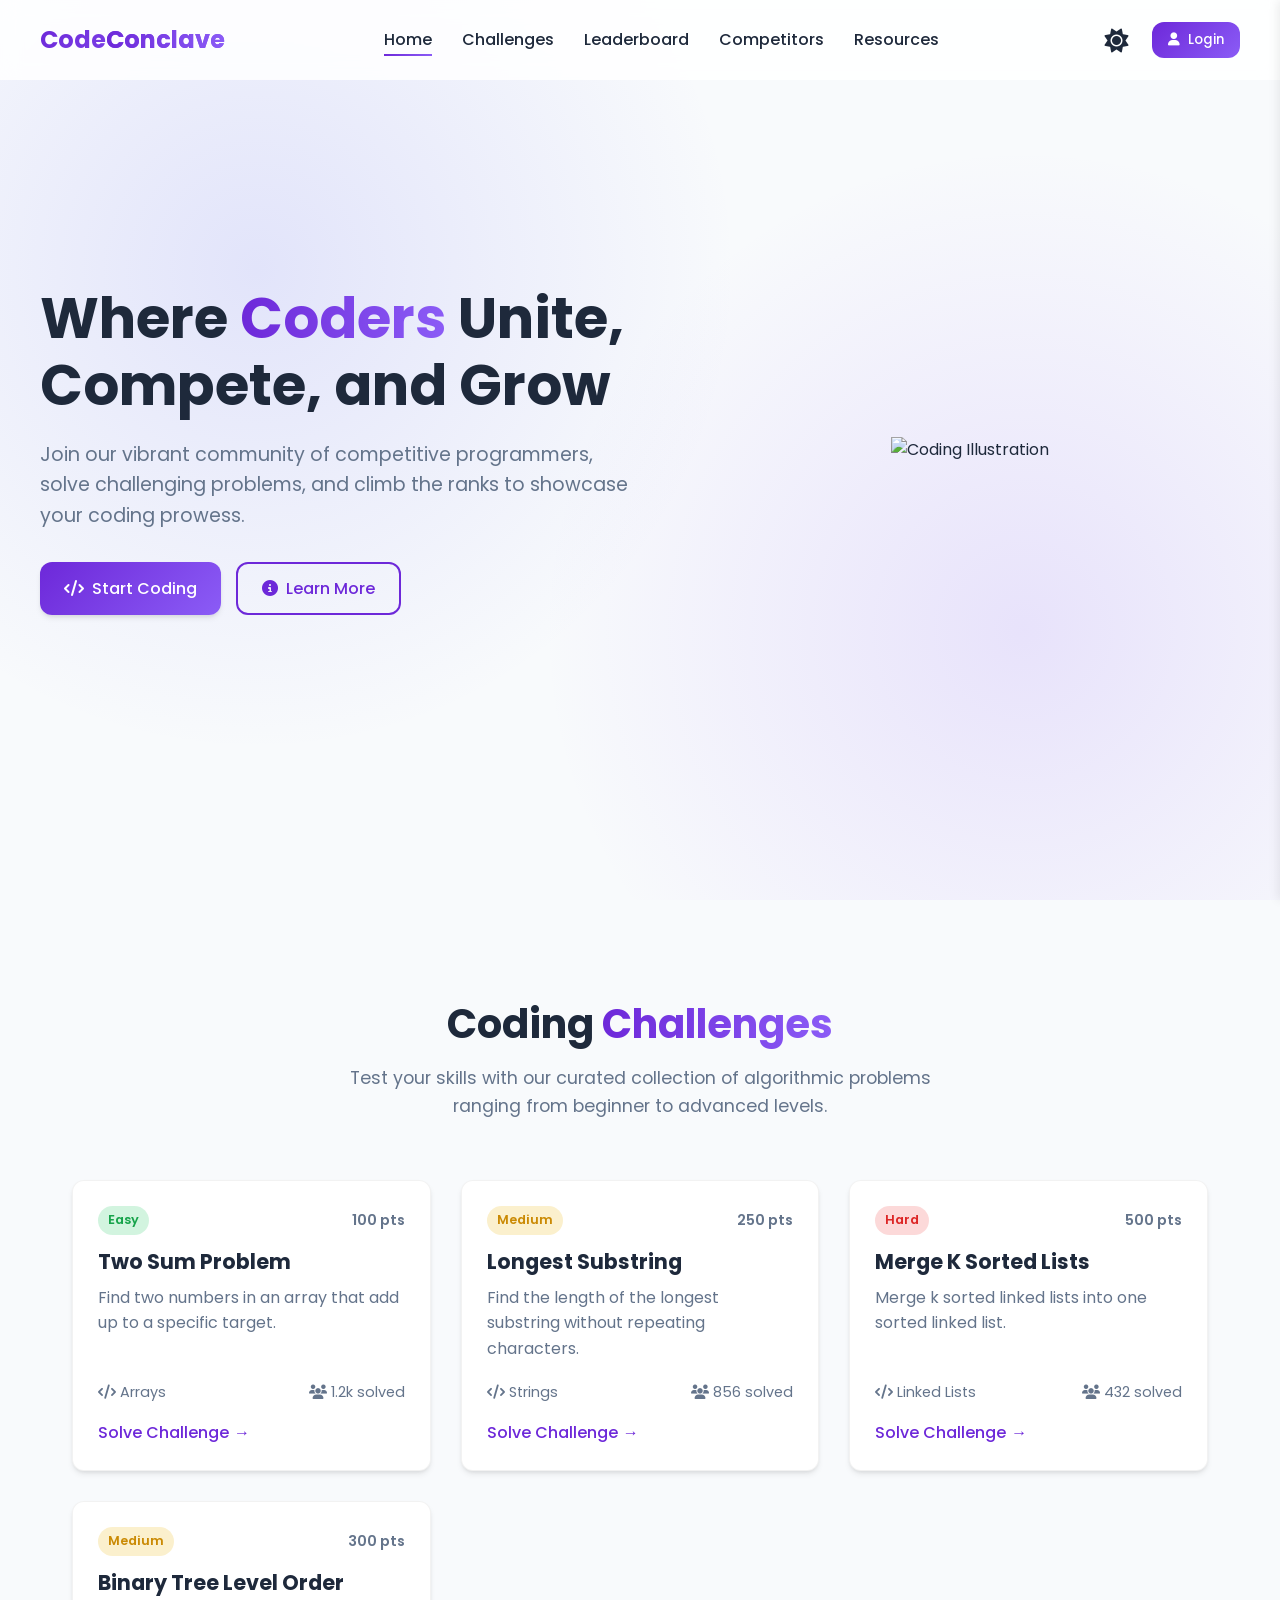
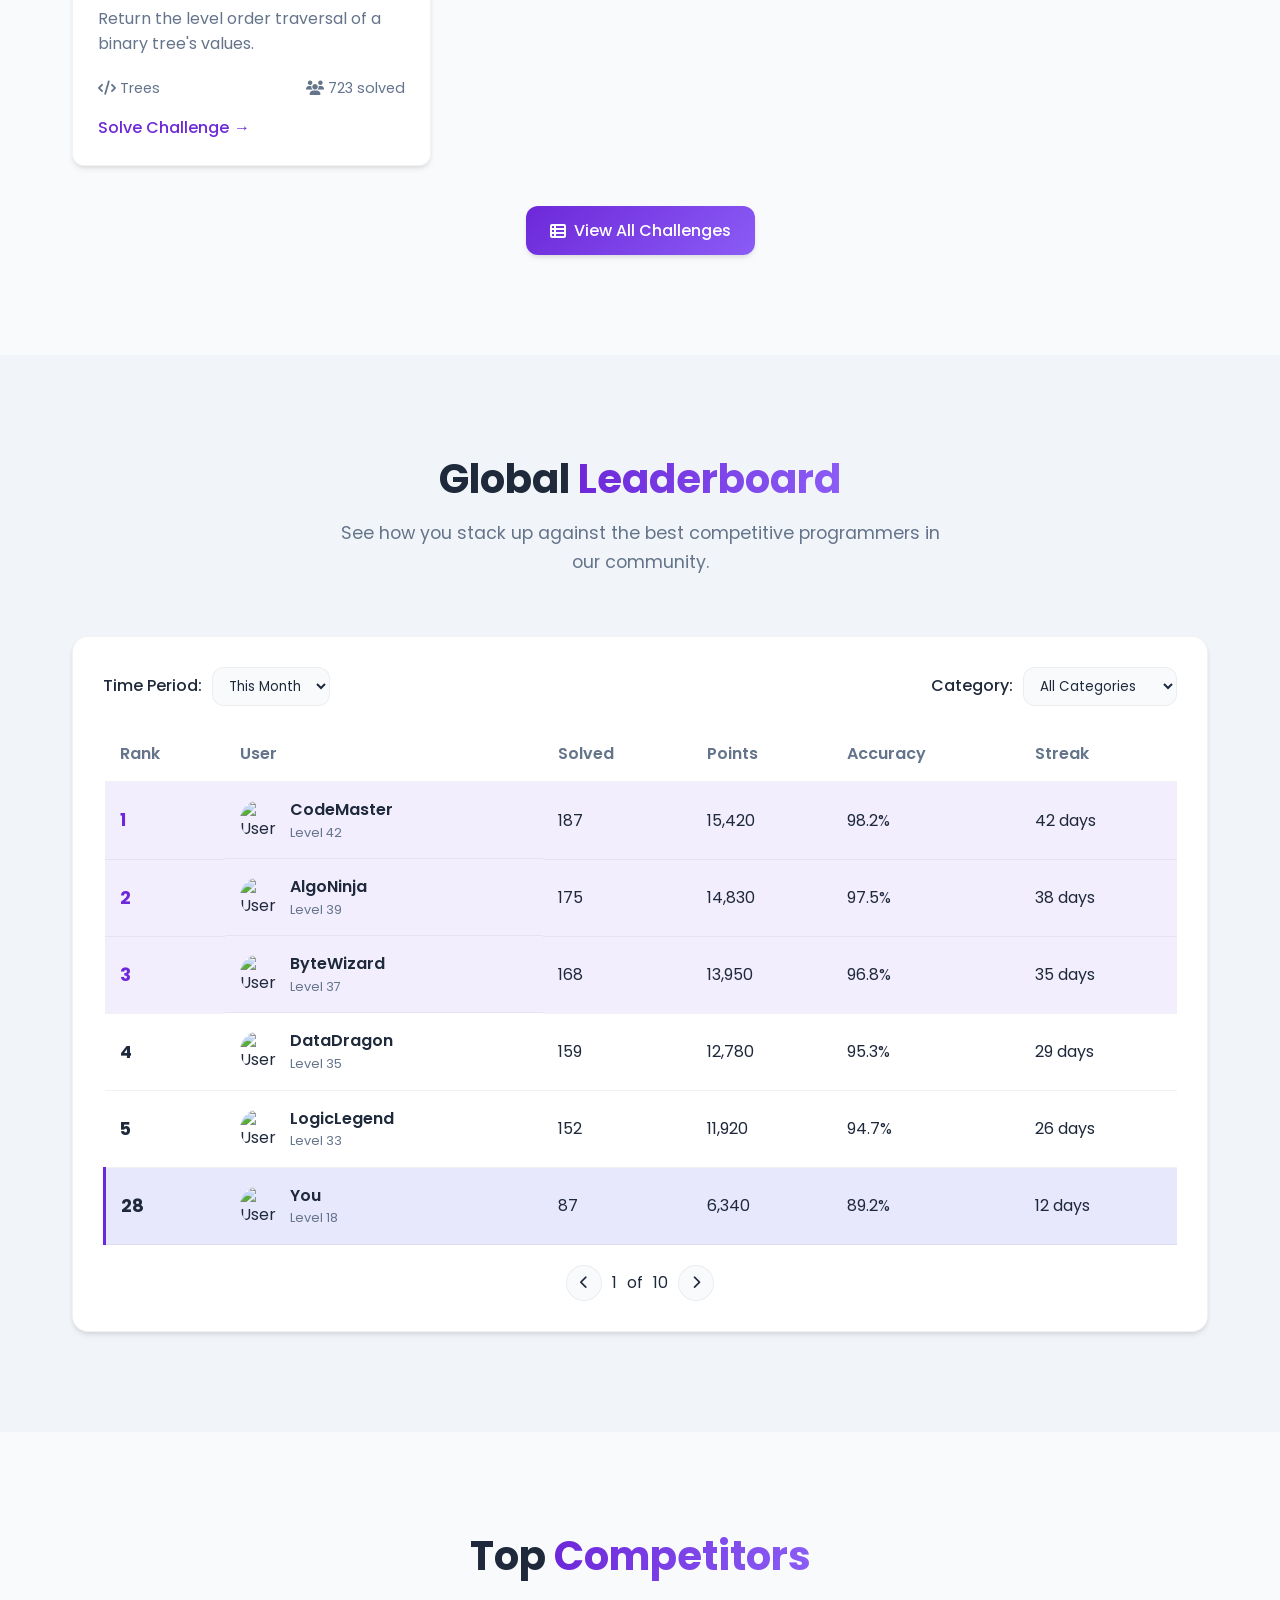
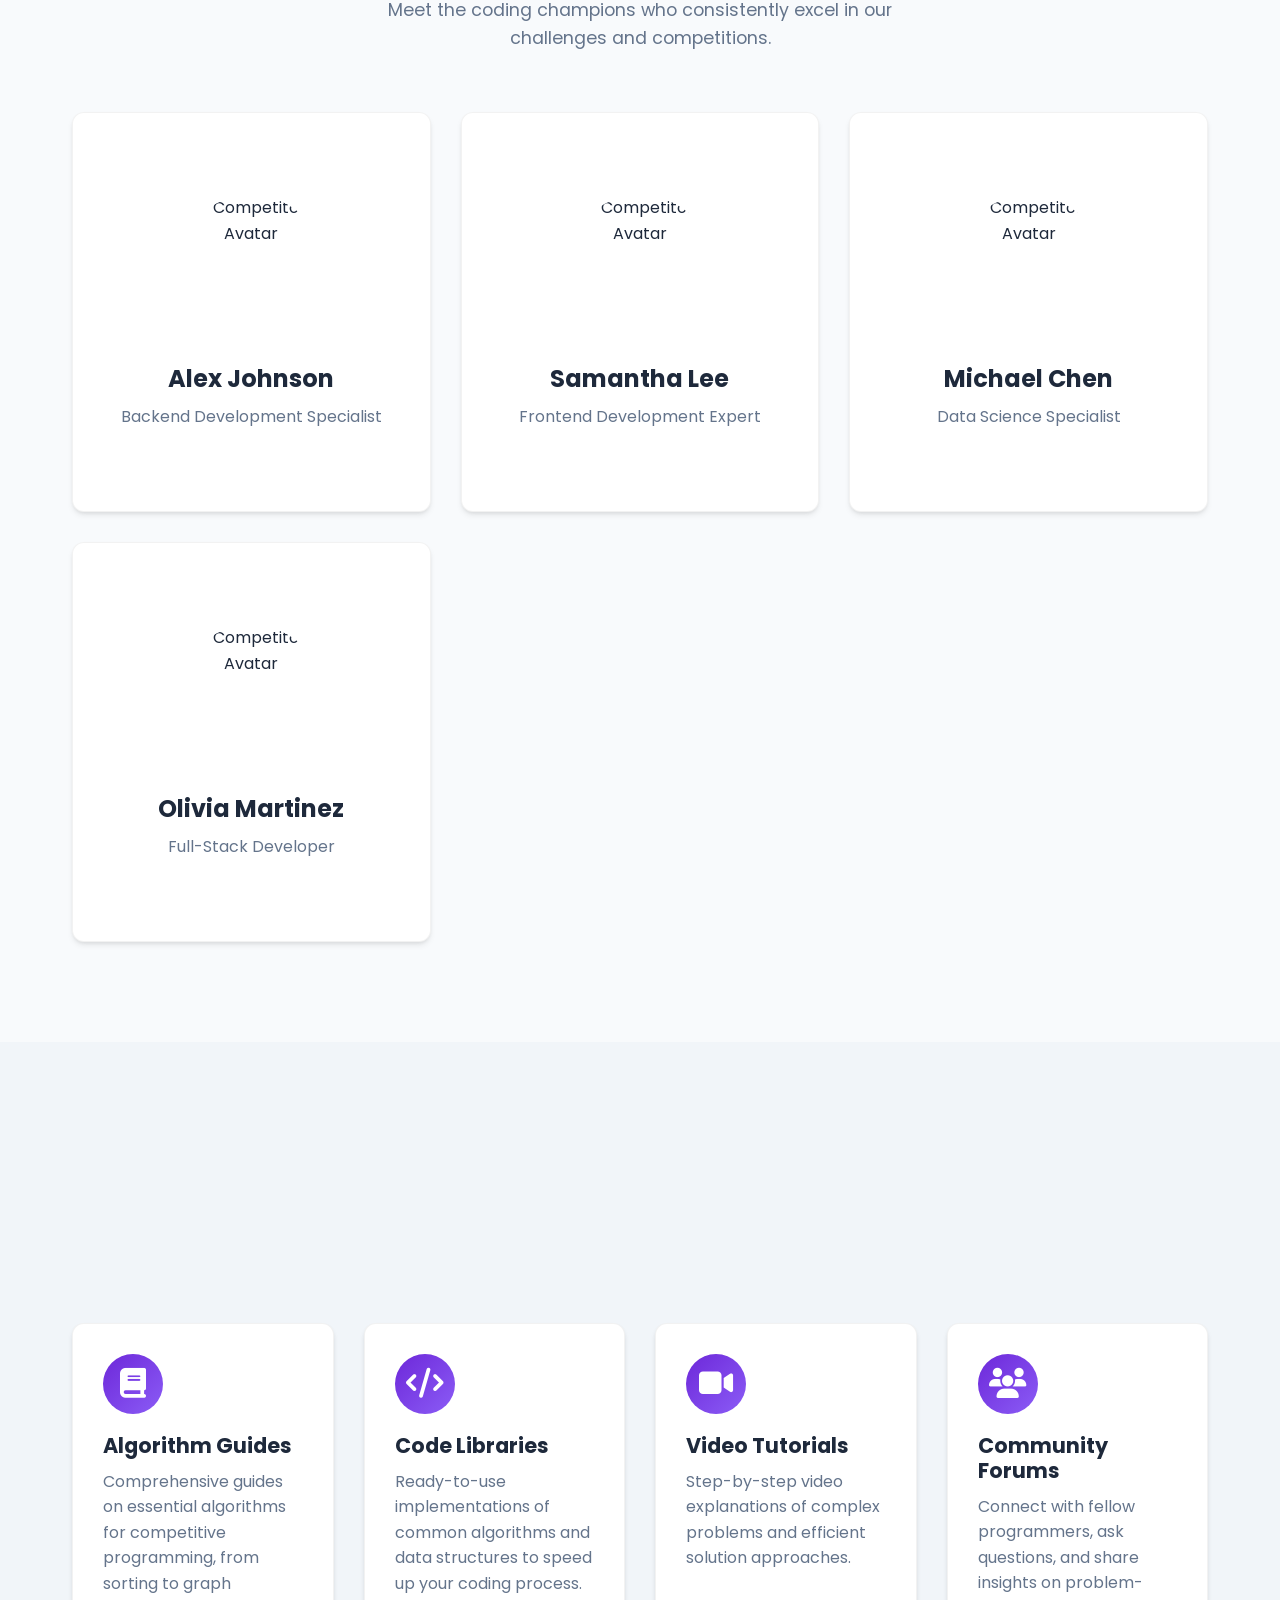
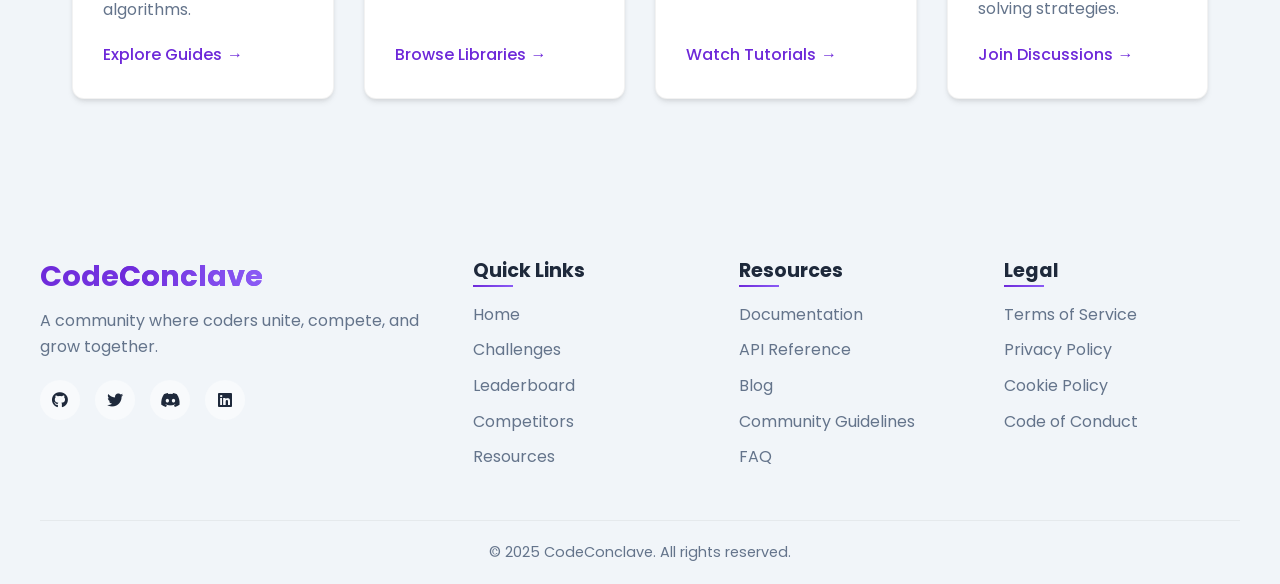
==== index.html @ e158a2d6 "Add files via upload" ====
<!DOCTYPE html>
<html lang="en">
<head>
    <meta charset="UTF-8">
    <meta name="viewport" content="width=device-width, initial-scale=1.0">
    <title>CodeConclave - Competitive Programming Community</title>
    <link rel="stylesheet" href="styles.css">
    <link rel="stylesheet" href="https://cdnjs.cloudflare.com/ajax/libs/font-awesome/6.4.0/css/all.min.css">
    <link href="https://fonts.googleapis.com/css2?family=Poppins:wght@300;400;500;600;700&display=swap" rel="stylesheet">
</head>
<body>
    <!-- Parallax Container -->
    <div class="parallax-container">
        <div class="parallax-bg" id="parallax-bg"></div>
        
        <!-- Header -->
        <header id="header">
            <div class="logo">
                <h1>Code<span class="gradient-text">Conclave</span></h1>
            </div>
            <nav>
                <ul>
                    <li><a href="#home" class="active">Home</a></li>
                    <li><a href="#challenges">Challenges</a></li>
                    <li><a href="#leaderboard">Leaderboard</a></li>
                    <li><a href="#competitors">Competitors</a></li>
                    <li><a href="#resources">Resources</a></li>
                </ul>
            </nav>
            <div class="header-actions">
                <button id="theme-toggle" class="theme-toggle">
                    <i class="fas fa-sun sun-icon"></i>
                    <i class="fas fa-moon moon-icon"></i>
                </button>
                <button id="login-btn" class="login-btn">
                    <i class="fas fa-user"></i>
                    Login
                </button>
            </div>
            <button id="mobile-menu-btn" class="mobile-menu-btn">
                <i class="fas fa-bars"></i>
            </button>
        </header>
        
        <!-- Mobile Menu -->
        <div class="mobile-menu" id="mobile-menu">
            <button id="mobile-menu-close" class="mobile-menu-close">
                <i class="fas fa-times"></i>
            </button>
            <ul>
                <li><a href="#home">Home</a></li>
                <li><a href="#challenges">Challenges</a></li>
                <li><a href="#leaderboard">Leaderboard</a></li>
                <li><a href="#competitors">Competitors</a></li>
                <li><a href="#resources">Resources</a></li>
            </ul>
            <div class="mobile-actions">
                <button id="mobile-login-btn" class="login-btn">
                    <i class="fas fa-user"></i>
                    Login
                </button>
            </div>
        </div>
        
        <!-- Hero Section -->
        <section id="home" class="hero">
            <div class="hero-content" data-aos="fade-right">
                <h1>Where <span class="gradient-text">Coders</span> Unite, Compete, and Grow</h1>
                <p>Join our vibrant community of competitive programmers, solve challenging problems, and climb the ranks to showcase your coding prowess.</p>
                <div class="hero-buttons">
                    <button class="primary-btn">
                        <i class="fas fa-code"></i>
                        Start Coding
                    </button>
                    <button class="secondary-btn">
                        <i class="fas fa-info-circle"></i>
                        Learn More
                    </button>
                </div>
            </div>
            <div class="hero-image" data-aos="fade-left">
                <img src="https://via.placeholder.com/500x400" alt="Coding Illustration">
            </div>
        </section>
    </div>
    
    <!-- Challenges Section -->
    <section id="challenges" class="challenges">
        <div class="container">
            <div class="section-header" data-aos="fade-up">
                <h2>Coding <span class="gradient-text">Challenges</span></h2>
                <p>Test your skills with our curated collection of algorithmic problems ranging from beginner to advanced levels.</p>
            </div>
            
            <div class="challenges-grid">
                <div class="challenge-card" data-aos="fade-up" data-aos-delay="100">
                    <div class="challenge-header">
                        <span class="challenge-difficulty easy">Easy</span>
                        <span class="challenge-points">100 pts</span>
                    </div>
                    <h3>Two Sum Problem</h3>
                    <p>Find two numbers in an array that add up to a specific target.</p>
                    <div class="challenge-meta">
                        <span><i class="fas fa-code"></i> Arrays</span>
                        <span><i class="fas fa-users"></i> 1.2k solved</span>
                    </div>
                    <a href="#" class="challenge-link">Solve Challenge <span>&rarr;</span></a>
                </div>
                
                <div class="challenge-card" data-aos="fade-up" data-aos-delay="200">
                    <div class="challenge-header">
                        <span class="challenge-difficulty medium">Medium</span>
                        <span class="challenge-points">250 pts</span>
                    </div>
                    <h3>Longest Substring</h3>
                    <p>Find the length of the longest substring without repeating characters.</p>
                    <div class="challenge-meta">
                        <span><i class="fas fa-code"></i> Strings</span>
                        <span><i class="fas fa-users"></i> 856 solved</span>
                    </div>
                    <a href="#" class="challenge-link">Solve Challenge <span>&rarr;</span></a>
                </div>
                
                <div class="challenge-card" data-aos="fade-up" data-aos-delay="300">
                    <div class="challenge-header">
                        <span class="challenge-difficulty hard">Hard</span>
                        <span class="challenge-points">500 pts</span>
                    </div>
                    <h3>Merge K Sorted Lists</h3>
                    <p>Merge k sorted linked lists into one sorted linked list.</p>
                    <div class="challenge-meta">
                        <span><i class="fas fa-code"></i> Linked Lists</span>
                        <span><i class="fas fa-users"></i> 432 solved</span>
                    </div>
                    <a href="#" class="challenge-link">Solve Challenge <span>&rarr;</span></a>
                </div>
                
                <div class="challenge-card" data-aos="fade-up" data-aos-delay="400">
                    <div class="challenge-header">
                        <span class="challenge-difficulty medium">Medium</span>
                        <span class="challenge-points">300 pts</span>
                    </div>
                    <h3>Binary Tree Level Order</h3>
                    <p>Return the level order traversal of a binary tree's values.</p>
                    <div class="challenge-meta">
                        <span><i class="fas fa-code"></i> Trees</span>
                        <span><i class="fas fa-users"></i> 723 solved</span>
                    </div>
                    <a href="#" class="challenge-link">Solve Challenge <span>&rarr;</span></a>
                </div>
            </div>
            
            <div class="challenges-footer" data-aos="fade-up">
                <button class="primary-btn">
                    <i class="fas fa-th-list"></i>
                    View All Challenges
                </button>
            </div>
        </div>
    </section>
    
    <!-- Leaderboard Section -->
    <section id="leaderboard" class="leaderboard">
        <div class="container">
            <div class="section-header" data-aos="fade-up">
                <h2>Global <span class="gradient-text">Leaderboard</span></h2>
                <p>See how you stack up against the best competitive programmers in our community.</p>
            </div>
            
            <div class="leaderboard-container" data-aos="fade-up">
                <div class="leaderboard-filters">
                    <div class="filter-group">
                        <label>Time Period:</label>
                        <select id="time-filter">
                            <option value="weekly">This Week</option>
                            <option value="monthly" selected>This Month</option>
                            <option value="alltime">All Time</option>
                        </select>
                    </div>
                    <div class="filter-group">
                        <label>Category:</label>
                        <select id="category-filter">
                            <option value="all" selected>All Categories</option>
                            <option value="algorithms">Algorithms</option>
                            <option value="datastructures">Data Structures</option>
                            <option value="math">Mathematics</option>
                        </select>
                    </div>
                </div>
                
                <div class="leaderboard-table-container">
                    <table class="leaderboard-table">
                        <thead>
                            <tr>
                                <th>Rank</th>
                                <th>User</th>
                                <th>Solved</th>
                                <th>Points</th>
                                <th>Accuracy</th>
                                <th>Streak</th>
                            </tr>
                        </thead>
                        <tbody>
                            <tr class="top-rank">
                                <td class="rank">1</td>
                                <td class="user">
                                    <img src="https://via.placeholder.com/40" alt="User Avatar">
                                    <div>
                                        <span class="username">CodeMaster</span>
                                        <span class="level">Level 42</span>
                                    </div>
                                </td>
                                <td>187</td>
                                <td>15,420</td>
                                <td>98.2%</td>
                                <td>42 days</td>
                            </tr>
                            <tr class="top-rank">
                                <td class="rank">2</td>
                                <td class="user">
                                    <img src="https://via.placeholder.com/40" alt="User Avatar">
                                    <div>
                                        <span class="username">AlgoNinja</span>
                                        <span class="level">Level 39</span>
                                    </div>
                                </td>
                                <td>175</td>
                                <td>14,830</td>
                                <td>97.5%</td>
                                <td>38 days</td>
                            </tr>
                            <tr class="top-rank">
                                <td class="rank">3</td>
                                <td class="user">
                                    <img src="https://via.placeholder.com/40" alt="User Avatar">
                                    <div>
                                        <span class="username">ByteWizard</span>
                                        <span class="level">Level 37</span>
                                    </div>
                                </td>
                                <td>168</td>
                                <td>13,950</td>
                                <td>96.8%</td>
                                <td>35 days</td>
                            </tr>
                            <tr>
                                <td class="rank">4</td>
                                <td class="user">
                                    <img src="https://via.placeholder.com/40" alt="User Avatar">
                                    <div>
                                        <span class="username">DataDragon</span>
                                        <span class="level">Level 35</span>
                                    </div>
                                </td>
                                <td>159</td>
                                <td>12,780</td>
                                <td>95.3%</td>
                                <td>29 days</td>
                            </tr>
                            <tr>
                                <td class="rank">5</td>
                                <td class="user">
                                    <img src="https://via.placeholder.com/40" alt="User Avatar">
                                    <div>
                                        <span class="username">LogicLegend</span>
                                        <span class="level">Level 33</span>
                                    </div>
                                </td>
                                <td>152</td>
                                <td>11,920</td>
                                <td>94.7%</td>
                                <td>26 days</td>
                            </tr>
                            <tr class="current-user">
                                <td class="rank">28</td>
                                <td class="user">
                                    <img src="https://via.placeholder.com/40" alt="User Avatar">
                                    <div>
                                        <span class="username">You</span>
                                        <span class="level">Level 18</span>
                                    </div>
                                </td>
                                <td>87</td>
                                <td>6,340</td>
                                <td>89.2%</td>
                                <td>12 days</td>
                            </tr>
                        </tbody>
                    </table>
                </div>
                
                <div class="leaderboard-pagination">
                    <button class="pagination-btn"><i class="fas fa-chevron-left"></i></button>
                    <span class="pagination-current">1</span>
                    <span>of</span>
                    <span class="pagination-total">10</span>
                    <button class="pagination-btn"><i class="fas fa-chevron-right"></i></button>
                </div>
            </div>
        </div>
    </section>
    
    <!-- Competitors Section -->
    <section id="competitors" class="competitors">
        <div class="container">
            <div class="section-header" data-aos="fade-up">
                <h2>Top <span class="gradient-text">Competitors</span></h2>
                <p>Meet the coding champions who consistently excel in our challenges and competitions.</p>
            </div>
            
            <div class="competitors-grid">
                <div class="flip-card" data-aos="flip-left">
                    <div class="flip-card-inner">
                        <div class="flip-card-front">
                            <img src="https://via.placeholder.com/150" alt="Competitor Avatar">
                            <h3>Alex Johnson</h3>
                            <p>Backend Development Specialist</p>
                        </div>
                        <div class="flip-card-back">
                            <h3>Alex Johnson</h3>
                            <div class="stats">
                                <div class="stat">
                                    <span>Problem Solving</span>
                                    <div class="progress-bar">
                                        <div class="progress" style="width: 95%"></div>
                                    </div>
                                </div>
                                <div class="stat">
                                    <span>Algorithm Efficiency</span>
                                    <div class="progress-bar">
                                        <div class="progress" style="width: 92%"></div>
                                    </div>
                                </div>
                                <div class="stat">
                                    <span>Data Structures</span>
                                    <div class="progress-bar">
                                        <div class="progress" style="width: 88%"></div>
                                    </div>
                                </div>
                            </div>
                            <p>Won 15 coding competitions<br>187 challenges completed<br>42-day streak</p>
                        </div>
                    </div>
                </div>
                
                <div class="flip-card" data-aos="flip-left" data-aos-delay="100">
                    <div class="flip-card-inner">
                        <div class="flip-card-front">
                            <img src="https://via.placeholder.com/150" alt="Competitor Avatar">
                            <h3>Samantha Lee</h3>
                            <p>Frontend Development Expert</p>
                        </div>
                        <div class="flip-card-back">
                            <h3>Samantha Lee</h3>
                            <div class="stats">
                                <div class="stat">
                                    <span>Problem Solving</span>
                                    <div class="progress-bar">
                                        <div class="progress" style="width: 90%"></div>
                                    </div>
                                </div>
                                <div class="stat">
                                    <span>Algorithm Efficiency</span>
                                    <div class="progress-bar">
                                        <div class="progress" style="width: 85%"></div>
                                    </div>
                                </div>
                                <div class="stat">
                                    <span>Data Structures</span>
                                    <div class="progress-bar">
                                        <div class="progress" style="width: 93%"></div>
                                    </div>
                                </div>
                            </div>
                            <p>Created 30+ web applications<br>175 challenges completed<br>38-day streak</p>
                        </div>
                    </div>
                </div>
                
                <div class="flip-card" data-aos="flip-left" data-aos-delay="200">
                    <div class="flip-card-inner">
                        <div class="flip-card-front">
                            <img src="https://via.placeholder.com/150" alt="Competitor Avatar">
                            <h3>Michael Chen</h3>
                            <p>Data Science Specialist</p>
                        </div>
                        <div class="flip-card-back">
                            <h3>Michael Chen</h3>
                            <div class="stats">
                                <div class="stat">
                                    <span>Problem Solving</span>
                                    <div class="progress-bar">
                                        <div class="progress" style="width: 88%"></div>
                                    </div>
                                </div>
                                <div class="stat">
                                    <span>Algorithm Efficiency</span>
                                    <div class="progress-bar">
                                        <div class="progress" style="width: 94%"></div>
                                    </div>
                                </div>
                                <div class="stat">
                                    <span>Data Structures</span>
                                    <div class="progress-bar">
                                        <div class="progress" style="width: 91%"></div>
                                    </div>
                                </div>
                            </div>
                            <p>Published 5 research papers<br>168 challenges completed<br>35-day streak</p>
                        </div>
                    </div>
                </div>
                
                <div class="flip-card" data-aos="flip-left" data-aos-delay="300">
                    <div class="flip-card-inner">
                        <div class="flip-card-front">
                            <img src="https://via.placeholder.com/150" alt="Competitor Avatar">
                            <h3>Olivia Martinez</h3>
                            <p>Full-Stack Developer</p>
                        </div>
                        <div class="flip-card-back">
                            <h3>Olivia Martinez</h3>
                            <div class="stats">
                                <div class="stat">
                                    <span>Problem Solving</span>
                                    <div class="progress-bar">
                                        <div class="progress" style="width: 89%"></div>
                                    </div>
                                </div>
                                <div class="stat">
                                    <span>Algorithm Efficiency</span>
                                    <div class="progress-bar">
                                        <div class="progress" style="width: 87%"></div>
                                    </div>
                                </div>
                                <div class="stat">
                                    <span>Data Structures</span>
                                    <div class="progress-bar">
                                        <div class="progress" style="width: 90%"></div>
                                    </div>
                                </div>
                            </div>
                            <p>Contributed to 15+ open source projects<br>159 challenges completed<br>29-day streak</p>
                        </div>
                    </div>
                </div>
            </div>
        </div>
    </section>
    
    <!-- Resources Section -->
    <section id="resources" class="resources">
        <div class="container">
            <div class="section-header" data-aos="fade-up">
                <h2>Coding <span class="gradient-text">Resources</span></h2>
                <p>Explore our curated collection of learning materials, libraries, and tools to enhance your competitive programming skills.</p>
            </div>
            
            <div class="resources-grid">
                <div class="resource-card" data-aos="fade-up" data-aos-delay="100">
                    <div class="resource-icon">
                        <span><i class="fas fa-book"></i></span>
                    </div>
                    <h3>Algorithm Guides</h3>
                    <p>Comprehensive guides on essential algorithms for competitive programming, from sorting to graph algorithms.</p>
                    <a href="#" class="resource-link">Explore Guides <span>&rarr;</span></a>
                </div>
                
                <div class="resource-card" data-aos="fade-up" data-aos-delay="200">
                    <div class="resource-icon">
                        <span><i class="fas fa-code"></i></span>
                    </div>
                    <h3>Code Libraries</h3>
                    <p>Ready-to-use implementations of common algorithms and data structures to speed up your coding process.</p>
                    <a href="#" class="resource-link">Browse Libraries <span>&rarr;</span></a>
                </div>
                
                <div class="resource-card" data-aos="fade-up" data-aos-delay="300">
                    <div class="resource-icon">
                        <span><i class="fas fa-video"></i></span>
                    </div>
                    <h3>Video Tutorials</h3>
                    <p>Step-by-step video explanations of complex problems and efficient solution approaches.</p>
                    <a href="#" class="resource-link">Watch Tutorials <span>&rarr;</span></a>
                </div>
                
                <div class="resource-card" data-aos="fade-up" data-aos-delay="400">
                    <div class="resource-icon">
                        <span><i class="fas fa-users"></i></span>
                    </div>
                    <h3>Community Forums</h3>
                    <p>Connect with fellow programmers, ask questions, and share insights on problem-solving strategies.</p>
                    <a href="#" class="resource-link">Join Discussions <span>&rarr;</span></a>
                </div>
            </div>
        </div>
    </section>
    
    <!-- Footer -->
    <footer>
        <div class="footer-content">
            <div class="footer-logo">
                <h2>Code<span class="gradient-text">Conclave</span></h2>
                <p>A community where coders unite, compete, and grow together.</p>
                <div class="social-links">
                    <a href="#"><i class="fab fa-github"></i></a>
                    <a href="#"><i class="fab fa-twitter"></i></a>
                    <a href="#"><i class="fab fa-discord"></i></a>
                    <a href="#"><i class="fab fa-linkedin"></i></a>
                </div>
            </div>
            <div class="footer-links">
                <div class="footer-section">
                    <h3>Quick Links</h3>
                    <ul>
                        <li><a href="#home">Home</a></li>
                        <li><a href="#challenges">Challenges</a></li>
                        <li><a href="#leaderboard">Leaderboard</a></li>
                        <li><a href="#competitors">Competitors</a></li>
                        <li><a href="#resources">Resources</a></li>
                    </ul>
                </div>
                <div class="footer-section">
                    <h3>Resources</h3>
                    <ul>
                        <li><a href="#">Documentation</a></li>
                        <li><a href="#">API Reference</a></li>
                        <li><a href="#">Blog</a></li>
                        <li><a href="#">Community Guidelines</a></li>
                        <li><a href="#">FAQ</a></li>
                    </ul>
                </div>
                <div class="footer-section">
                    <h3>Legal</h3>
                    <ul>
                        <li><a href="#">Terms of Service</a></li>
                        <li><a href="#">Privacy Policy</a></li>
                        <li><a href="#">Cookie Policy</a></li>
                        <li><a href="#">Code of Conduct</a></li>
                    </ul>
                </div>
            </div>
        </div>
        <div class="footer-bottom">
            <p>&copy; 2025 CodeConclave. All rights reserved.</p>
        </div>
    </footer>
    
    <!-- Auth Modal -->
    <div class="modal" id="authModal">
        <div class="modal-content">
            <button id="modal-close" class="modal-close">
                <i class="fas fa-times"></i>
            </button>
            <div class="auth-tabs">
                <button class="auth-tab active" data-tab="login">Login</button>
                <button class="auth-tab" data-tab="register">Register</button>
            </div>
            <form id="loginForm" class="auth-form active">
                <div class="form-group">
                    <label for="login-email">Email</label>
                    <input type="email" id="login-email" required>
                </div>
                <div class="form-group">
                    <label for="login-password">Password</label>
                    <input type="password" id="login-password" required>
                </div>
                <div class="remember-me">
                    <input type="checkbox" id="remember">
                    <label for="remember">Remember me</label>
                </div>
                <button type="submit" class="primary-btn">Login</button>
                <div class="form-footer">
                    <a href="#">Forgot password?</a>
                </div>
            </form>
            <form id="registerForm" class="auth-form">
                <div class="form-group">
                    <label for="register-name">Full Name</label>
                    <input type="text" id="register-name" required>
                </div>
                <div class="form-group">
                    <label for="register-email">Email</label>
                    <input type="email" id="register-email" required>
                </div>
                <div class="form-group">
                    <label for="register-password">Password</label>
                    <input type="password" id="register-password" required>
                </div>
                <div class="form-group">
                    <label for="register-confirm">Confirm Password</label>
                    <input type="password" id="register-confirm" required>
                </div>
                <div class="terms">
                    <input type="checkbox" id="terms" required>
                    <label for="terms">I agree to the <a href="#">Terms of Service</a> and <a href="#">Privacy Policy</a></label>
                </div>
                <button type="submit" class="primary-btn">Register</button>
            </form>
        </div>
    </div>
    
    <script src="script.js"></script>
</body>
</html>
---- styles.css ----
/* Enhanced Base Styles and Variables */
:root {
    /* Light Theme Colors */
    --primary-color: #6d28d9;
    --secondary-color: #8b5cf6;
    --accent-color: #a78bfa;
    --text-color: #1e293b;
    --text-color-light: #64748b;
    --bg-color: #f8fafc;
    --bg-color-alt: #f1f5f9;
    --card-bg: #ffffff;
    --card-border: rgba(0, 0, 0, 0.05);
    --shadow-color: rgba(0, 0, 0, 0.08);
    --glass-bg: rgba(255, 255, 255, 0.85);
    
    /* Dark Theme Colors */
    --dark-primary: #8b5cf6;
    --dark-secondary: #a78bfa;
    --dark-accent: #c4b5fd;
    --dark-text: #f8fafc;
    --dark-text-light: #cbd5e1;
    --dark-bg: #0f172a;
    --dark-bg-alt: #1e293b;
    --dark-card-bg: #1e293b;
    --dark-card-border: rgba(255, 255, 255, 0.08);
    --dark-shadow-color: rgba(0, 0, 0, 0.3);
    --dark-glass-bg: rgba(30, 41, 59, 0.85);
    
    /* Common Variables */
    --border-radius: 12px;
    --border-radius-lg: 16px;
    --transition: all 0.4s cubic-bezier(0.16, 1, 0.3, 1);
    --gradient-primary: linear-gradient(135deg, #6d28d9, #8b5cf6);
    --gradient-secondary: linear-gradient(135deg, #7c3aed, #6d28d9);
    --gradient-accent: linear-gradient(135deg, #8b5cf6, #a78bfa);
    --text-gradient: linear-gradient(90deg, #6d28d9, #8b5cf6);
    --shadow-sm: 0 1px 2px 0 var(--shadow-color);
    --shadow-md: 0 4px 6px -1px var(--shadow-color), 0 2px 4px -1px var(--shadow-color);
    --shadow-lg: 0 10px 15px -3px var(--shadow-color), 0 4px 6px -2px var(--shadow-color);
    --shadow-xl: 0 20px 25px -5px var(--shadow-color), 0 10px 10px -5px var(--shadow-color);
}

[data-theme="dark"] {
    --primary-color: var(--dark-primary);
    --secondary-color: var(--dark-secondary);
    --accent-color: var(--dark-accent);
    --text-color: var(--dark-text);
    --text-color-light: var(--dark-text-light);
    --bg-color: var(--dark-bg);
    --bg-color-alt: var(--dark-bg-alt);
    --card-bg: var(--dark-card-bg);
    --card-border: var(--dark-card-border);
    --shadow-color: var(--dark-shadow-color);
    --glass-bg: var(--dark-glass-bg);
}

/* Global Styles */
* {
    margin: 0;
    padding: 0;
    box-sizing: border-box;
}

html {
    scroll-behavior: smooth;
    scroll-padding-top: 80px;
}

body {
    font-family: 'Poppins', sans-serif;
    color: var(--text-color);
    background-color: var(--bg-color);
    line-height: 1.6;
    transition: var(--transition);
    overflow-x: hidden;
}

h1, h2, h3, h4, h5, h6 {
    font-weight: 700;
    line-height: 1.2;
    margin-bottom: 1rem;
}

a {
    text-decoration: none;
    color: var(--primary-color);
    transition: var(--transition);
}

a:hover {
    color: var(--secondary-color);
}

button {
    cursor: pointer;
    font-family: 'Poppins', sans-serif;
    border: none;
    background: none;
}

img {
    max-width: 100%;
    height: auto;
    display: block;
}

section {
    padding: 100px 0;
}

.container {
    max-width: 1280px;
    margin: 0 auto;
    padding: 0 32px;
}

/* Utility Classes */
.gradient-text {
    background: var(--text-gradient);
    -webkit-background-clip: text;
    background-clip: text;
    color: transparent;
}

.section-header {
    text-align: center;
    margin-bottom: 60px;
}

.section-header h2 {
    font-size: 2.5rem;
    margin-bottom: 1rem;
}

.section-header p {
    font-size: 1.1rem;
    color: var(--text-color-light);
    max-width: 600px;
    margin: 0 auto;
}

/* Buttons */
.primary-btn, .secondary-btn {
    display: inline-flex;
    align-items: center;
    justify-content: center;
    padding: 12px 24px;
    border-radius: var(--border-radius);
    font-weight: 500;
    font-size: 1rem;
    transition: var(--transition);
    border: none;
    gap: 8px;
}

.primary-btn {
    background: var(--gradient-primary);
    color: white;
    box-shadow: var(--shadow-md);
}

.primary-btn:hover {
    transform: translateY(-2px);
    box-shadow: var(--shadow-lg);
}

.secondary-btn {
    background: transparent;
    color: var(--primary-color);
    border: 2px solid var(--primary-color);
}

.secondary-btn:hover {
    background: rgba(99, 102, 241, 0.1);
    transform: translateY(-2px);
}

/* Enhanced Parallax Container and Background */
.parallax-container {
    position: relative;
    height: 100vh;
    overflow: hidden;
}

.parallax-bg {
    position: absolute;
    top: 0;
    left: 0;
    width: 100%;
    height: 100%;
    background: var(--bg-color);
    background-image: 
        radial-gradient(circle at 20% 30%, rgba(99, 102, 241, 0.15) 0%, transparent 40%),
        radial-gradient(circle at 80% 70%, rgba(139, 92, 246, 0.15) 0%, transparent 40%);
    z-index: -1;
    transition: var(--transition);
    transform: translate3d(0, 0, 0);
    will-change: transform;
}

/* Header */
header {
    display: flex;
    justify-content: space-between;
    align-items: center;
    padding: 20px 40px;
    position: fixed;
    top: 0;
    left: 0;
    width: 100%;
    z-index: 1000;
    transition: var(--transition);
    background: var(--glass-bg);
    backdrop-filter: blur(10px);
    -webkit-backdrop-filter: blur(10px);
}

header.scrolled {
    background: var(--glass-bg);
    box-shadow: var(--shadow-sm);
}

.logo h1 {
    font-size: 1.5rem;
    margin: 0;
    background: var(--gradient-primary);
    -webkit-background-clip: text;
    background-clip: text;
    color: transparent;
}

nav ul {
    display: flex;
    list-style: none;
    gap: 30px;
}

nav ul li a {
    color: var(--text-color);
    font-weight: 500;
    position: relative;
}

nav ul li a::after {
    content: '';
    position: absolute;
    bottom: -5px;
    left: 0;
    width: 0;
    height: 2px;
    background: var(--gradient-primary);
    transition: var(--transition);
}

nav ul li a:hover::after,
nav ul li a.active::after {
    width: 100%;
}

.header-actions {
    display: flex;
    align-items: center;
    gap: 15px;
}

.theme-toggle {
    background: transparent;
    border: none;
    color: var(--text-color);
    display: flex;
    align-items: center;
    justify-content: center;
    font-size: 1.5rem;
    cursor: pointer;
    position: relative;
    width: 40px;
    height: 40px;
    border-radius: 50%;
    transition: var(--transition);
}

.theme-toggle:hover {
    background: rgba(0, 0, 0, 0.1);
}

.sun-icon, .moon-icon {
    position: absolute;
    transition: var(--transition);
}

[data-theme="light"] .sun-icon {
    opacity: 1;
    transform: rotate(0);
}

[data-theme="light"] .moon-icon {
    opacity: 0;
    transform: rotate(90deg);
}

[data-theme="dark"] .sun-icon {
    opacity: 0;
    transform: rotate(-90deg);
}

[data-theme="dark"] .moon-icon {
    opacity: 1;
    transform: rotate(0);
}

.login-btn {
    display: flex;
    align-items: center;
    gap: 8px;
    padding: 8px 16px;
    background: var(--gradient-primary);
    color: white;
    border: none;
    border-radius: var(--border-radius);
    font-weight: 500;
    transition: var(--transition);
}

.login-btn:hover {
    transform: translateY(-2px);
    box-shadow: var(--shadow-md);
}

.mobile-menu-btn {
    display: none;
    background: transparent;
    border: none;
    color: var(--text-color);
    font-size: 1.5rem;
    cursor: pointer;
}

/* Mobile Menu */
.mobile-menu {
    position: fixed;
    top: 0;
    right: -300px;
    width: 300px;
    height: 100vh;
    background: var(--bg-color);
    z-index: 1001;
    padding: 60px 20px 20px;
    transition: var(--transition);
    box-shadow: -2px 0 10px var(--shadow-color);
}

.mobile-menu.active {
    right: 0;
}

.mobile-menu-close {
    position: absolute;
    top: 20px;
    right: 20px;
    background: transparent;
    border: none;
    color: var(--text-color);
    font-size: 1.5rem;
    cursor: pointer;
}

.mobile-menu ul {
    list-style: none;
    margin-top: 20px;
}

.mobile-menu ul li {
    margin-bottom: 15px;
}

.mobile-menu ul li a {
    color: var(--text-color);
    font-size: 1.1rem;
    font-weight: 500;
    display: block;
    padding: 10px 0;
    border-bottom: 1px solid var(--card-border);
}

.mobile-actions {
    margin-top: 30px;
}

/* Hero Section */
.hero {
    height: 100vh;
    display: flex;
    align-items: center;
    justify-content: space-between;
    padding: 0 40px;
}

.hero-content {
    max-width: 600px;
}

.hero-content h1 {
    font-size: 3.5rem;
    margin-bottom: 20px;
    line-height: 1.2;
}

.hero-content p {
    font-size: 1.2rem;
    color: var(--text-color-light);
    margin-bottom: 30px;
}

.hero-buttons {
    display: flex;
    gap: 15px;
}

.hero-image {
    flex: 0 0 45%;
    display: flex;
    justify-content: center;
    align-items: center;
}

.hero-image img {
    max-width: 100%;
    animation: float 6s ease-in-out infinite;
}

@keyframes float {
    0%, 100% {
        transform: translateY(0);
    }
    50% {
        transform: translateY(-20px);
    }
}

/* Challenges Section */
.challenges {
    padding: 100px 40px;
}

.challenges-grid {
    display: grid;
    grid-template-columns: repeat(auto-fit, minmax(280px, 1fr));
    gap: 30px;
    max-width: 1200px;
    margin: 0 auto;
}

.challenge-card {
    background: var(--card-bg);
    border-radius: var(--border-radius);
    padding: 25px;
    box-shadow: var(--shadow-md);
    transition: var(--transition);
    border: 1px solid var(--card-border);
    display: flex;
    flex-direction: column;
}

.challenge-card:hover {
    transform: translateY(-5px);
    box-shadow: var(--shadow-lg);
}

.challenge-header {
    display: flex;
    justify-content: space-between;
    align-items: center;
    margin-bottom: 15px;
}

.challenge-difficulty {
    padding: 4px 10px;
    border-radius: 20px;
    font-size: 0.8rem;
    font-weight: 600;
}

.challenge-difficulty.easy {
    background-color: rgba(34, 197, 94, 0.2);
    color: #16a34a;
}

.challenge-difficulty.medium {
    background-color: rgba(234, 179, 8, 0.2);
    color: #ca8a04;
}

.challenge-difficulty.hard {
    background-color: rgba(239, 68, 68, 0.2);
    color: #dc2626;
}

.challenge-points {
    font-size: 0.9rem;
    font-weight: 600;
    color: var(--text-color-light);
}

.challenge-card h3 {
    font-size: 1.3rem;
    margin-bottom: 10px;
}

.challenge-card p {
    color: var(--text-color-light);
    margin-bottom: 20px;
    flex-grow: 1;
}

.challenge-meta {
    display: flex;
    justify-content: space-between;
    margin-bottom: 15px;
    font-size: 0.9rem;
    color: var(--text-color-light);
}

.challenge-link {
    display: flex;
    align-items: center;
    gap: 5px;
    font-weight: 500;
    margin-top: auto;
}

.challenge-link span {
    transition: var(--transition);
}

.challenge-link:hover span {
    transform: translateX(5px);
}

.challenges-footer {
    display: flex;
    justify-content: center;
    margin-top: 40px;
}

/* Leaderboard Section */
.leaderboard {
    background-color: var(--bg-color-alt);
    padding: 100px 40px;
}

.leaderboard-container {
    background: var(--card-bg);
    border-radius: var(--border-radius-lg);
    padding: 30px;
    box-shadow: var(--shadow-md);
    max-width: 1200px;
    margin: 0 auto;
    border: 1px solid var(--card-border);
}

.leaderboard-filters {
    display: flex;
    justify-content: space-between;
    margin-bottom: 20px;
    flex-wrap: wrap;
    gap: 15px;
}

.filter-group {
    display: flex;
    align-items: center;
    gap: 10px;
}

.filter-group label {
    font-weight: 500;
}

.filter-group select {
    padding: 8px 12px;
    border-radius: var(--border-radius);
    border: 1px solid var(--card-border);
    background-color: var(--bg-color);
    color: var(--text-color);
    font-family: 'Poppins', sans-serif;
}

.leaderboard-table-container {
    overflow-x: auto;
    margin-bottom: 20px;
}

.leaderboard-table {
    width: 100%;
    border-collapse: collapse;
    text-align: left;
}

.leaderboard-table th {
    padding: 15px;
    font-weight: 600;
    color: var(--text-color-light);
    border-bottom: 1px solid var(--card-border);
}

.leaderboard-table td {
    padding: 15px;
    border-bottom: 1px solid var(--card-border);
}

.leaderboard-table .user {
    display: flex;
    align-items: center;
    gap: 10px;
}

.leaderboard-table .user img {
    width: 40px;
    height: 40px;
    border-radius: 50%;
    object-fit: cover;
}

.leaderboard-table .user div {
    display: flex;
    flex-direction: column;
}

.leaderboard-table .username {
    font-weight: 600;
}

.leaderboard-table .level {
    font-size: 0.8rem;
    color: var(--text-color-light);
}

.leaderboard-table .rank {
    font-weight: 700;
    font-size: 1.1rem;
}

.leaderboard-table .top-rank {
    background-color: rgba(139, 92, 246, 0.1);
}

.leaderboard-table .top-rank .rank {
    color: var(--primary-color);
}

.leaderboard-table .current-user {
    background-color: rgba(99, 102, 241, 0.15);
    border-left: 3px solid var(--primary-color);
}

.leaderboard-pagination {
    display: flex;
    justify-content: center;
    align-items: center;
    gap: 10px;
}

.pagination-btn {
    width: 36px;
    height: 36px;
    border-radius: 50%;
    display: flex;
    align-items: center;
    justify-content: center;
    background-color: var(--bg-color);
    color: var(--text-color);
    border: 1px solid var(--card-border);
    transition: var(--transition);
}

.pagination-btn:hover {
    background-color: var(--primary-color);
    color: white;
}

/* Competitors Section */
.competitors {
    padding: 100px 40px;
}

.competitors-grid {
    display: grid;
    grid-template-columns: repeat(auto-fit, minmax(280px, 1fr));
    gap: 30px;
    max-width: 1200px;
    margin: 0 auto;
}

.flip-card {
    background-color: transparent;
    width: 100%;
    height: 400px;
    perspective: 1000px;
}

.flip-card-inner {
    position: relative;
    width: 100%;
    height: 100%;
    text-align: center;
    transition: transform 0.8s;
    transform-style: preserve-3d;
}

.flip-card:hover .flip-card-inner {
    transform: rotateY(180deg);
}

.flip-card-front, .flip-card-back {
    position: absolute;
    width: 100%;
    height: 100%;
    -webkit-backface-visibility: hidden;
    backface-visibility: hidden;
    border-radius: var(--border-radius);
    box-shadow: var(--shadow-md);
    padding: 30px;
    display: flex;
    flex-direction: column;
    justify-content: center;
    align-items: center;
}

.flip-card-front {
    background: var(--card-bg);
    border: 1px solid var(--card-border);
}

.flip-card-front img {
    width: 150px;
    height: 150px;
    object-fit: cover;
    border-radius: 50%;
    margin-bottom: 20px;
}

.flip-card-front h3 {
    font-size: 1.5rem;
    margin-bottom: 10px;
}

.flip-card-front p {
    color: var(--text-color-light);
}

.flip-card-back {
    background: var(--gradient-primary);
    color: white;
    transform: rotateY(180deg);
}

.flip-card-back h3 {
    font-size: 1.5rem;
    margin-bottom: 20px;
}

.stats {
    width: 100%;
    margin-bottom: 20px;
}

.stat {
    margin-bottom: 15px;
    text-align: left;
}

.stat span {
    display: block;
    margin-bottom: 5px;
    font-weight: 500;
}

.progress-bar {
    width: 100%;
    height: 8px;
    background-color: rgba(255, 255, 255, 0.3);
    border-radius: 4px;
    overflow: hidden;
}

.progress {
    height: 100%;
    background-color: white;
    border-radius: 4px;
}

.flip-card-back p {
    margin-top: 20px;
    line-height: 1.6;
}

/* Resources Section */
.resources {
    background-color: var(--bg-color-alt);
    padding: 100px 40px;
}

.resources-grid {
    display: grid;
    grid-template-columns: repeat(auto-fit, minmax(250px, 1fr));
    gap: 30px;
    max-width: 1200px;
    margin: 0 auto;
}

.resource-card {
    background: var(--card-bg);
    border-radius: var(--border-radius);
    padding: 30px;
    box-shadow: var(--shadow-md);
    transition: var(--transition);
    border: 1px solid var(--card-border);
    display: flex;
    flex-direction: column;
    align-items: flex-start;
    height: 100%;
}

.resource-card:hover {
    transform: translateY(-5px);
    box-shadow: var(--shadow-lg);
}

.resource-icon {
    width: 60px;
    height: 60px;
    border-radius: 50%;
    background: var(--gradient-primary);
    display: flex;
    align-items: center;
    justify-content: center;
    margin-bottom: 20px;
}

.resource-icon span {
    color: white;
    font-size: 30px;
}

.resource-card h3 {
    font-size: 1.3rem;
    margin-bottom: 10px;
}

.resource-card p {
    color: var(--text-color-light);
    margin-bottom: 20px;
    flex-grow: 1;
}

.resource-link {
    margin-top: auto;
    display: flex;
    align-items: center;
    gap: 5px;
    font-weight: 500;
}

.resource-link span {
    transition: var(--transition);
}

.resource-link:hover span {
    transform: translateX(5px);
}

/* Footer */
footer {
    background-color: var(--bg-color-alt);
    padding: 60px 40px 20px;
}

.footer-content {
    display: grid;
    grid-template-columns: 1fr 2fr;
    gap: 50px;
    max-width: 1200px;
    margin: 0 auto;
    margin-bottom: 40px;
}

.footer-logo h2 {
    font-size: 1.8rem;
    margin-bottom: 15px;
    background: var(--gradient-primary);
    -webkit-background-clip: text;
    background-clip: text;
    color: transparent;
}

.footer-logo p {
    color: var(--text-color-light);
    margin-bottom: 20px;
}

.social-links {
    display: flex;
    gap: 15px;
}

.social-links a {
    width: 40px;
    height: 40px;
    border-radius: 50%;
    background: var(--bg-color);
    display: flex;
    align-items: center;
    justify-content: center;
    color: var(--text-color);
    transition: var(--transition);
}

.social-links a:hover {
    background: var(--primary-color);
    color: white;
    transform: translateY(-3px);
}

.footer-links {
    display: grid;
    grid-template-columns: repeat(3, 1fr);
    gap: 30px;
}

.footer-section h3 {
    font-size: 1.2rem;
    margin-bottom: 20px;
    position: relative;
    display: inline-block;
}

.footer-section h3::after {
    content: '';
    position: absolute;
    bottom: -5px;
    left: 0;
    width: 40px;
    height: 2px;
    background: var(--gradient-primary);
}

.footer-section ul {
    list-style: none;
}

.footer-section ul li {
    margin-bottom: 10px;
}

.footer-section ul li a {
    color: var(--text-color-light);
    transition: var(--transition);
}

.footer-section ul li a:hover {
    color: var(--primary-color);
    padding-left: 5px;
}

.footer-bottom {
    text-align: center;
    padding-top: 20px;
    border-top: 1px solid var(--card-border);
    color: var(--text-color-light);
    font-size: 0.9rem;
    max-width: 1200px;
    margin: 0 auto;
}

/* Modal */
.modal {
    position: fixed;
    top: 0;
    left: 0;
    width: 100%;
    height: 100%;
    background: rgba(0, 0, 0, 0.5);
    display: flex;
    align-items: center;
    justify-content: center;
    z-index: 2000;
    opacity: 0;
    visibility: hidden;
    transition: var(--transition);
}

.modal.active {
    opacity: 1;
    visibility: visible;
}

.modal-content {
    background: var(--card-bg);
    border-radius: var(--border-radius);
    width: 90%;
    max-width: 500px;
    padding: 30px;
    position: relative;
    transform: translateY(20px);
    transition: var(--transition);
}

.modal.active .modal-content {
    transform: translateY(0);
}

.modal-close {
    position: absolute;
    top: 15px;
    right: 15px;
    background: transparent;
    border: none;
    color: var(--text-color);
    font-size: 24px;
    cursor: pointer;
}

.auth-tabs {
    display: flex;
    margin-bottom: 20px;
    border-bottom: 1px solid var(--card-border);
}

.auth-tab {
    flex: 1;
    padding: 10px;
    text-align: center;
    background: transparent;
    border: none;
    color: var(--text-color-light);
    font-weight: 500;
    cursor: pointer;
    transition: var(--transition);
}

.auth-tab.active {
    color: var(--primary-color);
    border-bottom: 2px solid var(--primary-color);
}

.auth-form {
    display: none;
}

.auth-form.active {
    display: block;
}

.form-group {
    margin-bottom: 20px;
}

.form-group label {
    display: block;
    margin-bottom: 8px;
    font-weight: 500;
}

.form-group input {
    width: 100%;
    padding: 12px;
    border: 1px solid var(--card-border);
    border-radius: var(--border-radius);
    background: var(--bg-color);
    color: var(--text-color);
    font-family: 'Poppins', sans-serif;
    transition: var(--transition);
}

.form-group input:focus {
    outline: none;
    border-color: var(--primary-color);
    box-shadow: 0 0 0 2px rgba(99, 102, 241, 0.2);
}

.remember-me, .terms {
    display: flex;
    align-items: center;
    gap: 8px;
    margin-bottom: 20px;
}

.form-footer {
    margin-top: 15px;
    text-align: center;
}

/* Animation Classes */
[data-aos] {
    opacity: 0;
    transition: opacity 0.8s ease, transform 0.8s ease;
}

[data-aos="fade-up"] {
    transform: translateY(50px);
}

[data-aos="fade-down"] {
    transform: translateY(-50px);
}

[data-aos="fade-left"] {
    transform: translateX(50px);
}

[data-aos="fade-right"] {
    transform: translateX(-50px);
}

[data-aos="flip-left"] {
    transform: perspective(2500px) rotateY(15deg);
}

[data-aos="flip-right"] {
    transform: perspective(2500px) rotateY(-15deg);
}

[data-aos].aos-animate {
    opacity: 1;
    transform: translate(0) rotate(0);
}

/* Media Queries for Responsive Design */
@media (max-width: 992px) {
    nav ul {
        gap: 20px;
    }
    
    .hero {
        flex-direction: column;
        text-align: center;
        padding-top: 100px;
    }
    
    .hero-content {
        margin-bottom: 40px;
    }
    
    .hero-buttons {
        justify-content: center;
    }
    
    .footer-content {
        grid-template-columns: 1fr;
    }
    
    .footer-links {
        grid-template-columns: repeat(2, 1fr);
    }
}

@media (max-width: 768px) {
    header {
        padding: 15px 20px;
    }
    
    nav {
        display: none;
    }
    
    .mobile-menu-btn {
        display: block;
    }
    
    .header-actions .login-btn {
        display: none;
    }
    
    .hero-content h1 {
        font-size: 2.5rem;
    }
    
    section {
        padding: 60px 20px;
    }
    
    .section-header h2 {
        font-size: 2rem;
    }
    
    .footer-links {
        grid-template-columns: 1fr;
        gap: 20px;
    }
}

@media (max-width: 480px) {
    .hero-content h1 {
        font-size: 2rem;
    }
    
    .hero-buttons {
        flex-direction: column;
        width: 100%;
    }
    
    .hero-buttons button {
        width: 100%;
    }
    
    .section-header h2 {
        font-size: 1.8rem;
    }
    
    .resource-card, .challenge-card, .flip-card {
        min-width: 100%;
    }
}
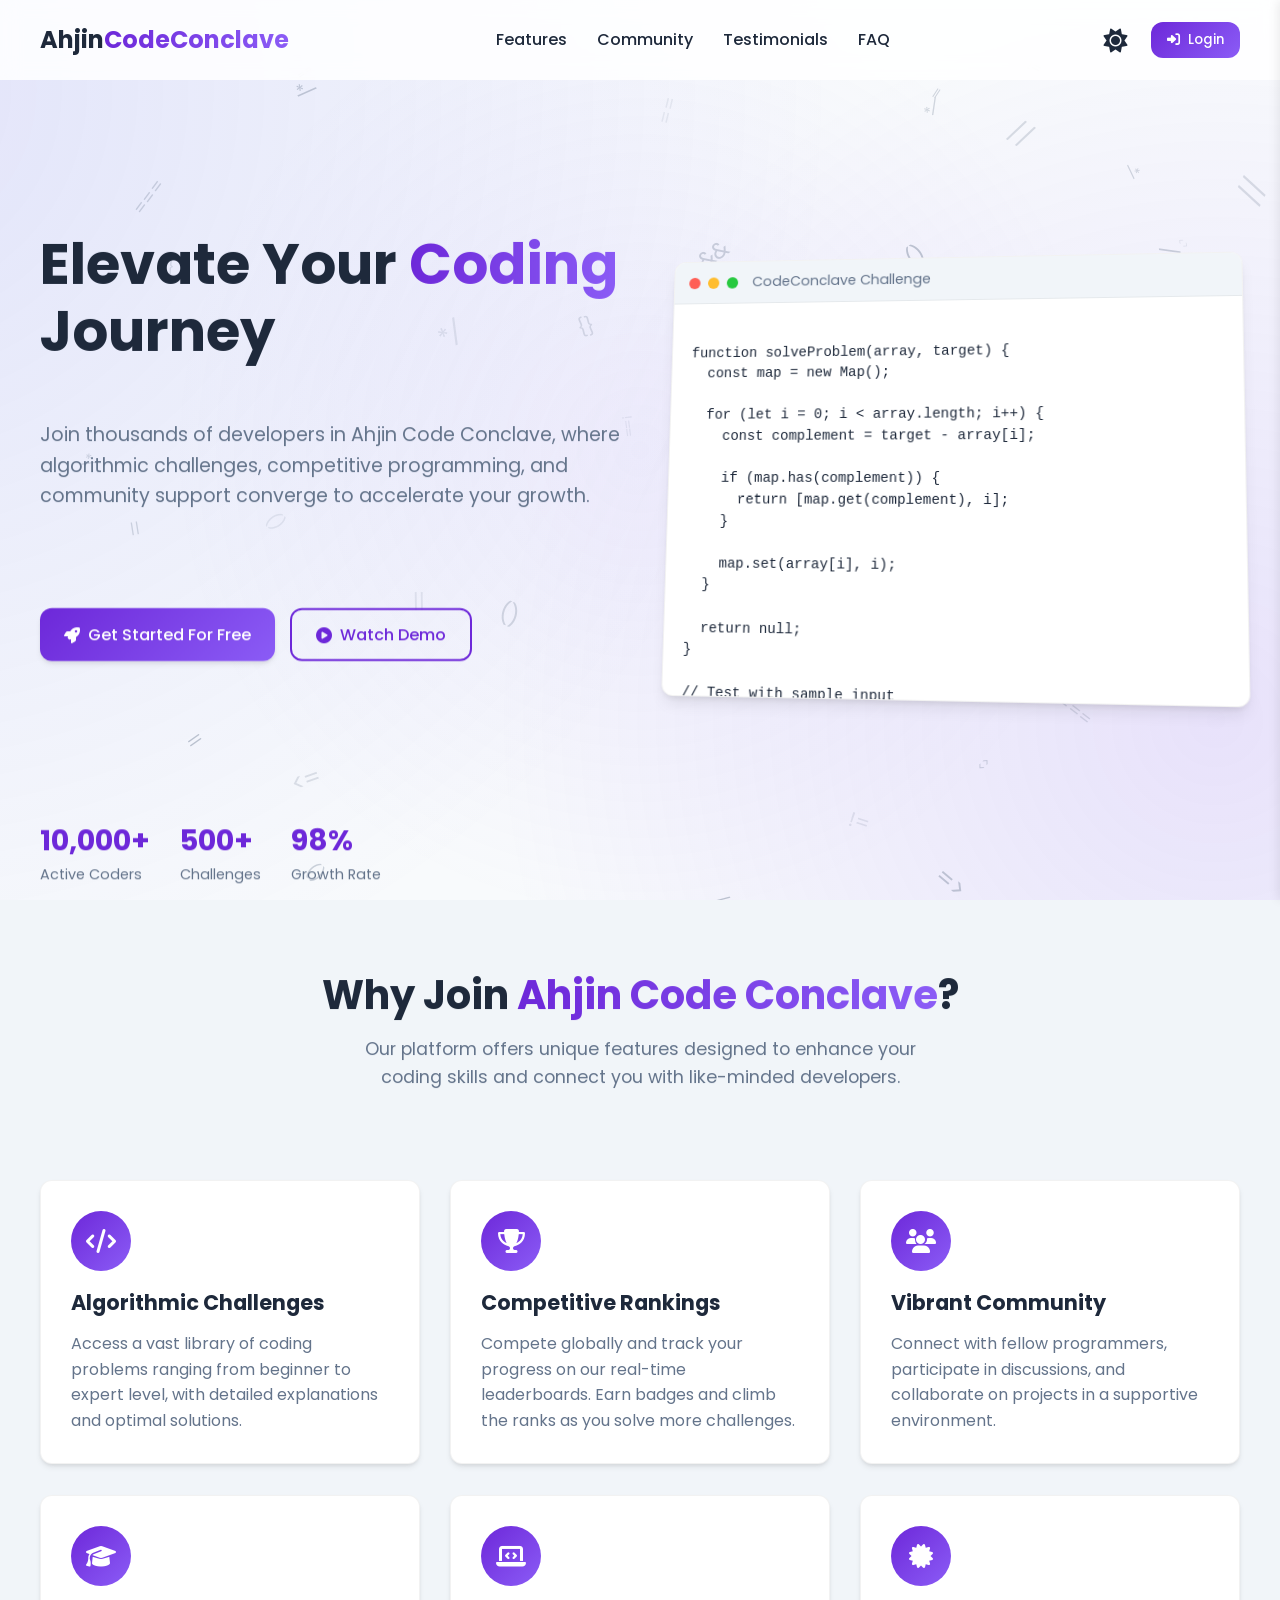
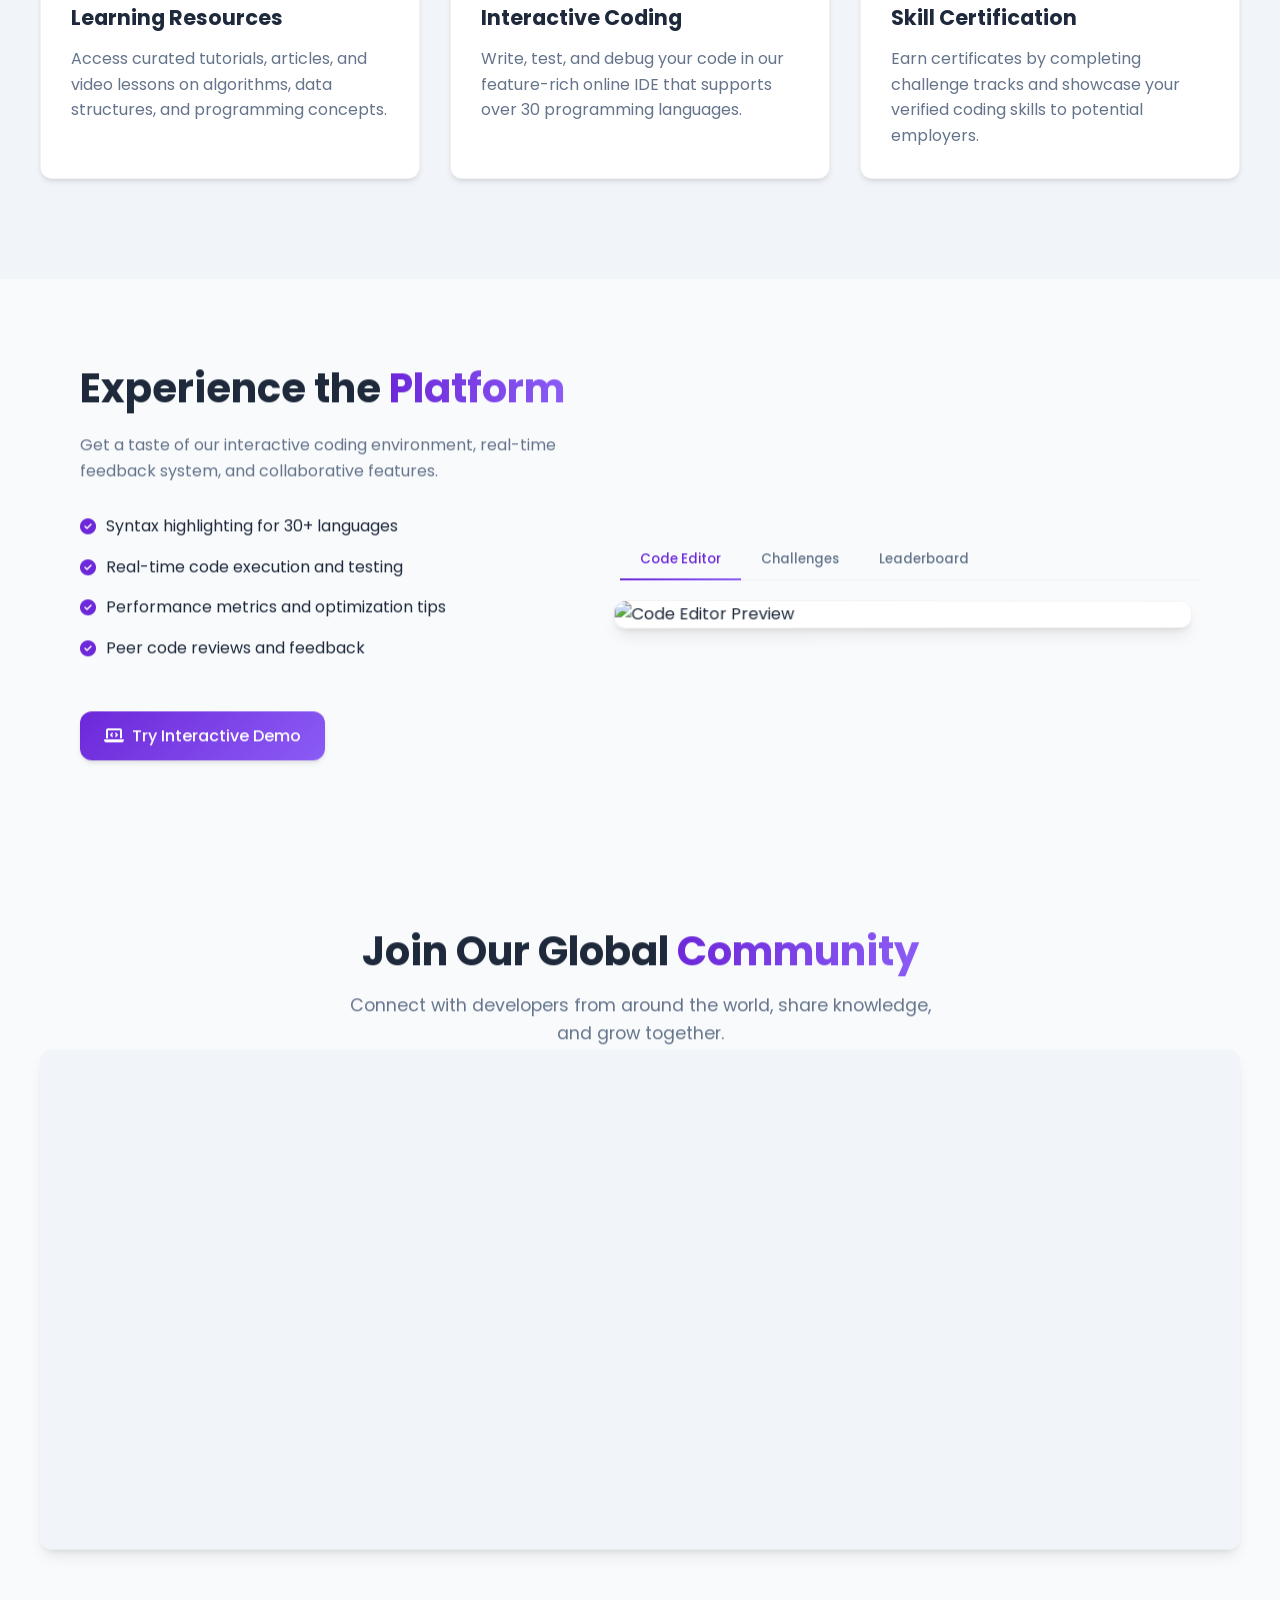
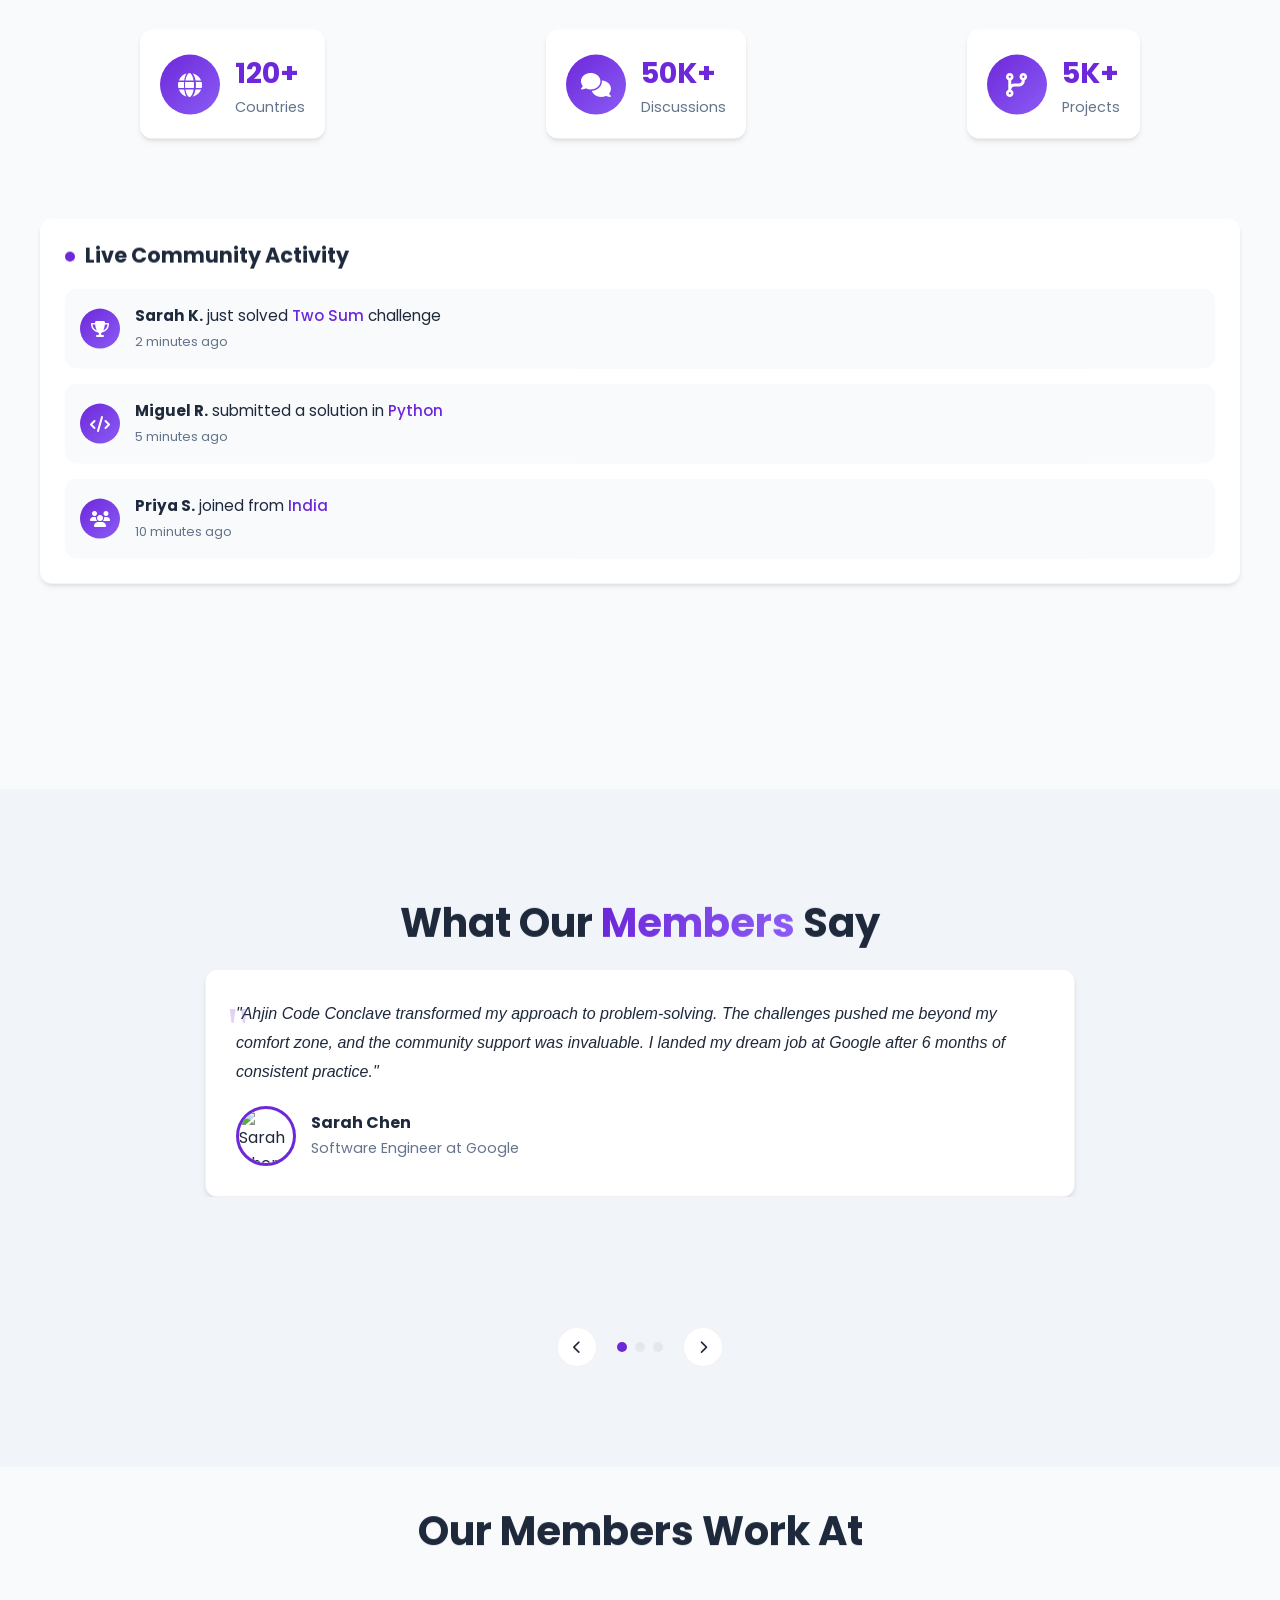
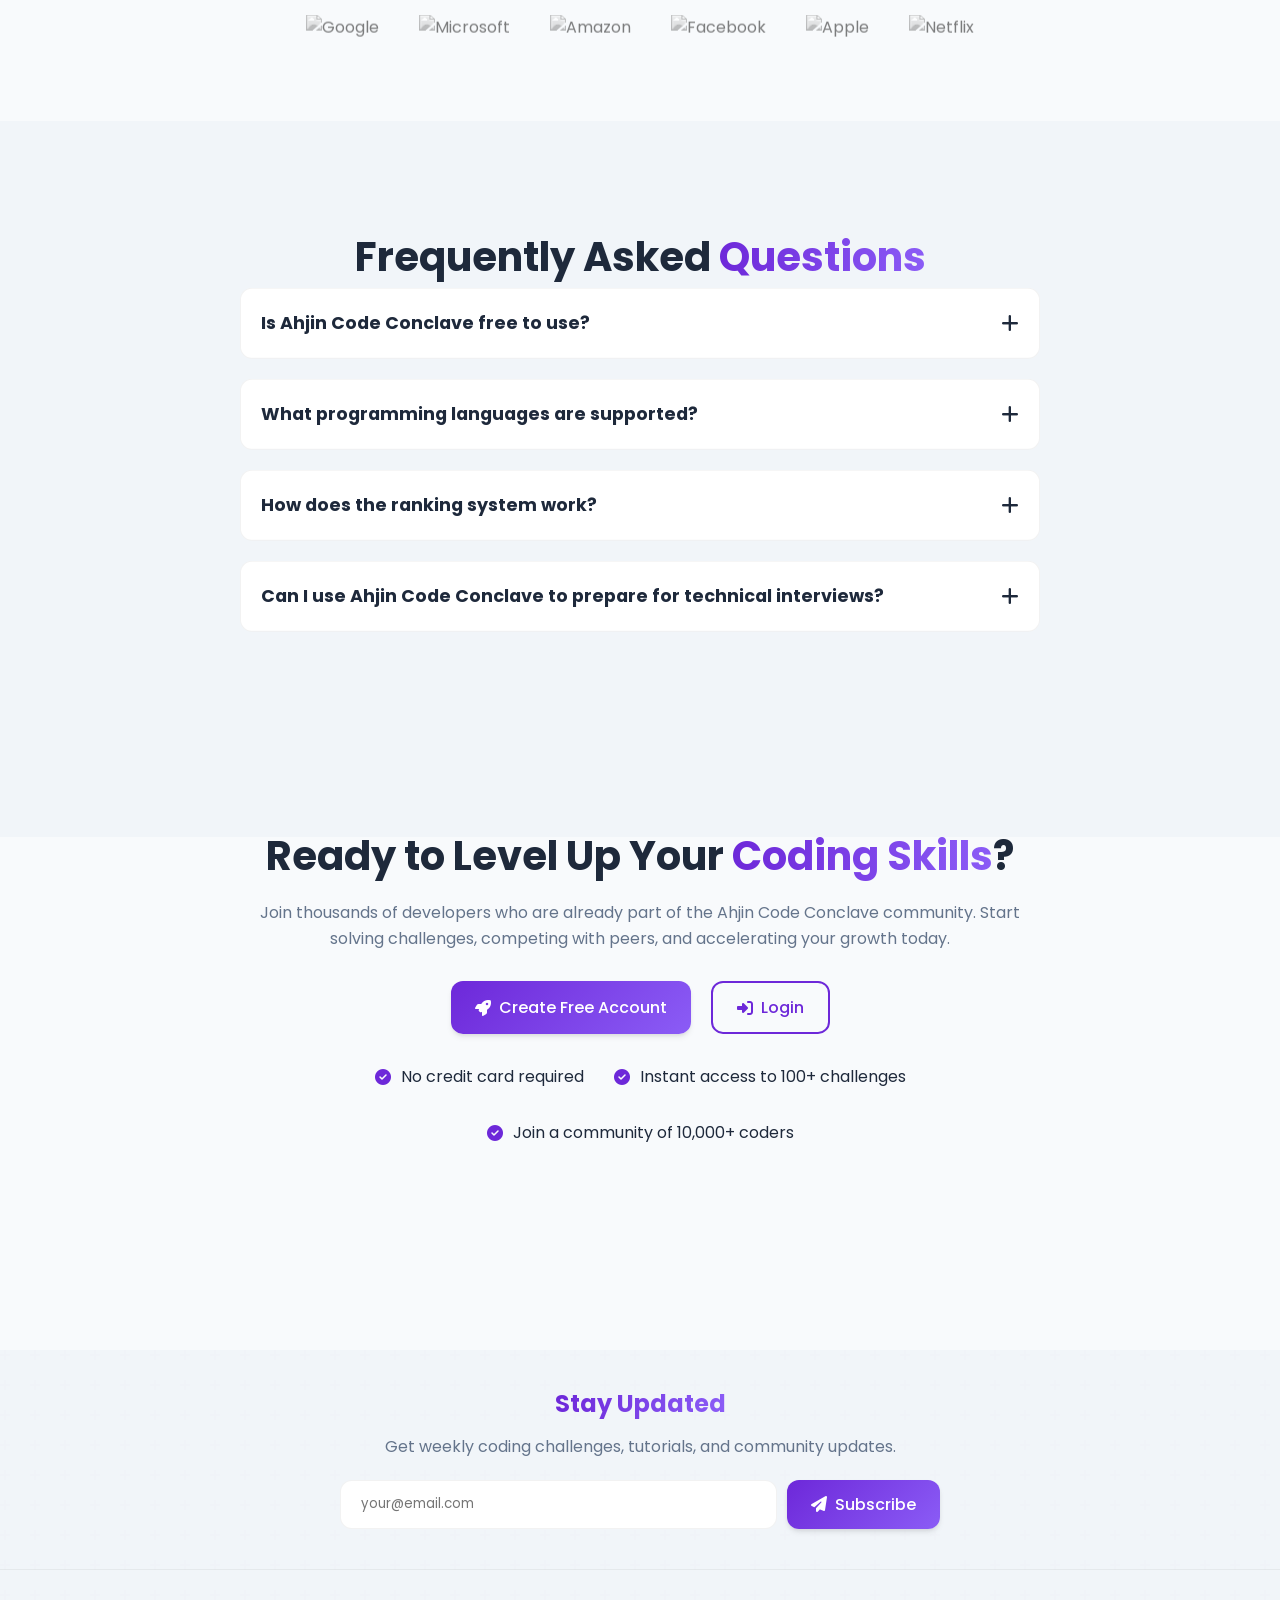
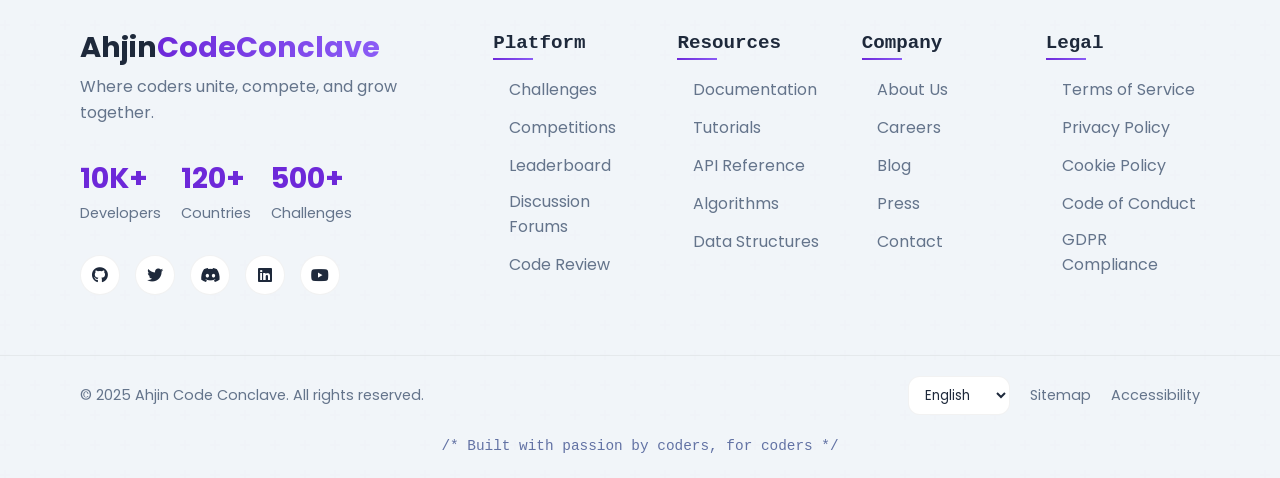
==== commit 2010eb2b: "Rename index2.html to index.html" ====
--- a/index.html
+++ b/index.html
@@ -1,605 +1,643 @@
 <!DOCTYPE html>
 <html lang="en">
+
 <head>
-    <meta charset="UTF-8">
-    <meta name="viewport" content="width=device-width, initial-scale=1.0">
-    <title>CodeConclave - Competitive Programming Community</title>
-    <link rel="stylesheet" href="styles.css">
-    <link rel="stylesheet" href="https://cdnjs.cloudflare.com/ajax/libs/font-awesome/6.4.0/css/all.min.css">
-    <link href="https://fonts.googleapis.com/css2?family=Poppins:wght@300;400;500;600;700&display=swap" rel="stylesheet">
+  <meta charset="UTF-8">
+  <meta name="viewport" content="width=device-width, initial-scale=1.0">
+  <title>Ahjin Code Conclave - Where Coders Unite</title>
+  <link rel="stylesheet" href="landing.css">
+  <link rel="stylesheet" href="https://cdnjs.cloudflare.com/ajax/libs/font-awesome/6.4.0/css/all.min.css">
+  <link href="https://fonts.googleapis.com/css2?family=Poppins:wght@300;400;500;600;700&display=swap" rel="stylesheet">
+  <link href="https://fonts.googleapis.com/css2?family=Fira+Code:wght@400;500;600&display=swap" rel="stylesheet">
+  <link href="https://fonts.googleapis.com/css2?family=JetBrains+Mono:wght@400;500;700&display=swap" rel="stylesheet">
 </head>
+
 <body>
-    <!-- Parallax Container -->
-    <div class="parallax-container">
-        <div class="parallax-bg" id="parallax-bg"></div>
-        
-        <!-- Header -->
-        <header id="header">
-            <div class="logo">
-                <h1>Code<span class="gradient-text">Conclave</span></h1>
-            </div>
-            <nav>
-                <ul>
-                    <li><a href="#home" class="active">Home</a></li>
-                    <li><a href="#challenges">Challenges</a></li>
-                    <li><a href="#leaderboard">Leaderboard</a></li>
-                    <li><a href="#competitors">Competitors</a></li>
-                    <li><a href="#resources">Resources</a></li>
+  <div class="landing-wrapper">
+    <!-- Stars Background -->
+    <div class="stars-container"></div>
+
+    <!-- Animated Background with Parallax -->
+    <div class="animated-bg">
+      <div class="parallax-layer layer-1"></div>
+      <div class="parallax-layer layer-2"></div>
+      <div class="parallax-layer layer-3"></div>
+      <div class="code-particles"></div>
+    </div>
+
+    <!-- Header -->
+    <header>
+      <div class="logo">
+        <h1>Ahjin<span class="gradient-text">CodeConclave</span></h1>
+      </div>
+      <nav>
+        <ul>
+          <li><a href="#features">Features</a></li>
+          <li><a href="#community">Community</a></li>
+          <li><a href="#testimonials">Testimonials</a></li>
+          <li><a href="#faq">FAQ</a></li>
+        </ul>
+      </nav>
+      <div class="header-actions">
+        <button id="theme-toggle" class="theme-toggle">
+          <i class="fas fa-sun sun-icon"></i>
+          <i class="fas fa-moon moon-icon"></i>
+        </button>
+        <button id="login-btn" class="login-btn">
+          <i class="fas fa-sign-in-alt"></i>
+          Login
+        </button>
+      </div>
+      <button id="mobile-menu-btn" class="mobile-menu-btn">
+        <i class="fas fa-bars"></i>
+      </button>
+    </header>
+
+    <!-- Mobile Menu -->
+    <div class="mobile-menu" id="mobile-menu">
+      <button id="mobile-menu-close" class="mobile-menu-close">
+        <i class="fas fa-times"></i>
+      </button>
+      <ul>
+        <li><a href="#features">Features</a></li>
+        <li><a href="#community">Community</a></li>
+        <li><a href="#testimonials">Testimonials</a></li>
+        <li><a href="#faq">FAQ</a></li>
+      </ul>
+      <div class="mobile-actions">
+        <button id="mobile-login-btn" class="login-btn">
+          <i class="fas fa-sign-in-alt"></i>
+          Login
+        </button>
+      </div>
+    </div>
+
+    <!-- Hero Section with Parallax -->
+    <section class="hero parallax-section">
+      <div class="hero-content">
+        <h1 class="parallax-element" data-speed="0.2">Elevate Your <span class="gradient-text">Coding</span> Journey</h1>
+        <p class="parallax-element" data-speed="0.3">Join thousands of developers in Ahjin Code Conclave, where algorithmic challenges, competitive programming, and community support converge to accelerate your growth.</p>
+        <div class="hero-cta parallax-element" data-speed="0.4">
+          <button id="register-btn" class="primary-btn">
+            <i class="fas fa-rocket"></i>
+            Get Started For Free
+          </button>
+          <button id="demo-btn" class="secondary-btn">
+            <i class="fas fa-play-circle"></i>
+            Watch Demo
+          </button>
+        </div>
+        <div class="hero-stats parallax-element" data-speed="0.5">
+          <div class="stat">
+            <span class="stat-number">10,000+</span>
+            <span class="stat-label">Active Coders</span>
+          </div>
+          <div class="stat">
+            <span class="stat-number">500+</span>
+            <span class="stat-label">Challenges</span>
+          </div>
+          <div class="stat">
+            <span class="stat-number">98%</span>
+            <span class="stat-label">Growth Rate</span>
+          </div>
+        </div>
+      </div>
+      <div class="hero-preview parallax-element" data-speed="-0.2">
+        <div class="preview-window">
+          <div class="window-header">
+            <div class="window-controls">
+              <span></span>
+              <span></span>
+              <span></span>
+            </div>
+            <div class="window-title">CodeConclave Challenge</div>
+          </div>
+          <div class="window-content">
+            <pre><code class="language-javascript">
+function solveProblem(array, target) {
+  const map = new Map();
+  
+  for (let i = 0; i < array.length; i++) {
+    const complement = target - array[i];
+    
+    if (map.has(complement)) {
+      return [map.get(complement), i];
+    }
+    
+    map.set(array[i], i);
+  }
+  
+  return null;
+}
+
+// Test with sample input
+const result = solveProblem([2, 7, 11, 15], 9);
+console.log(`Solution: [${result}]`);
+                        </code></pre>
+          </div>
+        </div>
+      </div>
+    </section>
+
+    <!-- Features Section with 6 Cards -->
+    <section id="features" class="features parallax-section">
+      <div class="section-header parallax-element" data-speed="0.1">
+        <h2>Why Join <span class="gradient-text">Ahjin Code Conclave</span>?</h2>
+        <p>Our platform offers unique features designed to enhance your coding skills and connect you with like-minded developers.</p>
+      </div>
+
+      <div class="features-grid">
+        <div class="feature-card parallax-element" data-speed="0.15">
+          <div class="feature-icon">
+            <i class="fas fa-code"></i>
+          </div>
+          <h3>Algorithmic Challenges</h3>
+          <p>Access a vast library of coding problems ranging from beginner to expert level, with detailed explanations and optimal solutions.</p>
+        </div>
+
+        <div class="feature-card parallax-element" data-speed="0.2">
+          <div class="feature-icon">
+            <i class="fas fa-trophy"></i>
+          </div>
+          <h3>Competitive Rankings</h3>
+          <p>Compete globally and track your progress on our real-time leaderboards. Earn badges and climb the ranks as you solve more challenges.</p>
+        </div>
+
+        <div class="feature-card parallax-element" data-speed="0.25">
+          <div class="feature-icon">
+            <i class="fas fa-users"></i>
+          </div>
+          <h3>Vibrant Community</h3>
+          <p>Connect with fellow programmers, participate in discussions, and collaborate on projects in a supportive environment.</p>
+        </div>
+
+        <div class="feature-card parallax-element" data-speed="0.15">
+          <div class="feature-icon">
+            <i class="fas fa-graduation-cap"></i>
+          </div>
+          <h3>Learning Resources</h3>
+          <p>Access curated tutorials, articles, and video lessons on algorithms, data structures, and programming concepts.</p>
+        </div>
+
+        <div class="feature-card parallax-element" data-speed="0.2">
+          <div class="feature-icon">
+            <i class="fas fa-laptop-code"></i>
+          </div>
+          <h3>Interactive Coding</h3>
+          <p>Write, test, and debug your code in our feature-rich online IDE that supports over 30 programming languages.</p>
+        </div>
+
+        <div class="feature-card parallax-element" data-speed="0.25">
+          <div class="feature-icon">
+            <i class="fas fa-certificate"></i>
+          </div>
+          <h3>Skill Certification</h3>
+          <p>Earn certificates by completing challenge tracks and showcase your verified coding skills to potential employers.</p>
+        </div>
+      </div>
+    </section>
+
+    <!-- Interactive Preview Section -->
+    <section class="preview-section parallax-section">
+      <div class="preview-content parallax-element" data-speed="0.2">
+        <h2>Experience the <span class="gradient-text">Platform</span></h2>
+        <p>Get a taste of our interactive coding environment, real-time feedback system, and collaborative features.</p>
+        <div class="preview-features">
+          <div class="preview-feature">
+            <i class="fas fa-check-circle"></i>
+            <span>Syntax highlighting for 30+ languages</span>
+          </div>
+          <div class="preview-feature">
+            <i class="fas fa-check-circle"></i>
+            <span>Real-time code execution and testing</span>
+          </div>
+          <div class="preview-feature">
+            <i class="fas fa-check-circle"></i>
+            <span>Performance metrics and optimization tips</span>
+          </div>
+          <div class="preview-feature">
+            <i class="fas fa-check-circle"></i>
+            <span>Peer code reviews and feedback</span>
+          </div>
+        </div>
+        <button class="primary-btn try-btn">
+          <i class="fas fa-laptop-code"></i>
+          Try Interactive Demo
+        </button>
+      </div>
+      <div class="preview-tabs parallax-element" data-speed="-0.1">
+        <div class="tabs-header">
+          <button class="tab-btn active" data-tab="editor">Code Editor</button>
+          <button class="tab-btn" data-tab="challenges">Challenges</button>
+          <button class="tab-btn" data-tab="leaderboard">Leaderboard</button>
+        </div>
+        <div class="tabs-content">
+          <div class="tab-pane active" id="editor-tab">
+            <img src="https://via.placeholder.com/500x300" alt="Code Editor Preview">
+          </div>
+          <div class="tab-pane" id="challenges-tab">
+            <img src="https://via.placeholder.com/500x300" alt="Challenges Preview">
+          </div>
+          <div class="tab-pane" id="leaderboard-tab">
+            <img src="https://via.placeholder.com/500x300" alt="Leaderboard Preview">
+          </div>
+        </div>
+      </div>
+    </section>
+
+    <!-- Enhanced Global Community Section -->
+    <section id="community" class="community parallax-section">
+      <div class="section-header parallax-element" data-speed="0.1">
+        <h2>Join Our Global <span class="gradient-text">Community</span></h2>
+        <p>Connect with developers from around the world, share knowledge, and grow together.</p>
+      </div>
+
+      <div class="global-impact-container parallax-element" data-speed="0.15">
+        <div class="globe-container">
+          <div id="globe-canvas"></div>
+          <div class="globe-overlay"></div>
+
+          <!-- Code Blocks that travel across the globe -->
+          <div class="code-block-container">
+            <div class="code-block code-block-1">
+              <pre><code>function solve() { }</code></pre>
+            </div>
+            <div class="code-block code-block-2">
+              <pre><code>if (map.has(key)) { }</code></pre>
+            </div>
+            <div class="code-block code-block-3">
+              <pre><code>return array.sort();</code></pre>
+            </div>
+          </div>
+
+          <!-- Connection lines between regions -->
+          <div class="connections-container"></div>
+        </div>
+
+        <div class="community-stats">
+          <div class="community-stat">
+            <div class="stat-icon"><i class="fas fa-globe"></i></div>
+            <div class="stat-info">
+              <span class="stat-number">120+</span>
+              <span class="stat-label">Countries</span>
+            </div>
+          </div>
+          <div class="community-stat">
+            <div class="stat-icon"><i class="fas fa-comments"></i></div>
+            <div class="stat-info">
+              <span class="stat-number">50K+</span>
+              <span class="stat-label">Discussions</span>
+            </div>
+          </div>
+          <div class="community-stat">
+            <div class="stat-icon"><i class="fas fa-code-branch"></i></div>
+            <div class="stat-info">
+              <span class="stat-number">5K+</span>
+              <span class="stat-label">Projects</span>
+            </div>
+          </div>
+        </div>
+
+        <div class="activity-feed">
+          <h3>Live Community Activity</h3>
+          <div class="activity-list">
+            <div class="activity-item">
+              <div class="activity-icon"><i class="fas fa-trophy"></i></div>
+              <div class="activity-content">
+                <p><strong>Sarah K.</strong> just solved <span class="highlight">Two Sum</span> challenge</p>
+                <span class="activity-time">2 minutes ago</span>
+              </div>
+            </div>
+            <div class="activity-item">
+              <div class="activity-icon"><i class="fas fa-code"></i></div>
+              <div class="activity-content">
+                <p><strong>Miguel R.</strong> submitted a solution in <span class="highlight">Python</span></p>
+                <span class="activity-time">5 minutes ago</span>
+              </div>
+            </div>
+            <div class="activity-item">
+              <div class="activity-icon"><i class="fas fa-users"></i></div>
+              <div class="activity-content">
+                <p><strong>Priya S.</strong> joined from <span class="highlight">India</span></p>
+                <span class="activity-time">10 minutes ago</span>
+              </div>
+            </div>
+          </div>
+        </div>
+      </div>
+    </section>
+
+    <!-- Testimonials Section -->
+    <section id="testimonials" class="testimonials parallax-section">
+      <div class="section-header parallax-element" data-speed="0.1">
+        <h2>What Our <span class="gradient-text">Members</span> Say</h2>
+        <p>Hear from developers who have accelerated their coding skills with Ahjin Code Conclave.</p>
+      </div>
+
+      <div class="testimonials-slider parallax-element" data-speed="0.2">
+        <div class="testimonial-card">
+          <div class="testimonial-content">
+            <p>"Ahjin Code Conclave transformed my approach to problem-solving. The challenges pushed me beyond my comfort zone, and the community support was invaluable. I landed my dream job at Google after 6 months of consistent practice."</p>
+          </div>
+          <div class="testimonial-author">
+            <img src="https://via.placeholder.com/60" alt="Sarah Chen">
+            <div class="author-info">
+              <h4>Sarah Chen</h4>
+              <p>Software Engineer at Google</p>
+            </div>
+          </div>
+        </div>
+
+        <div class="testimonial-card">
+          <div class="testimonial-content">
+            <p>"The structured learning path and competitive environment kept me motivated. I went from struggling with basic algorithms to confidently tackling complex problems. The platform's feedback system helped me identify and fix my weak areas."</p>
+          </div>
+          <div class="testimonial-author">
+            <img src="https://via.placeholder.com/60" alt="Michael Rodriguez">
+            <div class="author-info">
+              <h4>Michael Rodriguez</h4>
+              <p>Full Stack Developer at Microsoft</p>
+            </div>
+          </div>
+        </div>
+
+        <div class="testimonial-card">
+          <div class="testimonial-content">
+            <p>"As a self-taught programmer, I struggled to find structured resources. Ahjin Code Conclave provided exactly what I needed - a roadmap, challenges that progressively increased in difficulty, and a supportive community that answered my questions."</p>
+          </div>
+          <div class="testimonial-author">
+            <img src="https://via.placeholder.com/60" alt="Priya Sharma">
+            <div class="author-info">
+              <h4>Priya Sharma</h4>
+              <p>Backend Developer at Amazon</p>
+            </div>
+          </div>
+        </div>
+      </div>
+
+      <div class="testimonial-controls">
+        <button class="control-btn prev-btn"><i class="fas fa-chevron-left"></i></button>
+        <div class="testimonial-dots">
+          <span class="dot active"></span>
+          <span class="dot"></span>
+          <span class="dot"></span>
+        </div>
+        <button class="control-btn next-btn"><i class="fas fa-chevron-right"></i></button>
+      </div>
+    </section>
+
+    <!-- Companies Section -->
+    <section class="companies parallax-section">
+      <div class="section-header parallax-element" data-speed="0.1">
+        <h2>Our Members Work At</h2>
+      </div>
+      <div class="companies-logos parallax-element" data-speed="0.2">
+        <div class="company-logo">
+          <img src="https://via.placeholder.com/150x50" alt="Google">
+        </div>
+        <div class="company-logo">
+          <img src="https://via.placeholder.com/150x50" alt="Microsoft">
+        </div>
+        <div class="company-logo">
+          <img src="https://via.placeholder.com/150x50" alt="Amazon">
+        </div>
+        <div class="company-logo">
+          <img src="https://via.placeholder.com/150x50" alt="Facebook">
+        </div>
+        <div class="company-logo">
+          <img src="https://via.placeholder.com/150x50" alt="Apple">
+        </div>
+        <div class="company-logo">
+          <img src="https://via.placeholder.com/150x50" alt="Netflix">
+        </div>
+      </div>
+    </section>
+
+    <!-- FAQ Section -->
+    <section id="faq" class="faq parallax-section">
+      <div class="section-header parallax-element" data-speed="0.1">
+        <h2>Frequently Asked <span class="gradient-text">Questions</span></h2>
+        <p>Get answers to common questions about Ahjin Code Conclave.</p>
+      </div>
+
+      <div class="faq-container parallax-element" data-speed="0.2">
+        <div class="faq-item">
+          <div class="faq-question">
+            <h3>Is Ahjin Code Conclave free to use?</h3>
+            <button class="faq-toggle"><i class="fas fa-plus"></i></button>
+          </div>
+          <div class="faq-answer">
+            <p>Yes, Ahjin Code Conclave offers a free tier with access to 100+ challenges, community forums, and basic learning resources. We also offer premium plans with additional features for those who want to accelerate their learning.</p>
+          </div>
+        </div>
+
+        <div class="faq-item">
+          <div class="faq-question">
+            <h3>What programming languages are supported?</h3>
+            <button class="faq-toggle"><i class="fas fa-plus"></i></button>
+          </div>
+          <div class="faq-answer">
+            <p>We support over 30 programming languages including Python, JavaScript, Java, C++, Go, Ruby, and more. Our platform provides syntax highlighting, code execution, and language-specific optimizations for all supported languages.</p>
+          </div>
+        </div>
+
+        <div class="faq-item">
+          <div class="faq-question">
+            <h3>How does the ranking system work?</h3>
+            <button class="faq-toggle"><i class="fas fa-plus"></i></button>
+          </div>
+          <div class="faq-answer">
+            <p>Our ranking system is based on a combination of factors including the number of challenges solved, solution efficiency, code quality, and participation in competitions. Points are awarded for each successful submission, with bonus points for optimal solutions.</p>
+          </div>
+        </div>
+
+        <div class="faq-item">
+          <div class="faq-question">
+            <h3>Can I use Ahjin Code Conclave to prepare for technical interviews?</h3>
+            <button class="faq-toggle"><i class="fas fa-plus"></i></button>
+          </div>
+          <div class="faq-answer">
+            <p>Absolutely! Many of our members use the platform to prepare for technical interviews. We offer challenges that are commonly asked in interviews at top tech companies, along with detailed explanations and optimal solutions.</p>
+          </div>
+        </div>
+      </div>
+    </section>
+
+    <!-- CTA Section -->
+    <section class="cta parallax-section">
+      <div class="cta-content parallax-element" data-speed="0.2">
+        <h2>Ready to Level Up Your <span class="gradient-text">Coding Skills</span>?</h2>
+        <p>Join thousands of developers who are already part of the Ahjin Code Conclave community. Start solving challenges, competing with peers, and accelerating your growth today.</p>
+        <div class="cta-buttons">
+          <button id="cta-register-btn" class="primary-btn">
+            <i class="fas fa-rocket"></i>
+            Create Free Account
+          </button>
+          <button id="cta-login-btn" class="secondary-btn">
+            <i class="fas fa-sign-in-alt"></i>
+            Login
+          </button>
+        </div>
+        <div class="cta-features">
+          <div class="cta-feature">
+            <i class="fas fa-check-circle"></i>
+            <span>No credit card required</span>
+          </div>
+          <div class="cta-feature">
+            <i class="fas fa-check-circle"></i>
+            <span>Instant access to 100+ challenges</span>
+          </div>
+          <div class="cta-feature">
+            <i class="fas fa-check-circle"></i>
+            <span>Join a community of 10,000+ coders</span>
+          </div>
+        </div>
+      </div>
+    </section>
+
+    <!-- Enhanced Footer -->
+    <footer class="enhanced-footer">
+      <div class="footer-pattern-overlay"></div>
+
+      <div class="footer-top">
+        <div class="footer-container">
+          <div class="footer-newsletter">
+            <h3><span class="gradient-text">Stay Updated</span></h3>
+            <p>Get weekly coding challenges, tutorials, and community updates.</p>
+            <form class="newsletter-form">
+              <div class="form-group">
+                <input type="email" placeholder="your@email.com" required>
+                <button type="submit" class="primary-btn">
+                  <i class="fas fa-paper-plane"></i>
+                  Subscribe
+                </button>
+              </div>
+            </form>
+          </div>
+        </div>
+      </div>
+
+      <div class="footer-main">
+        <div class="footer-container">
+          <div class="footer-content">
+            <div class="footer-brand">
+              <div class="footer-logo">
+                <h2>Ahjin<span class="gradient-text">CodeConclave</span></h2>
+                <p class="tagline">Where coders unite, compete, and grow together.</p>
+              </div>
+              <div class="footer-stats">
+                <div class="footer-stat">
+                  <span class="stat-number">10K+</span>
+                  <span class="stat-label">Developers</span>
+                </div>
+                <div class="footer-stat">
+                  <span class="stat-number">120+</span>
+                  <span class="stat-label">Countries</span>
+                </div>
+                <div class="footer-stat">
+                  <span class="stat-number">500+</span>
+                  <span class="stat-label">Challenges</span>
+                </div>
+              </div>
+              <div class="social-links">
+                <a href="#" class="social-link"><i class="fab fa-github"></i></a>
+                <a href="#" class="social-link"><i class="fab fa-twitter"></i></a>
+                <a href="#" class="social-link"><i class="fab fa-discord"></i></a>
+                <a href="#" class="social-link"><i class="fab fa-linkedin"></i></a>
+                <a href="#" class="social-link"><i class="fab fa-youtube"></i></a>
+              </div>
+            </div>
+
+            <div class="footer-links-container">
+              <div class="footer-links-column">
+                <h3>Platform</h3>
+                <ul class="footer-links">
+                  <li><a href="#">Challenges</a></li>
+                  <li><a href="#">Competitions</a></li>
+                  <li><a href="#">Leaderboard</a></li>
+                  <li><a href="#">Discussion Forums</a></li>
+                  <li><a href="#">Code Review</a></li>
                 </ul>
-            </nav>
-            <div class="header-actions">
-                <button id="theme-toggle" class="theme-toggle">
-                    <i class="fas fa-sun sun-icon"></i>
-                    <i class="fas fa-moon moon-icon"></i>
-                </button>
-                <button id="login-btn" class="login-btn">
-                    <i class="fas fa-user"></i>
-                    Login
-                </button>
-            </div>
-            <button id="mobile-menu-btn" class="mobile-menu-btn">
-                <i class="fas fa-bars"></i>
-            </button>
-        </header>
-        
-        <!-- Mobile Menu -->
-        <div class="mobile-menu" id="mobile-menu">
-            <button id="mobile-menu-close" class="mobile-menu-close">
-                <i class="fas fa-times"></i>
-            </button>
-            <ul>
-                <li><a href="#home">Home</a></li>
-                <li><a href="#challenges">Challenges</a></li>
-                <li><a href="#leaderboard">Leaderboard</a></li>
-                <li><a href="#competitors">Competitors</a></li>
-                <li><a href="#resources">Resources</a></li>
-            </ul>
-            <div class="mobile-actions">
-                <button id="mobile-login-btn" class="login-btn">
-                    <i class="fas fa-user"></i>
-                    Login
-                </button>
-            </div>
-        </div>
-        
-        <!-- Hero Section -->
-        <section id="home" class="hero">
-            <div class="hero-content" data-aos="fade-right">
-                <h1>Where <span class="gradient-text">Coders</span> Unite, Compete, and Grow</h1>
-                <p>Join our vibrant community of competitive programmers, solve challenging problems, and climb the ranks to showcase your coding prowess.</p>
-                <div class="hero-buttons">
-                    <button class="primary-btn">
-                        <i class="fas fa-code"></i>
-                        Start Coding
-                    </button>
-                    <button class="secondary-btn">
-                        <i class="fas fa-info-circle"></i>
-                        Learn More
-                    </button>
-                </div>
-            </div>
-            <div class="hero-image" data-aos="fade-left">
-                <img src="https://via.placeholder.com/500x400" alt="Coding Illustration">
-            </div>
-        </section>
+              </div>
+
+              <div class="footer-links-column">
+                <h3>Resources</h3>
+                <ul class="footer-links">
+                  <li><a href="#">Documentation</a></li>
+                  <li><a href="#">Tutorials</a></li>
+                  <li><a href="#">API Reference</a></li>
+                  <li><a href="#">Algorithms</a></li>
+                  <li><a href="#">Data Structures</a></li>
+                </ul>
+              </div>
+
+              <div class="footer-links-column">
+                <h3>Company</h3>
+                <ul class="footer-links">
+                  <li><a href="#">About Us</a></li>
+                  <li><a href="#">Careers</a></li>
+                  <li><a href="#">Blog</a></li>
+                  <li><a href="#">Press</a></li>
+                  <li><a href="#">Contact</a></li>
+                </ul>
+              </div>
+
+              <div class="footer-links-column">
+                <h3>Legal</h3>
+                <ul class="footer-links">
+                  <li><a href="#">Terms of Service</a></li>
+                  <li><a href="#">Privacy Policy</a></li>
+                  <li><a href="#">Cookie Policy</a></li>
+                  <li><a href="#">Code of Conduct</a></li>
+                  <li><a href="#">GDPR Compliance</a></li>
+                </ul>
+              </div>
+            </div>
+          </div>
+        </div>
+      </div>
+
+      <div class="footer-bottom">
+        <div class="footer-container">
+          <div class="footer-bottom-content">
+            <p class="copyright">&copy; 2025 Ahjin Code Conclave. All rights reserved.</p>
+            <div class="footer-bottom-links">
+              <div class="language-selector">
+                <select>
+                  <option value="en">English</option>
+                  <option value="es">Español</option>
+                  <option value="fr">Français</option>
+                  <option value="de">Deutsch</option>
+                  <option value="ja">日本語</option>
+                  <option value="zh">中文</option>
+                </select>
+              </div>
+              <a href="#" class="footer-bottom-link">Sitemap</a>
+              <a href="#" class="footer-bottom-link">Accessibility</a>
+            </div>
+          </div>
+          <div class="footer-code-comment">
+            <span class="code-comment">/* Built with passion by coders, for coders */</span>
+          </div>
+        </div>
+      </div>
+    </footer>
+
+    <!-- Video Modal -->
+    <div class="modal" id="videoModal">
+      <div class="modal-content">
+        <button id="modal-close" class="modal-close">
+          <i class="fas fa-times"></i>
+        </button>
+        <div class="video-container">
+          <iframe width="560" height="315" src="" title="Platform Demo" frameborder="0" allow="accelerometer; autoplay; clipboard-write; encrypted-media; gyroscope; picture-in-picture" allowfullscreen></iframe>
+        </div>
+      </div>
     </div>
-    
-    <!-- Challenges Section -->
-    <section id="challenges" class="challenges">
-        <div class="container">
-            <div class="section-header" data-aos="fade-up">
-                <h2>Coding <span class="gradient-text">Challenges</span></h2>
-                <p>Test your skills with our curated collection of algorithmic problems ranging from beginner to advanced levels.</p>
-            </div>
-            
-            <div class="challenges-grid">
-                <div class="challenge-card" data-aos="fade-up" data-aos-delay="100">
-                    <div class="challenge-header">
-                        <span class="challenge-difficulty easy">Easy</span>
-                        <span class="challenge-points">100 pts</span>
-                    </div>
-                    <h3>Two Sum Problem</h3>
-                    <p>Find two numbers in an array that add up to a specific target.</p>
-                    <div class="challenge-meta">
-                        <span><i class="fas fa-code"></i> Arrays</span>
-                        <span><i class="fas fa-users"></i> 1.2k solved</span>
-                    </div>
-                    <a href="#" class="challenge-link">Solve Challenge <span>&rarr;</span></a>
-                </div>
-                
-                <div class="challenge-card" data-aos="fade-up" data-aos-delay="200">
-                    <div class="challenge-header">
-                        <span class="challenge-difficulty medium">Medium</span>
-                        <span class="challenge-points">250 pts</span>
-                    </div>
-                    <h3>Longest Substring</h3>
-                    <p>Find the length of the longest substring without repeating characters.</p>
-                    <div class="challenge-meta">
-                        <span><i class="fas fa-code"></i> Strings</span>
-                        <span><i class="fas fa-users"></i> 856 solved</span>
-                    </div>
-                    <a href="#" class="challenge-link">Solve Challenge <span>&rarr;</span></a>
-                </div>
-                
-                <div class="challenge-card" data-aos="fade-up" data-aos-delay="300">
-                    <div class="challenge-header">
-                        <span class="challenge-difficulty hard">Hard</span>
-                        <span class="challenge-points">500 pts</span>
-                    </div>
-                    <h3>Merge K Sorted Lists</h3>
-                    <p>Merge k sorted linked lists into one sorted linked list.</p>
-                    <div class="challenge-meta">
-                        <span><i class="fas fa-code"></i> Linked Lists</span>
-                        <span><i class="fas fa-users"></i> 432 solved</span>
-                    </div>
-                    <a href="#" class="challenge-link">Solve Challenge <span>&rarr;</span></a>
-                </div>
-                
-                <div class="challenge-card" data-aos="fade-up" data-aos-delay="400">
-                    <div class="challenge-header">
-                        <span class="challenge-difficulty medium">Medium</span>
-                        <span class="challenge-points">300 pts</span>
-                    </div>
-                    <h3>Binary Tree Level Order</h3>
-                    <p>Return the level order traversal of a binary tree's values.</p>
-                    <div class="challenge-meta">
-                        <span><i class="fas fa-code"></i> Trees</span>
-                        <span><i class="fas fa-users"></i> 723 solved</span>
-                    </div>
-                    <a href="#" class="challenge-link">Solve Challenge <span>&rarr;</span></a>
-                </div>
-            </div>
-            
-            <div class="challenges-footer" data-aos="fade-up">
-                <button class="primary-btn">
-                    <i class="fas fa-th-list"></i>
-                    View All Challenges
-                </button>
-            </div>
-        </div>
-    </section>
-    
-    <!-- Leaderboard Section -->
-    <section id="leaderboard" class="leaderboard">
-        <div class="container">
-            <div class="section-header" data-aos="fade-up">
-                <h2>Global <span class="gradient-text">Leaderboard</span></h2>
-                <p>See how you stack up against the best competitive programmers in our community.</p>
-            </div>
-            
-            <div class="leaderboard-container" data-aos="fade-up">
-                <div class="leaderboard-filters">
-                    <div class="filter-group">
-                        <label>Time Period:</label>
-                        <select id="time-filter">
-                            <option value="weekly">This Week</option>
-                            <option value="monthly" selected>This Month</option>
-                            <option value="alltime">All Time</option>
-                        </select>
-                    </div>
-                    <div class="filter-group">
-                        <label>Category:</label>
-                        <select id="category-filter">
-                            <option value="all" selected>All Categories</option>
-                            <option value="algorithms">Algorithms</option>
-                            <option value="datastructures">Data Structures</option>
-                            <option value="math">Mathematics</option>
-                        </select>
-                    </div>
-                </div>
-                
-                <div class="leaderboard-table-container">
-                    <table class="leaderboard-table">
-                        <thead>
-                            <tr>
-                                <th>Rank</th>
-                                <th>User</th>
-                                <th>Solved</th>
-                                <th>Points</th>
-                                <th>Accuracy</th>
-                                <th>Streak</th>
-                            </tr>
-                        </thead>
-                        <tbody>
-                            <tr class="top-rank">
-                                <td class="rank">1</td>
-                                <td class="user">
-                                    <img src="https://via.placeholder.com/40" alt="User Avatar">
-                                    <div>
-                                        <span class="username">CodeMaster</span>
-                                        <span class="level">Level 42</span>
-                                    </div>
-                                </td>
-                                <td>187</td>
-                                <td>15,420</td>
-                                <td>98.2%</td>
-                                <td>42 days</td>
-                            </tr>
-                            <tr class="top-rank">
-                                <td class="rank">2</td>
-                                <td class="user">
-                                    <img src="https://via.placeholder.com/40" alt="User Avatar">
-                                    <div>
-                                        <span class="username">AlgoNinja</span>
-                                        <span class="level">Level 39</span>
-                                    </div>
-                                </td>
-                                <td>175</td>
-                                <td>14,830</td>
-                                <td>97.5%</td>
-                                <td>38 days</td>
-                            </tr>
-                            <tr class="top-rank">
-                                <td class="rank">3</td>
-                                <td class="user">
-                                    <img src="https://via.placeholder.com/40" alt="User Avatar">
-                                    <div>
-                                        <span class="username">ByteWizard</span>
-                                        <span class="level">Level 37</span>
-                                    </div>
-                                </td>
-                                <td>168</td>
-                                <td>13,950</td>
-                                <td>96.8%</td>
-                                <td>35 days</td>
-                            </tr>
-                            <tr>
-                                <td class="rank">4</td>
-                                <td class="user">
-                                    <img src="https://via.placeholder.com/40" alt="User Avatar">
-                                    <div>
-                                        <span class="username">DataDragon</span>
-                                        <span class="level">Level 35</span>
-                                    </div>
-                                </td>
-                                <td>159</td>
-                                <td>12,780</td>
-                                <td>95.3%</td>
-                                <td>29 days</td>
-                            </tr>
-                            <tr>
-                                <td class="rank">5</td>
-                                <td class="user">
-                                    <img src="https://via.placeholder.com/40" alt="User Avatar">
-                                    <div>
-                                        <span class="username">LogicLegend</span>
-                                        <span class="level">Level 33</span>
-                                    </div>
-                                </td>
-                                <td>152</td>
-                                <td>11,920</td>
-                                <td>94.7%</td>
-                                <td>26 days</td>
-                            </tr>
-                            <tr class="current-user">
-                                <td class="rank">28</td>
-                                <td class="user">
-                                    <img src="https://via.placeholder.com/40" alt="User Avatar">
-                                    <div>
-                                        <span class="username">You</span>
-                                        <span class="level">Level 18</span>
-                                    </div>
-                                </td>
-                                <td>87</td>
-                                <td>6,340</td>
-                                <td>89.2%</td>
-                                <td>12 days</td>
-                            </tr>
-                        </tbody>
-                    </table>
-                </div>
-                
-                <div class="leaderboard-pagination">
-                    <button class="pagination-btn"><i class="fas fa-chevron-left"></i></button>
-                    <span class="pagination-current">1</span>
-                    <span>of</span>
-                    <span class="pagination-total">10</span>
-                    <button class="pagination-btn"><i class="fas fa-chevron-right"></i></button>
-                </div>
-            </div>
-        </div>
-    </section>
-    
-    <!-- Competitors Section -->
-    <section id="competitors" class="competitors">
-        <div class="container">
-            <div class="section-header" data-aos="fade-up">
-                <h2>Top <span class="gradient-text">Competitors</span></h2>
-                <p>Meet the coding champions who consistently excel in our challenges and competitions.</p>
-            </div>
-            
-            <div class="competitors-grid">
-                <div class="flip-card" data-aos="flip-left">
-                    <div class="flip-card-inner">
-                        <div class="flip-card-front">
-                            <img src="https://via.placeholder.com/150" alt="Competitor Avatar">
-                            <h3>Alex Johnson</h3>
-                            <p>Backend Development Specialist</p>
-                        </div>
-                        <div class="flip-card-back">
-                            <h3>Alex Johnson</h3>
-                            <div class="stats">
-                                <div class="stat">
-                                    <span>Problem Solving</span>
-                                    <div class="progress-bar">
-                                        <div class="progress" style="width: 95%"></div>
-                                    </div>
-                                </div>
-                                <div class="stat">
-                                    <span>Algorithm Efficiency</span>
-                                    <div class="progress-bar">
-                                        <div class="progress" style="width: 92%"></div>
-                                    </div>
-                                </div>
-                                <div class="stat">
-                                    <span>Data Structures</span>
-                                    <div class="progress-bar">
-                                        <div class="progress" style="width: 88%"></div>
-                                    </div>
-                                </div>
-                            </div>
-                            <p>Won 15 coding competitions<br>187 challenges completed<br>42-day streak</p>
-                        </div>
-                    </div>
-                </div>
-                
-                <div class="flip-card" data-aos="flip-left" data-aos-delay="100">
-                    <div class="flip-card-inner">
-                        <div class="flip-card-front">
-                            <img src="https://via.placeholder.com/150" alt="Competitor Avatar">
-                            <h3>Samantha Lee</h3>
-                            <p>Frontend Development Expert</p>
-                        </div>
-                        <div class="flip-card-back">
-                            <h3>Samantha Lee</h3>
-                            <div class="stats">
-                                <div class="stat">
-                                    <span>Problem Solving</span>
-                                    <div class="progress-bar">
-                                        <div class="progress" style="width: 90%"></div>
-                                    </div>
-                                </div>
-                                <div class="stat">
-                                    <span>Algorithm Efficiency</span>
-                                    <div class="progress-bar">
-                                        <div class="progress" style="width: 85%"></div>
-                                    </div>
-                                </div>
-                                <div class="stat">
-                                    <span>Data Structures</span>
-                                    <div class="progress-bar">
-                                        <div class="progress" style="width: 93%"></div>
-                                    </div>
-                                </div>
-                            </div>
-                            <p>Created 30+ web applications<br>175 challenges completed<br>38-day streak</p>
-                        </div>
-                    </div>
-                </div>
-                
-                <div class="flip-card" data-aos="flip-left" data-aos-delay="200">
-                    <div class="flip-card-inner">
-                        <div class="flip-card-front">
-                            <img src="https://via.placeholder.com/150" alt="Competitor Avatar">
-                            <h3>Michael Chen</h3>
-                            <p>Data Science Specialist</p>
-                        </div>
-                        <div class="flip-card-back">
-                            <h3>Michael Chen</h3>
-                            <div class="stats">
-                                <div class="stat">
-                                    <span>Problem Solving</span>
-                                    <div class="progress-bar">
-                                        <div class="progress" style="width: 88%"></div>
-                                    </div>
-                                </div>
-                                <div class="stat">
-                                    <span>Algorithm Efficiency</span>
-                                    <div class="progress-bar">
-                                        <div class="progress" style="width: 94%"></div>
-                                    </div>
-                                </div>
-                                <div class="stat">
-                                    <span>Data Structures</span>
-                                    <div class="progress-bar">
-                                        <div class="progress" style="width: 91%"></div>
-                                    </div>
-                                </div>
-                            </div>
-                            <p>Published 5 research papers<br>168 challenges completed<br>35-day streak</p>
-                        </div>
-                    </div>
-                </div>
-                
-                <div class="flip-card" data-aos="flip-left" data-aos-delay="300">
-                    <div class="flip-card-inner">
-                        <div class="flip-card-front">
-                            <img src="https://via.placeholder.com/150" alt="Competitor Avatar">
-                            <h3>Olivia Martinez</h3>
-                            <p>Full-Stack Developer</p>
-                        </div>
-                        <div class="flip-card-back">
-                            <h3>Olivia Martinez</h3>
-                            <div class="stats">
-                                <div class="stat">
-                                    <span>Problem Solving</span>
-                                    <div class="progress-bar">
-                                        <div class="progress" style="width: 89%"></div>
-                                    </div>
-                                </div>
-                                <div class="stat">
-                                    <span>Algorithm Efficiency</span>
-                                    <div class="progress-bar">
-                                        <div class="progress" style="width: 87%"></div>
-                                    </div>
-                                </div>
-                                <div class="stat">
-                                    <span>Data Structures</span>
-                                    <div class="progress-bar">
-                                        <div class="progress" style="width: 90%"></div>
-                                    </div>
-                                </div>
-                            </div>
-                            <p>Contributed to 15+ open source projects<br>159 challenges completed<br>29-day streak</p>
-                        </div>
-                    </div>
-                </div>
-            </div>
-        </div>
-    </section>
-    
-    <!-- Resources Section -->
-    <section id="resources" class="resources">
-        <div class="container">
-            <div class="section-header" data-aos="fade-up">
-                <h2>Coding <span class="gradient-text">Resources</span></h2>
-                <p>Explore our curated collection of learning materials, libraries, and tools to enhance your competitive programming skills.</p>
-            </div>
-            
-            <div class="resources-grid">
-                <div class="resource-card" data-aos="fade-up" data-aos-delay="100">
-                    <div class="resource-icon">
-                        <span><i class="fas fa-book"></i></span>
-                    </div>
-                    <h3>Algorithm Guides</h3>
-                    <p>Comprehensive guides on essential algorithms for competitive programming, from sorting to graph algorithms.</p>
-                    <a href="#" class="resource-link">Explore Guides <span>&rarr;</span></a>
-                </div>
-                
-                <div class="resource-card" data-aos="fade-up" data-aos-delay="200">
-                    <div class="resource-icon">
-                        <span><i class="fas fa-code"></i></span>
-                    </div>
-                    <h3>Code Libraries</h3>
-                    <p>Ready-to-use implementations of common algorithms and data structures to speed up your coding process.</p>
-                    <a href="#" class="resource-link">Browse Libraries <span>&rarr;</span></a>
-                </div>
-                
-                <div class="resource-card" data-aos="fade-up" data-aos-delay="300">
-                    <div class="resource-icon">
-                        <span><i class="fas fa-video"></i></span>
-                    </div>
-                    <h3>Video Tutorials</h3>
-                    <p>Step-by-step video explanations of complex problems and efficient solution approaches.</p>
-                    <a href="#" class="resource-link">Watch Tutorials <span>&rarr;</span></a>
-                </div>
-                
-                <div class="resource-card" data-aos="fade-up" data-aos-delay="400">
-                    <div class="resource-icon">
-                        <span><i class="fas fa-users"></i></span>
-                    </div>
-                    <h3>Community Forums</h3>
-                    <p>Connect with fellow programmers, ask questions, and share insights on problem-solving strategies.</p>
-                    <a href="#" class="resource-link">Join Discussions <span>&rarr;</span></a>
-                </div>
-            </div>
-        </div>
-    </section>
-    
-    <!-- Footer -->
-    <footer>
-        <div class="footer-content">
-            <div class="footer-logo">
-                <h2>Code<span class="gradient-text">Conclave</span></h2>
-                <p>A community where coders unite, compete, and grow together.</p>
-                <div class="social-links">
-                    <a href="#"><i class="fab fa-github"></i></a>
-                    <a href="#"><i class="fab fa-twitter"></i></a>
-                    <a href="#"><i class="fab fa-discord"></i></a>
-                    <a href="#"><i class="fab fa-linkedin"></i></a>
-                </div>
-            </div>
-            <div class="footer-links">
-                <div class="footer-section">
-                    <h3>Quick Links</h3>
-                    <ul>
-                        <li><a href="#home">Home</a></li>
-                        <li><a href="#challenges">Challenges</a></li>
-                        <li><a href="#leaderboard">Leaderboard</a></li>
-                        <li><a href="#competitors">Competitors</a></li>
-                        <li><a href="#resources">Resources</a></li>
-                    </ul>
-                </div>
-                <div class="footer-section">
-                    <h3>Resources</h3>
-                    <ul>
-                        <li><a href="#">Documentation</a></li>
-                        <li><a href="#">API Reference</a></li>
-                        <li><a href="#">Blog</a></li>
-                        <li><a href="#">Community Guidelines</a></li>
-                        <li><a href="#">FAQ</a></li>
-                    </ul>
-                </div>
-                <div class="footer-section">
-                    <h3>Legal</h3>
-                    <ul>
-                        <li><a href="#">Terms of Service</a></li>
-                        <li><a href="#">Privacy Policy</a></li>
-                        <li><a href="#">Cookie Policy</a></li>
-                        <li><a href="#">Code of Conduct</a></li>
-                    </ul>
-                </div>
-            </div>
-        </div>
-        <div class="footer-bottom">
-            <p>&copy; 2025 CodeConclave. All rights reserved.</p>
-        </div>
-    </footer>
-    
-    <!-- Auth Modal -->
-    <div class="modal" id="authModal">
-        <div class="modal-content">
-            <button id="modal-close" class="modal-close">
-                <i class="fas fa-times"></i>
-            </button>
-            <div class="auth-tabs">
-                <button class="auth-tab active" data-tab="login">Login</button>
-                <button class="auth-tab" data-tab="register">Register</button>
-            </div>
-            <form id="loginForm" class="auth-form active">
-                <div class="form-group">
-                    <label for="login-email">Email</label>
-                    <input type="email" id="login-email" required>
-                </div>
-                <div class="form-group">
-                    <label for="login-password">Password</label>
-                    <input type="password" id="login-password" required>
-                </div>
-                <div class="remember-me">
-                    <input type="checkbox" id="remember">
-                    <label for="remember">Remember me</label>
-                </div>
-                <button type="submit" class="primary-btn">Login</button>
-                <div class="form-footer">
-                    <a href="#">Forgot password?</a>
-                </div>
-            </form>
-            <form id="registerForm" class="auth-form">
-                <div class="form-group">
-                    <label for="register-name">Full Name</label>
-                    <input type="text" id="register-name" required>
-                </div>
-                <div class="form-group">
-                    <label for="register-email">Email</label>
-                    <input type="email" id="register-email" required>
-                </div>
-                <div class="form-group">
-                    <label for="register-password">Password</label>
-                    <input type="password" id="register-password" required>
-                </div>
-                <div class="form-group">
-                    <label for="register-confirm">Confirm Password</label>
-                    <input type="password" id="register-confirm" required>
-                </div>
-                <div class="terms">
-                    <input type="checkbox" id="terms" required>
-                    <label for="terms">I agree to the <a href="#">Terms of Service</a> and <a href="#">Privacy Policy</a></label>
-                </div>
-                <button type="submit" class="primary-btn">Register</button>
-            </form>
-        </div>
-    </div>
-    
-    <script src="script.js"></script>
+  </div>
+
+  <script src="https://cdnjs.cloudflare.com/ajax/libs/three.js/r128/three.min.js"></script>
+  <script src="landing.js"></script>
 </body>
+
 </html>
--- a/landing.css
+++ b/landing.css
@@ -0,0 +1,1886 @@
+/* Landing Page Specific Styles */
+:root {
+  /* Light Theme Colors */
+  --primary-color: #6d28d9;
+  --secondary-color: #8b5cf6;
+  --accent-color: #a78bfa;
+  --text-color: #1e293b;
+  --text-color-light: #64748b;
+  --bg-color: #f8fafc;
+  --bg-color-alt: #f1f5f9;
+  --card-bg: #ffffff;
+  --card-border: rgba(0, 0, 0, 0.05);
+  --shadow-color: rgba(0, 0, 0, 0.08);
+  --glass-bg: rgba(255, 255, 255, 0.85);
+
+  /* Dark Theme Colors */
+  --dark-primary: #8b5cf6;
+  --dark-secondary: #a78bfa;
+  --dark-accent: #c4b5fd;
+  --dark-text: #f8fafc;
+  --dark-text-light: #cbd5e1;
+  --dark-bg: #0f172a;
+  --dark-bg-alt: #1e293b;
+  --dark-card-bg: #1e293b;
+  --dark-card-border: rgba(255, 255, 255, 0.08);
+  --dark-shadow-color: rgba(0, 0, 0, 0.3);
+  --dark-glass-bg: rgba(30, 41, 59, 0.85);
+
+  /* Common Variables */
+  --border-radius: 12px;
+  --border-radius-lg: 16px;
+  --transition: all 0.4s cubic-bezier(0.16, 1, 0.3, 1);
+  --gradient-primary: linear-gradient(135deg, #6d28d9, #8b5cf6);
+  --gradient-secondary: linear-gradient(135deg, #7c3aed, #6d28d9);
+  --gradient-accent: linear-gradient(135deg, #8b5cf6, #a78bfa);
+  --text-gradient: linear-gradient(90deg, #6d28d9, #8b5cf6);
+  --shadow-sm: 0 1px 2px 0 var(--shadow-color);
+  --shadow-md: 0 4px 6px -1px var(--shadow-color),
+    0 2px 4px -1px var(--shadow-color);
+  --shadow-lg: 0 10px 15px -3px var(--shadow-color),
+    0 4px 6px -2px var(--shadow-color);
+  --shadow-xl: 0 20px 25px -5px var(--shadow-color),
+    0 10px 10px -5px var(--shadow-color);
+
+  /* Code Syntax Colors */
+  --code-keyword: #ff79c6;
+  --code-function: #66d9ef;
+  --code-string: #f1fa8c;
+  --code-number: #bd93f9;
+  --code-comment: #6272a4;
+  --code-operator: #ff79c6;
+  --code-variable: #f8f8f2;
+}
+
+[data-theme="dark"] {
+  --primary-color: var(--dark-primary);
+  --secondary-color: var(--dark-secondary);
+  --accent-color: var(--dark-accent);
+  --text-color: var(--dark-text);
+  --text-color-light: var(--dark-text-light);
+  --bg-color: var(--dark-bg);
+  --bg-color-alt: var(--dark-bg-alt);
+  --card-bg: var(--dark-card-bg);
+  --card-border: var(--dark-card-border);
+  --shadow-color: var(--dark-shadow-color);
+  --glass-bg: var(--dark-glass-bg);
+}
+
+/* Global Styles */
+* {
+  margin: 0;
+  padding: 0;
+  box-sizing: border-box;
+}
+
+html {
+  scroll-behavior: smooth;
+  scroll-padding-top: 80px;
+}
+
+body {
+  font-family: "Poppins", sans-serif;
+  color: var(--text-color);
+  background-color: var(--bg-color);
+  line-height: 1.6;
+  transition: var(--transition);
+  overflow-x: hidden;
+}
+
+.landing-wrapper {
+  position: relative;
+  overflow: hidden;
+}
+
+h1,
+h2,
+h3,
+h4,
+h5,
+h6 {
+  font-weight: 700;
+  line-height: 1.2;
+  margin-bottom: 1rem;
+}
+
+a {
+  text-decoration: none;
+  color: var(--primary-color);
+  transition: var(--transition);
+}
+
+a:hover {
+  color: var(--secondary-color);
+}
+
+button {
+  cursor: pointer;
+  font-family: "Poppins", sans-serif;
+  border: none;
+  background: none;
+}
+
+img {
+  max-width: 100%;
+  height: auto;
+  display: block;
+}
+
+section {
+  padding: 100px 0;
+  position: relative;
+  overflow: hidden;
+}
+
+.parallax-section {
+  position: relative;
+  overflow: hidden;
+}
+
+.parallax-element {
+  position: relative;
+  will-change: transform;
+}
+
+.gradient-text {
+  background: var(--text-gradient);
+  -webkit-background-clip: text;
+  background-clip: text;
+  color: transparent;
+}
+
+.section-header {
+  text-align: center;
+  margin-bottom: 60px;
+}
+
+.section-header h2 {
+  font-size: 2.5rem;
+  margin-bottom: 1rem;
+}
+
+.section-header p {
+  font-size: 1.1rem;
+  color: var(--text-color-light);
+  max-width: 600px;
+  margin: 0 auto;
+}
+
+/* Stars Container */
+.stars-container {
+  position: fixed;
+  top: 0;
+  left: 0;
+  width: 100%;
+  height: 100%;
+  overflow: hidden;
+  z-index: -1;
+}
+
+.star {
+  position: absolute;
+  width: 2px;
+  height: 2px;
+  background: #fff;
+  border-radius: 50%;
+  box-shadow: 0 0 10px #fff, 0 0 20px #fff, 0 0 30px #fff;
+}
+
+@keyframes fall {
+  0% {
+    transform: translateY(-100vh) rotate(0deg);
+    opacity: 1;
+  }
+  100% {
+    transform: translateY(100vh) rotate(360deg);
+    opacity: 0;
+  }
+}
+
+/* Light mode stars */
+body[data-theme="light"] .star {
+  background: #6d28d9;
+  box-shadow: 0 0 10px #8b5cf6, 0 0 20px #a78bfa, 0 0 30px #c4b5fd;
+}
+
+/* Enhanced Animated Background with Parallax Layers */
+.animated-bg {
+  position: fixed;
+  top: 0;
+  left: 0;
+  width: 100%;
+  height: 100%;
+  z-index: -1;
+  background: var(--bg-color);
+  overflow: hidden;
+}
+
+.parallax-layer {
+  position: absolute;
+  top: 0;
+  left: 0;
+  width: 100%;
+  height: 100%;
+  will-change: transform;
+}
+
+.layer-1 {
+  background-image: radial-gradient(
+    circle at 20% 30%,
+    rgba(99, 102, 241, 0.15) 0%,
+    transparent 40%
+  );
+  transform: translateZ(-10px) scale(2);
+}
+
+.layer-2 {
+  background-image: radial-gradient(
+    circle at 80% 70%,
+    rgba(139, 92, 246, 0.15) 0%,
+    transparent 40%
+  );
+  transform: translateZ(-5px) scale(1.5);
+}
+
+.layer-3 {
+  background-image: radial-gradient(
+    circle at 50% 50%,
+    rgba(167, 139, 250, 0.1) 0%,
+    transparent 50%
+  );
+  transform: translateZ(-2px) scale(1.2);
+}
+
+.code-particles {
+  position: absolute;
+  top: 0;
+  left: 0;
+  width: 100%;
+  height: 100%;
+}
+
+/* Header Styles */
+header {
+  display: flex;
+  justify-content: space-between;
+  align-items: center;
+  padding: 20px 40px;
+  position: fixed;
+  top: 0;
+  left: 0;
+  width: 100%;
+  z-index: 1000;
+  transition: var(--transition);
+  background: var(--glass-bg);
+  backdrop-filter: blur(10px);
+  -webkit-backdrop-filter: blur(10px);
+}
+
+header.scrolled {
+  box-shadow: var(--shadow-sm);
+}
+
+.logo h1 {
+  font-size: 1.5rem;
+  margin: 0;
+}
+
+nav ul {
+  display: flex;
+  list-style: none;
+  gap: 30px;
+}
+
+nav ul li a {
+  color: var(--text-color);
+  font-weight: 500;
+  position: relative;
+}
+
+nav ul li a::after {
+  content: "";
+  position: absolute;
+  bottom: -5px;
+  left: 0;
+  width: 0;
+  height: 2px;
+  background: var(--gradient-primary);
+  transition: var(--transition);
+}
+
+nav ul li a:hover::after {
+  width: 100%;
+}
+
+.header-actions {
+  display: flex;
+  align-items: center;
+  gap: 15px;
+}
+
+.theme-toggle {
+  background: transparent;
+  border: none;
+  color: var(--text-color);
+  display: flex;
+  align-items: center;
+  justify-content: center;
+  font-size: 1.5rem;
+  cursor: pointer;
+  position: relative;
+  width: 40px;
+  height: 40px;
+  border-radius: 50%;
+  transition: var(--transition);
+}
+
+.theme-toggle:hover {
+  background: rgba(0, 0, 0, 0.1);
+}
+
+.sun-icon,
+.moon-icon {
+  position: absolute;
+  transition: var(--transition);
+}
+
+[data-theme="light"] .sun-icon {
+  opacity: 1;
+  transform: rotate(0);
+}
+
+[data-theme="light"] .moon-icon {
+  opacity: 0;
+  transform: rotate(90deg);
+}
+
+[data-theme="dark"] .sun-icon {
+  opacity: 0;
+  transform: rotate(-90deg);
+}
+
+[data-theme="dark"] .moon-icon {
+  opacity: 1;
+  transform: rotate(0);
+}
+
+.login-btn {
+  display: flex;
+  align-items: center;
+  gap: 8px;
+  padding: 8px 16px;
+  background: var(--gradient-primary);
+  color: white;
+  border: none;
+  border-radius: var(--border-radius);
+  font-weight: 500;
+  transition: var(--transition);
+}
+
+.login-btn:hover {
+  transform: translateY(-2px);
+  box-shadow: var(--shadow-md);
+}
+
+.mobile-menu-btn {
+  display: none;
+  background: transparent;
+  border: none;
+  color: var(--text-color);
+  font-size: 1.5rem;
+  cursor: pointer;
+}
+
+/* Mobile Menu */
+.mobile-menu {
+  position: fixed;
+  top: 0;
+  right: -300px;
+  width: 300px;
+  height: 100vh;
+  background: var(--bg-color);
+  z-index: 1001;
+  padding: 60px 20px 20px;
+  transition: var(--transition);
+  box-shadow: -2px 0 10px var(--shadow-color);
+}
+
+.mobile-menu.active {
+  right: 0;
+}
+
+.mobile-menu-close {
+  position: absolute;
+  top: 20px;
+  right: 20px;
+  background: transparent;
+  border: none;
+  color: var(--text-color);
+  font-size: 1.5rem;
+  cursor: pointer;
+}
+
+.mobile-menu ul {
+  list-style: none;
+  margin-top: 20px;
+}
+
+.mobile-menu ul li {
+  margin-bottom: 15px;
+}
+
+.mobile-menu ul li a {
+  color: var(--text-color);
+  font-size: 1.1rem;
+  font-weight: 500;
+  display: block;
+  padding: 10px 0;
+  border-bottom: 1px solid var(--card-border);
+}
+
+.mobile-actions {
+  margin-top: 30px;
+}
+
+/* Buttons */
+.primary-btn,
+.secondary-btn {
+  display: inline-flex;
+  align-items: center;
+  justify-content: center;
+  padding: 12px 24px;
+  border-radius: var(--border-radius);
+  font-weight: 500;
+  font-size: 1rem;
+  transition: var(--transition);
+  border: none;
+  gap: 8px;
+}
+
+.primary-btn {
+  background: var(--gradient-primary);
+  color: white;
+  box-shadow: var(--shadow-md);
+}
+
+.primary-btn:hover {
+  transform: translateY(-2px);
+  box-shadow: var(--shadow-lg);
+}
+
+.secondary-btn {
+  background: transparent;
+  color: var(--primary-color);
+  border: 2px solid var(--primary-color);
+}
+
+.secondary-btn:hover {
+  background: rgba(99, 102, 241, 0.1);
+  transform: translateY(-2px);
+}
+
+/* Enhanced Hero Section with Parallax */
+.hero {
+  min-height: 100vh;
+  display: flex;
+  align-items: center;
+  justify-content: space-between;
+  padding: 120px 40px 60px;
+  gap: 40px;
+}
+
+.hero-content {
+  flex: 1;
+  max-width: 600px;
+}
+
+.hero-content h1 {
+  font-size: 3.5rem;
+  margin-bottom: 20px;
+  line-height: 1.2;
+}
+
+.hero-content p {
+  font-size: 1.2rem;
+  color: var(--text-color-light);
+  margin-bottom: 30px;
+}
+
+.hero-cta {
+  display: flex;
+  gap: 15px;
+  margin-bottom: 30px;
+}
+
+.hero-stats {
+  display: flex;
+  gap: 30px;
+  margin-top: 40px;
+}
+
+.stat {
+  display: flex;
+  flex-direction: column;
+}
+
+.stat-number {
+  font-size: 1.8rem;
+  font-weight: 700;
+  color: var(--primary-color);
+}
+
+.stat-label {
+  font-size: 0.9rem;
+  color: var(--text-color-light);
+}
+
+.hero-preview {
+  flex: 1;
+  max-width: 600px;
+}
+
+.preview-window {
+  background: var(--card-bg);
+  border-radius: var(--border-radius);
+  box-shadow: var(--shadow-lg);
+  overflow: hidden;
+  border: 1px solid var(--card-border);
+  transform: perspective(1000px) rotateY(-5deg) rotateX(5deg);
+  transition: var(--transition);
+}
+
+.preview-window:hover {
+  transform: perspective(1000px) rotateY(0deg) rotateX(0deg);
+}
+
+.window-header {
+  background: var(--bg-color-alt);
+  padding: 10px 15px;
+  display: flex;
+  align-items: center;
+  border-bottom: 1px solid var(--card-border);
+}
+
+.window-controls {
+  display: flex;
+  gap: 8px;
+  margin-right: 15px;
+}
+
+.window-controls span {
+  width: 12px;
+  height: 12px;
+  border-radius: 50%;
+  background: #ff5f56;
+}
+
+.window-controls span:nth-child(2) {
+  background: #ffbd2e;
+}
+
+.window-controls span:nth-child(3) {
+  background: #27c93f;
+}
+
+.window-title {
+  font-size: 0.9rem;
+  color: var(--text-color-light);
+}
+
+.window-content {
+  padding: 20px;
+  max-height: 400px;
+  overflow-y: auto;
+}
+
+.window-content pre {
+  margin: 0;
+  font-family: "JetBrains Mono", "Fira Code", monospace;
+  font-size: 0.9rem;
+  line-height: 1.5;
+  color: var(--text-color);
+}
+
+/* Enhanced Features Section with Card Animations */
+.features {
+  padding: 100px 40px;
+  background: var(--bg-color-alt);
+}
+
+.features-grid {
+  display: grid;
+  grid-template-columns: repeat(auto-fit, minmax(300px, 1fr));
+  gap: 30px;
+  max-width: 1200px;
+  margin: 0 auto;
+}
+
+/* Card Hover, Zoom, and Float Effects */
+.feature-card {
+  background: var(--card-bg);
+  border-radius: var(--border-radius);
+  padding: 30px;
+  box-shadow: var(--shadow-md);
+  transition: all 0.4s cubic-bezier(0.175, 0.885, 0, 1);
+  border: 1px solid var(--card-border);
+  height: 100%;
+  position: relative;
+  overflow: hidden;
+  z-index: 1;
+}
+
+@keyframes float {
+  0% {
+    transform: translateY(0px);
+  }
+  50% {
+    transform: translateY(-10px);
+  }
+  100% {
+    transform: translateY(0px);
+  }
+}
+
+.feature-card::before {
+  content: "";
+  position: absolute;
+  top: 0;
+  left: 0;
+  width: 100%;
+  height: 100%;
+  background: var(--gradient-primary);
+  opacity: 0;
+  z-index: -1;
+  transition: var(--transition);
+}
+
+.feature-card:hover {
+  transform: scale(1.05);
+  box-shadow: var(--shadow-lg);
+  animation: float 3s ease-in-out infinite;
+  color: white;
+}
+
+.feature-card:hover::before {
+  opacity: 1;
+}
+
+.feature-card:hover p {
+  color: rgba(255, 255, 255, 0.8);
+}
+
+/* Holographic effect for dark mode */
+body[data-theme="dark"] .feature-card::before {
+  background: linear-gradient(
+    125deg,
+    transparent 0%,
+    rgba(0, 255, 255, 0.1) 30%,
+    rgba(255, 0, 255, 0.1) 50%,
+    rgba(0, 255, 255, 0.1) 70%,
+    transparent 100%
+  );
+}
+
+body[data-theme="dark"] .feature-card:hover {
+  box-shadow: 0 0 20px rgba(0, 255, 255, 0.5);
+}
+
+.feature-icon {
+  width: 60px;
+  height: 60px;
+  border-radius: 50%;
+  background: var(--gradient-primary);
+  display: flex;
+  align-items: center;
+  justify-content: center;
+  margin-bottom: 20px;
+  transition: var(--transition);
+}
+
+.feature-card:hover .feature-icon {
+  background: white;
+}
+
+.feature-icon i {
+  font-size: 24px;
+  color: white;
+  transition: var(--transition);
+}
+
+.feature-card:hover .feature-icon i {
+  color: var(--primary-color);
+}
+
+.feature-card h3 {
+  font-size: 1.3rem;
+  margin-bottom: 15px;
+  transition: var(--transition);
+}
+
+.feature-card p {
+  color: var(--text-color-light);
+  transition: var(--transition);
+}
+
+/* Preview Section */
+.preview-section {
+  padding: 100px 40px;
+  display: flex;
+  align-items: center;
+  justify-content: space-between;
+  gap: 40px;
+  max-width: 1200px;
+  margin: 0 auto;
+}
+
+.preview-content {
+  flex: 1;
+  max-width: 500px;
+}
+
+.preview-content h2 {
+  font-size: 2.5rem;
+  margin-bottom: 20px;
+}
+
+.preview-content p {
+  color: var(--text-color-light);
+  margin-bottom: 30px;
+}
+
+.preview-features {
+  margin-bottom: 30px;
+}
+
+.preview-feature {
+  display: flex;
+  align-items: center;
+  gap: 10px;
+  margin-bottom: 15px;
+}
+
+.preview-feature i {
+  color: var(--primary-color);
+}
+
+.try-btn {
+  margin-top: 20px;
+}
+
+.preview-tabs {
+  flex: 1;
+  max-width: 600px;
+}
+
+.tabs-header {
+  display: flex;
+  border-bottom: 1px solid var(--card-border);
+  margin-bottom: 20px;
+}
+
+.tab-btn {
+  padding: 10px 20px;
+  background: transparent;
+  border: none;
+  color: var(--text-color-light);
+  font-weight: 500;
+  cursor: pointer;
+  position: relative;
+}
+
+.tab-btn.active {
+  color: var(--primary-color);
+}
+
+.tab-btn.active::after {
+  content: "";
+  position: absolute;
+  bottom: -1px;
+  left: 0;
+  width: 100%;
+  height: 2px;
+  background: var(--gradient-primary);
+}
+
+.tabs-content {
+  background: var(--card-bg);
+  border-radius: var(--border-radius);
+  box-shadow: var(--shadow-lg);
+  overflow: hidden;
+  border: 1px solid var(--card-border);
+  transform: perspective(1000px) rotateY(5deg) rotateX(5deg);
+  transition: var(--transition);
+}
+
+.tabs-content:hover {
+  transform: perspective(1000px) rotateY(0deg) rotateX(0deg);
+}
+
+.tab-pane {
+  display: none;
+}
+
+.tab-pane.active {
+  display: block;
+}
+
+.tab-pane img {
+  width: 100%;
+  height: auto;
+}
+
+/* Enhanced Global Community Section */
+.community {
+  padding: 100px 40px;
+  background: var(--bg-color);
+}
+
+.global-impact-container {
+  max-width: 1200px;
+  margin: 0 auto;
+  display: grid;
+  grid-template-columns: 1fr;
+  gap: 40px;
+}
+
+.globe-container {
+  position: relative;
+  height: 500px;
+  border-radius: var(--border-radius);
+  overflow: hidden;
+  box-shadow: var(--shadow-lg);
+  background: var(--bg-color-alt);
+}
+
+#globe-canvas {
+  position: absolute;
+  top: 0;
+  left: 0;
+  width: 100%;
+  height: 100%;
+}
+
+.globe-overlay {
+  position: absolute;
+  top: 0;
+  left: 0;
+  width: 100%;
+  height: 100%;
+  background: radial-gradient(
+    circle at center,
+    transparent 30%,
+    var(--bg-color-alt) 100%
+  );
+  pointer-events: none;
+}
+
+/* Code blocks that travel across the globe */
+.code-block-container {
+  position: absolute;
+  top: 0;
+  left: 0;
+  width: 100%;
+  height: 100%;
+  pointer-events: none;
+}
+
+.code-block {
+  position: absolute;
+  background: var(--card-bg);
+  border-radius: 8px;
+  padding: 8px 12px;
+  box-shadow: var(--shadow-md);
+  font-family: "JetBrains Mono", monospace;
+  font-size: 0.8rem;
+  opacity: 0;
+  transform: scale(0.8);
+  transition: opacity 0.5s, transform 0.5s;
+}
+
+.code-block pre {
+  margin: 0;
+}
+
+.code-block code {
+  color: var(--code-function);
+}
+
+.code-block-1 {
+  top: 30%;
+  left: 20%;
+  animation: moveCodeBlock1 15s linear infinite;
+}
+
+.code-block-2 {
+  top: 50%;
+  left: 70%;
+  animation: moveCodeBlock2 18s linear infinite;
+}
+
+.code-block-3 {
+  top: 70%;
+  left: 40%;
+  animation: moveCodeBlock3 20s linear infinite;
+}
+
+@keyframes moveCodeBlock1 {
+  0% {
+    opacity: 0;
+    transform: translate(-50px, -20px) scale(0.8);
+  }
+  10% {
+    opacity: 1;
+    transform: translate(0, 0) scale(1);
+  }
+  40% {
+    opacity: 1;
+    transform: translate(100px, 50px) scale(1);
+  }
+  50% {
+    opacity: 0;
+    transform: translate(150px, 70px) scale(0.8);
+  }
+  100% {
+    opacity: 0;
+    transform: translate(-50px, -20px) scale(0.8);
+  }
+}
+
+@keyframes moveCodeBlock2 {
+  0% {
+    opacity: 0;
+    transform: translate(50px, 20px) scale(0.8);
+  }
+  15% {
+    opacity: 1;
+    transform: translate(0, 0) scale(1);
+  }
+  45% {
+    opacity: 1;
+    transform: translate(-100px, -50px) scale(1);
+  }
+  55% {
+    opacity: 0;
+    transform: translate(-150px, -70px) scale(0.8);
+  }
+  100% {
+    opacity: 0;
+    transform: translate(50px, 20px) scale(0.8);
+  }
+}
+
+@keyframes moveCodeBlock3 {
+  0% {
+    opacity: 0;
+    transform: translate(0, 50px) scale(0.8);
+  }
+  20% {
+    opacity: 1;
+    transform: translate(0, 0) scale(1);
+  }
+  50% {
+    opacity: 1;
+    transform: translate(0, -100px) scale(1);
+  }
+  60% {
+    opacity: 0;
+    transform: translate(0, -150px) scale(0.8);
+  }
+  100% {
+    opacity: 0;
+    transform: translate(0, 50px) scale(0.8);
+  }
+}
+
+/* Connection lines between regions */
+.connections-container {
+  position: absolute;
+  top: 0;
+  left: 0;
+  width: 100%;
+  height: 100%;
+  pointer-events: none;
+}
+
+.connection {
+  position: absolute;
+  height: 2px;
+  background: linear-gradient(90deg, var(--primary-color), transparent);
+  transform-origin: left center;
+  opacity: 0;
+  animation: connectionPulse 3s ease-in-out infinite;
+}
+
+@keyframes connectionPulse {
+  0% {
+    opacity: 0;
+    transform: scaleX(0);
+  }
+  50% {
+    opacity: 0.5;
+    transform: scaleX(1);
+  }
+  100% {
+    opacity: 0;
+    transform: scaleX(0);
+  }
+}
+
+.community-stats {
+  display: flex;
+  justify-content: space-around;
+  flex-wrap: wrap;
+  gap: 20px;
+  margin-top: 40px;
+}
+
+.community-stat {
+  display: flex;
+  align-items: center;
+  gap: 15px;
+  transition: var(--transition);
+  background: var(--card-bg);
+  padding: 20px;
+  border-radius: var(--border-radius);
+  box-shadow: var(--shadow-md);
+}
+
+.community-stat:hover {
+  transform: translateY(-5px);
+  box-shadow: var(--shadow-lg);
+}
+
+.stat-icon {
+  width: 60px;
+  height: 60px;
+  border-radius: 50%;
+  background: var(--gradient-primary);
+  display: flex;
+  align-items: center;
+  justify-content: center;
+}
+
+.stat-icon i {
+  font-size: 24px;
+  color: white;
+}
+
+.stat-info {
+  display: flex;
+  flex-direction: column;
+}
+
+/* Activity Feed */
+.activity-feed {
+  margin-top: 40px;
+  background: var(--card-bg);
+  border-radius: var(--border-radius);
+  padding: 25px;
+  box-shadow: var(--shadow-md);
+}
+
+.activity-feed h3 {
+  margin-bottom: 20px;
+  font-size: 1.3rem;
+  display: flex;
+  align-items: center;
+  gap: 10px;
+}
+
+.activity-feed h3::before {
+  content: "";
+  display: inline-block;
+  width: 10px;
+  height: 10px;
+  background: var(--primary-color);
+  border-radius: 50%;
+  animation: pulse 2s infinite;
+}
+
+@keyframes pulse {
+  0% {
+    transform: scale(0.95);
+    box-shadow: 0 0 0 0 rgba(139, 92, 246, 0.7);
+  }
+
+  70% {
+    transform: scale(1);
+    box-shadow: 0 0 0 10px rgba(139, 92, 246, 0);
+  }
+
+  100% {
+    transform: scale(0.95);
+    box-shadow: 0 0 0 0 rgba(139, 92, 246, 0);
+  }
+}
+
+.activity-list {
+  display: flex;
+  flex-direction: column;
+  gap: 15px;
+}
+
+.activity-item {
+  display: flex;
+  align-items: center;
+  gap: 15px;
+  padding: 15px;
+  border-radius: var(--border-radius);
+  background: var(--bg-color);
+  transition: var(--transition);
+}
+
+.activity-item:hover {
+  transform: translateX(5px);
+  box-shadow: var(--shadow-sm);
+}
+
+.activity-icon {
+  width: 40px;
+  height: 40px;
+  border-radius: 50%;
+  background: var(--gradient-primary);
+  display: flex;
+  align-items: center;
+  justify-content: center;
+  color: white;
+  flex-shrink: 0;
+}
+
+.activity-content {
+  flex: 1;
+}
+
+.activity-content p {
+  margin: 0;
+  font-size: 0.95rem;
+}
+
+.activity-time {
+  font-size: 0.8rem;
+  color: var(--text-color-light);
+}
+
+.highlight {
+  color: var(--primary-color);
+  font-weight: 500;
+}
+
+/* Enhanced Testimonials Section */
+.testimonials {
+  padding: 100px 40px;
+  background: var(--bg-color-alt);
+}
+
+.testimonials-slider {
+  max-width: 900px;
+  margin: 0 auto;
+  position: relative;
+  overflow: hidden;
+}
+
+.testimonial-card {
+  background: var(--card-bg);
+  border-radius: var(--border-radius);
+  padding: 30px;
+  box-shadow: var(--shadow-md);
+  border: 1px solid var(--card-border);
+  margin: 0 15px;
+  transition: var(--transition);
+}
+
+.testimonial-card:hover {
+  transform: translateY(-5px) scale(1.02);
+  box-shadow: var(--shadow-lg);
+}
+
+.testimonial-content {
+  margin-bottom: 20px;
+  position: relative;
+}
+
+.testimonial-content::before {
+  content: '"';
+  position: absolute;
+  top: -20px;
+  left: -10px;
+  font-size: 60px;
+  color: var(--primary-color);
+  opacity: 0.2;
+  font-family: serif;
+}
+
+.testimonial-content p {
+  font-style: italic;
+  color: var(--text-color);
+  line-height: 1.8;
+}
+
+.testimonial-author {
+  display: flex;
+  align-items: center;
+  gap: 15px;
+}
+
+.testimonial-author img {
+  width: 60px;
+  height: 60px;
+  border-radius: 50%;
+  object-fit: cover;
+  border: 3px solid var(--primary-color);
+  transition: var(--transition);
+}
+
+.testimonial-card:hover .testimonial-author img {
+  transform: scale(1.1) rotate(5deg);
+}
+
+.author-info h4 {
+  margin-bottom: 5px;
+}
+
+.author-info p {
+  color: var(--text-color-light);
+  font-size: 0.9rem;
+}
+
+.testimonial-controls {
+  display: flex;
+  align-items: center;
+  justify-content: center;
+  margin-top: 30px;
+  gap: 20px;
+}
+
+.control-btn {
+  width: 40px;
+  height: 40px;
+  border-radius: 50%;
+  background: var(--card-bg);
+  border: 1px solid var(--card-border);
+  color: var(--text-color);
+  display: flex;
+  align-items: center;
+  justify-content: center;
+  cursor: pointer;
+  transition: var(--transition);
+}
+
+.control-btn:hover {
+  background: var(--primary-color);
+  color: white;
+  transform: scale(1.1);
+}
+
+.testimonial-dots {
+  display: flex;
+  gap: 8px;
+}
+
+.dot {
+  width: 10px;
+  height: 10px;
+  border-radius: 50%;
+  background: var(--card-border);
+  cursor: pointer;
+  transition: var(--transition);
+}
+
+.dot.active {
+  background: var(--primary-color);
+}
+
+/* Companies Section */
+.companies {
+  padding: 60px 40px;
+  background: var(--bg-color);
+}
+
+.companies-logos {
+  display: flex;
+  justify-content: center;
+  align-items: center;
+  flex-wrap: wrap;
+  gap: 40px;
+  max-width: 1200px;
+  margin: 0 auto;
+}
+
+.company-logo {
+  opacity: 0.6;
+  transition: var(--transition);
+  filter: grayscale(100%);
+}
+
+.company-logo:hover {
+  opacity: 1;
+  filter: grayscale(0%);
+  transform: scale(1.1);
+}
+
+/* FAQ Section */
+.faq {
+  padding: 100px 40px;
+  background: var(--bg-color-alt);
+}
+
+.faq-container {
+  max-width: 800px;
+  margin: 0 auto;
+}
+
+.faq-item {
+  margin-bottom: 20px;
+  border: 1px solid var(--card-border);
+  border-radius: var(--border-radius);
+  background: var(--card-bg);
+  overflow: hidden;
+  transition: var(--transition);
+}
+
+.faq-item:hover {
+  box-shadow: var(--shadow-md);
+  transform: translateY(-3px);
+}
+
+.faq-question {
+  padding: 20px;
+  display: flex;
+  justify-content: space-between;
+  align-items: center;
+  cursor: pointer;
+}
+
+.faq-question h3 {
+  margin: 0;
+  font-size: 1.1rem;
+}
+
+.faq-toggle {
+  background: transparent;
+  border: none;
+  color: var(--text-color);
+  font-size: 1.2rem;
+  transition: var(--transition);
+}
+
+.faq-answer {
+  padding: 0 20px;
+  max-height: 0;
+  overflow: hidden;
+  transition: var(--transition);
+}
+
+.faq-item.active {
+  box-shadow: var(--shadow-md);
+}
+
+.faq-item.active .faq-toggle {
+  transform: rotate(45deg);
+}
+
+.faq-item.active .faq-answer {
+  padding: 0 20px 20px;
+  max-height: 1000px;
+}
+
+/* CTA Section */
+.cta {
+  padding: 100px 40px;
+  background: var(--bg-color);
+  text-align: center;
+}
+
+.cta-content {
+  max-width: 800px;
+  margin: 0 auto;
+}
+
+.cta-content h2 {
+  font-size: 2.5rem;
+  margin-bottom: 20px;
+}
+
+.cta-content p {
+  color: var(--text-color-light);
+  margin-bottom: 30px;
+}
+
+.cta-buttons {
+  display: flex;
+  justify-content: center;
+  gap: 20px;
+  margin-bottom: 30px;
+}
+
+.cta-features {
+  display: flex;
+  justify-content: center;
+  gap: 30px;
+  flex-wrap: wrap;
+}
+
+.cta-feature {
+  display: flex;
+  align-items: center;
+  gap: 10px;
+}
+
+.cta-feature i {
+  color: var(--primary-color);
+}
+
+/* Enhanced Footer */
+.enhanced-footer {
+  position: relative;
+  background-color: var(--bg-color-alt);
+  overflow: hidden;
+}
+
+.footer-pattern-overlay {
+  position: absolute;
+  top: 0;
+  left: 0;
+  width: 100%;
+  height: 100%;
+  background-image: url("data:image/svg+xml,%3Csvg width='60' height='60' viewBox='0 0 60 60' xmlns='http://www.w3.org/2000/svg'%3E%3Cg fill='none' fill-rule='evenodd'%3E%3Cg fill='%239C92AC' fill-opacity='0.05'%3E%3Cpath d='M36 34v-4h-2v4h-4v2h4v4h2v-4h4v-2h-4zm0-30V0h-2v4h-4v2h4v4h2V6h4V4h-4zM6 34v-4H4v4H0v2h4v4h2v-4h4v-2H6zM6 4V0H4v4H0v2h4v4h2V6h4V4H6z'/%3E%3C/g%3E%3C/g%3E%3C/svg%3E");
+  opacity: 0.3;
+  z-index: 0;
+}
+
+.footer-container {
+  max-width: 1200px;
+  margin: 0 auto;
+  padding: 0 40px;
+  position: relative;
+  z-index: 1;
+}
+
+.footer-top {
+  padding: 40px 0;
+  border-bottom: 1px solid var(--card-border);
+}
+
+.footer-newsletter {
+  max-width: 600px;
+  margin: 0 auto;
+  text-align: center;
+}
+
+.footer-newsletter h3 {
+  font-size: 1.5rem;
+  margin-bottom: 15px;
+}
+
+.footer-newsletter p {
+  color: var(--text-color-light);
+  margin-bottom: 20px;
+}
+
+.newsletter-form .form-group {
+  display: flex;
+  gap: 10px;
+}
+
+.newsletter-form input {
+  flex: 1;
+  padding: 12px 20px;
+  border-radius: var(--border-radius);
+  border: 1px solid var(--card-border);
+  background: var(--card-bg);
+  color: var(--text-color);
+  font-family: "Poppins", sans-serif;
+}
+
+.newsletter-form input:focus {
+  outline: none;
+  border-color: var(--primary-color);
+  box-shadow: 0 0 0 2px rgba(109, 40, 217, 0.2);
+}
+
+.footer-main {
+  padding: 60px 0;
+}
+
+.footer-content {
+  display: grid;
+  grid-template-columns: 1fr 2fr;
+  gap: 60px;
+}
+
+.footer-brand {
+  display: flex;
+  flex-direction: column;
+  gap: 20px;
+}
+
+.footer-logo h2 {
+  font-size: 1.8rem;
+  margin-bottom: 10px;
+}
+
+.tagline {
+  color: var(--text-color-light);
+  font-size: 1rem;
+}
+
+.footer-stats {
+  display: flex;
+  gap: 20px;
+  margin-top: 10px;
+}
+
+.footer-stat {
+  display: flex;
+  flex-direction: column;
+}
+
+.social-links {
+  display: flex;
+  gap: 15px;
+  margin-top: 10px;
+}
+
+.social-link {
+  width: 40px;
+  height: 40px;
+  border-radius: 50%;
+  background: var(--card-bg);
+  display: flex;
+  align-items: center;
+  justify-content: center;
+  color: var(--text-color);
+  transition: var(--transition);
+  border: 1px solid var(--card-border);
+}
+
+.social-link:hover {
+  background: var(--primary-color);
+  color: white;
+  transform: translateY(-3px);
+  border-color: var(--primary-color);
+}
+
+.footer-links-container {
+  display: grid;
+  grid-template-columns: repeat(4, 1fr);
+  gap: 30px;
+}
+
+.footer-links-column h3 {
+  font-size: 1.2rem;
+  margin-bottom: 20px;
+  position: relative;
+  display: inline-block;
+  font-family: "JetBrains Mono", monospace;
+}
+
+.footer-links-column h3::after {
+  content: "";
+  position: absolute;
+  bottom: -5px;
+  left: 0;
+  width: 40px;
+  height: 2px;
+  background: var(--gradient-primary);
+}
+
+.footer-links {
+  list-style: none;
+}
+
+.footer-links li {
+  margin-bottom: 10px;
+}
+
+.footer-links a {
+  color: var(--text-color-light);
+  transition: var(--transition);
+  display: inline-flex;
+  align-items: center;
+}
+
+.footer-links a:hover {
+  color: var(--primary-color);
+  transform: translateX(5px);
+}
+
+.footer-links a::before {
+  content: ">";
+  font-family: "JetBrains Mono", monospace;
+  margin-right: 8px;
+  font-size: 0.8rem;
+  opacity: 0;
+  transition: var(--transition);
+}
+
+.footer-links a:hover::before {
+  opacity: 1;
+}
+
+.footer-bottom {
+  padding: 20px 0;
+  border-top: 1px solid var(--card-border);
+}
+
+.footer-bottom-content {
+  display: flex;
+  justify-content: space-between;
+  align-items: center;
+}
+
+.copyright {
+  color: var(--text-color-light);
+  font-size: 0.9rem;
+}
+
+.footer-bottom-links {
+  display: flex;
+  align-items: center;
+  gap: 20px;
+}
+
+.language-selector select {
+  padding: 8px 12px;
+  border-radius: var(--border-radius);
+  border: 1px solid var(--card-border);
+  background: var(--card-bg);
+  color: var(--text-color);
+  font-family: "Poppins", sans-serif;
+  cursor: pointer;
+}
+
+.footer-bottom-link {
+  color: var(--text-color-light);
+  font-size: 0.9rem;
+}
+
+.footer-code-comment {
+  text-align: center;
+  margin-top: 20px;
+  font-family: "JetBrains Mono", monospace;
+  color: var(--code-comment);
+  font-size: 0.9rem;
+}
+
+/* Modal */
+.modal {
+  position: fixed;
+  top: 0;
+  left: 0;
+  width: 100%;
+  height: 100%;
+  background: rgba(0, 0, 0, 0.5);
+  display: flex;
+  align-items: center;
+  justify-content: center;
+  z-index: 2000;
+  opacity: 0;
+  visibility: hidden;
+  transition: var(--transition);
+}
+
+.modal.active {
+  opacity: 1;
+  visibility: visible;
+}
+
+.modal-content {
+  background: var(--card-bg);
+  border-radius: var(--border-radius);
+  width: 90%;
+  max-width: 800px;
+  position: relative;
+  transform: translateY(20px);
+  transition: var(--transition);
+}
+
+.modal.active .modal-content {
+  transform: translateY(0);
+}
+
+.modal-close {
+  position: absolute;
+  top: 15px;
+  right: 15px;
+  background: transparent;
+  border: none;
+  color: var(--text-color);
+  font-size: 24px;
+  cursor: pointer;
+  z-index: 10;
+}
+
+.video-container {
+  position: relative;
+  padding-bottom: 56.25%;
+  height: 0;
+  overflow: hidden;
+  border-radius: var(--border-radius);
+}
+
+.video-container iframe {
+  position: absolute;
+  top: 0;
+  left: 0;
+  width: 100%;
+  height: 100%;
+}
+
+/* Animations */
+@keyframes fadeIn {
+  from {
+    opacity: 0;
+    transform: translateY(20px);
+  }
+  to {
+    opacity: 1;
+    transform: translateY(0);
+  }
+}
+
+.animate {
+  animation: fadeIn 0.8s ease forwards;
+}
+
+/* Responsive Styles */
+@media (max-width: 1200px) {
+  .footer-content {
+    grid-template-columns: 1fr;
+    gap: 40px;
+  }
+
+  .footer-brand {
+    text-align: center;
+    align-items: center;
+  }
+
+  .footer-links-container {
+    grid-template-columns: repeat(2, 1fr);
+  }
+}
+
+@media (max-width: 992px) {
+  nav ul {
+    gap: 20px;
+  }
+
+  .hero {
+    flex-direction: column;
+    text-align: center;
+    padding-top: 120px;
+  }
+
+  .hero-content {
+    margin-bottom: 40px;
+  }
+
+  .hero-cta {
+    justify-content: center;
+  }
+
+  .hero-stats {
+    justify-content: center;
+  }
+
+  .preview-section {
+    flex-direction: column;
+  }
+
+  .preview-content {
+    text-align: center;
+    margin-bottom: 40px;
+  }
+
+  .preview-features {
+    display: inline-block;
+    text-align: left;
+  }
+
+  .newsletter-form .form-group {
+    flex-direction: column;
+  }
+}
+
+@media (max-width: 768px) {
+  header {
+    padding: 15px 20px;
+  }
+
+  nav {
+    display: none;
+  }
+
+  .mobile-menu-btn {
+    display: block;
+  }
+
+  .header-actions .login-btn {
+    display: none;
+  }
+
+  .hero-content h1 {
+    font-size: 2.5rem;
+  }
+
+  section {
+    padding: 60px 20px;
+  }
+
+  .section-header h2 {
+    font-size: 2rem;
+  }
+
+  .cta-buttons {
+    flex-direction: column;
+    align-items: center;
+  }
+
+  .cta-buttons button {
+    width: 100%;
+  }
+
+  .footer-links-container {
+    grid-template-columns: 1fr;
+    gap: 20px;
+  }
+
+  .footer-bottom-content {
+    flex-direction: column;
+    gap: 20px;
+  }
+}
+
+@media (max-width: 480px) {
+  .hero-content h1 {
+    font-size: 2rem;
+  }
+
+  .hero-cta {
+    flex-direction: column;
+    width: 100%;
+  }
+
+  .hero-cta button {
+    width: 100%;
+  }
+
+  .hero-stats {
+    flex-direction: column;
+    align-items: center;
+  }
+
+  .section-header h2 {
+    font-size: 1.8rem;
+  }
+
+  .community-stats {
+    flex-direction: column;
+    align-items: center;
+  }
+
+  .cta-features {
+    flex-direction: column;
+    align-items: center;
+  }
+}
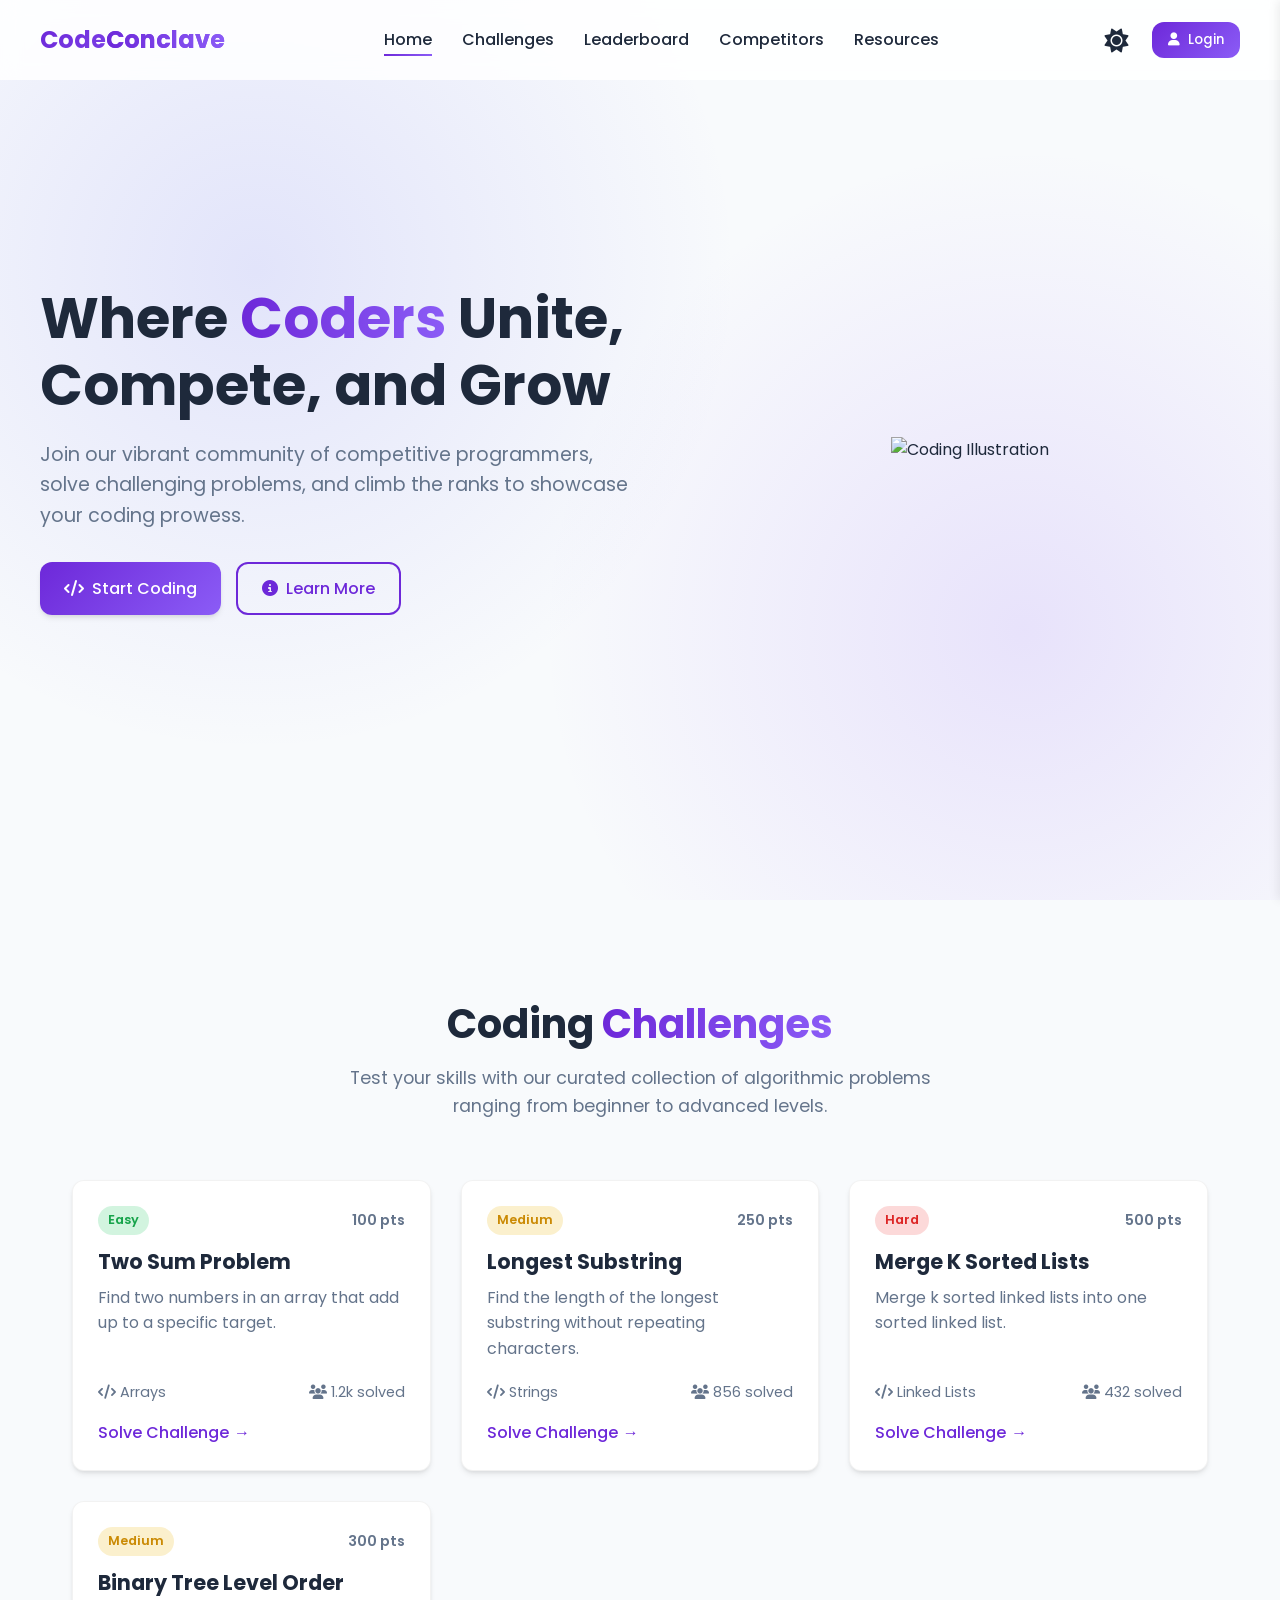
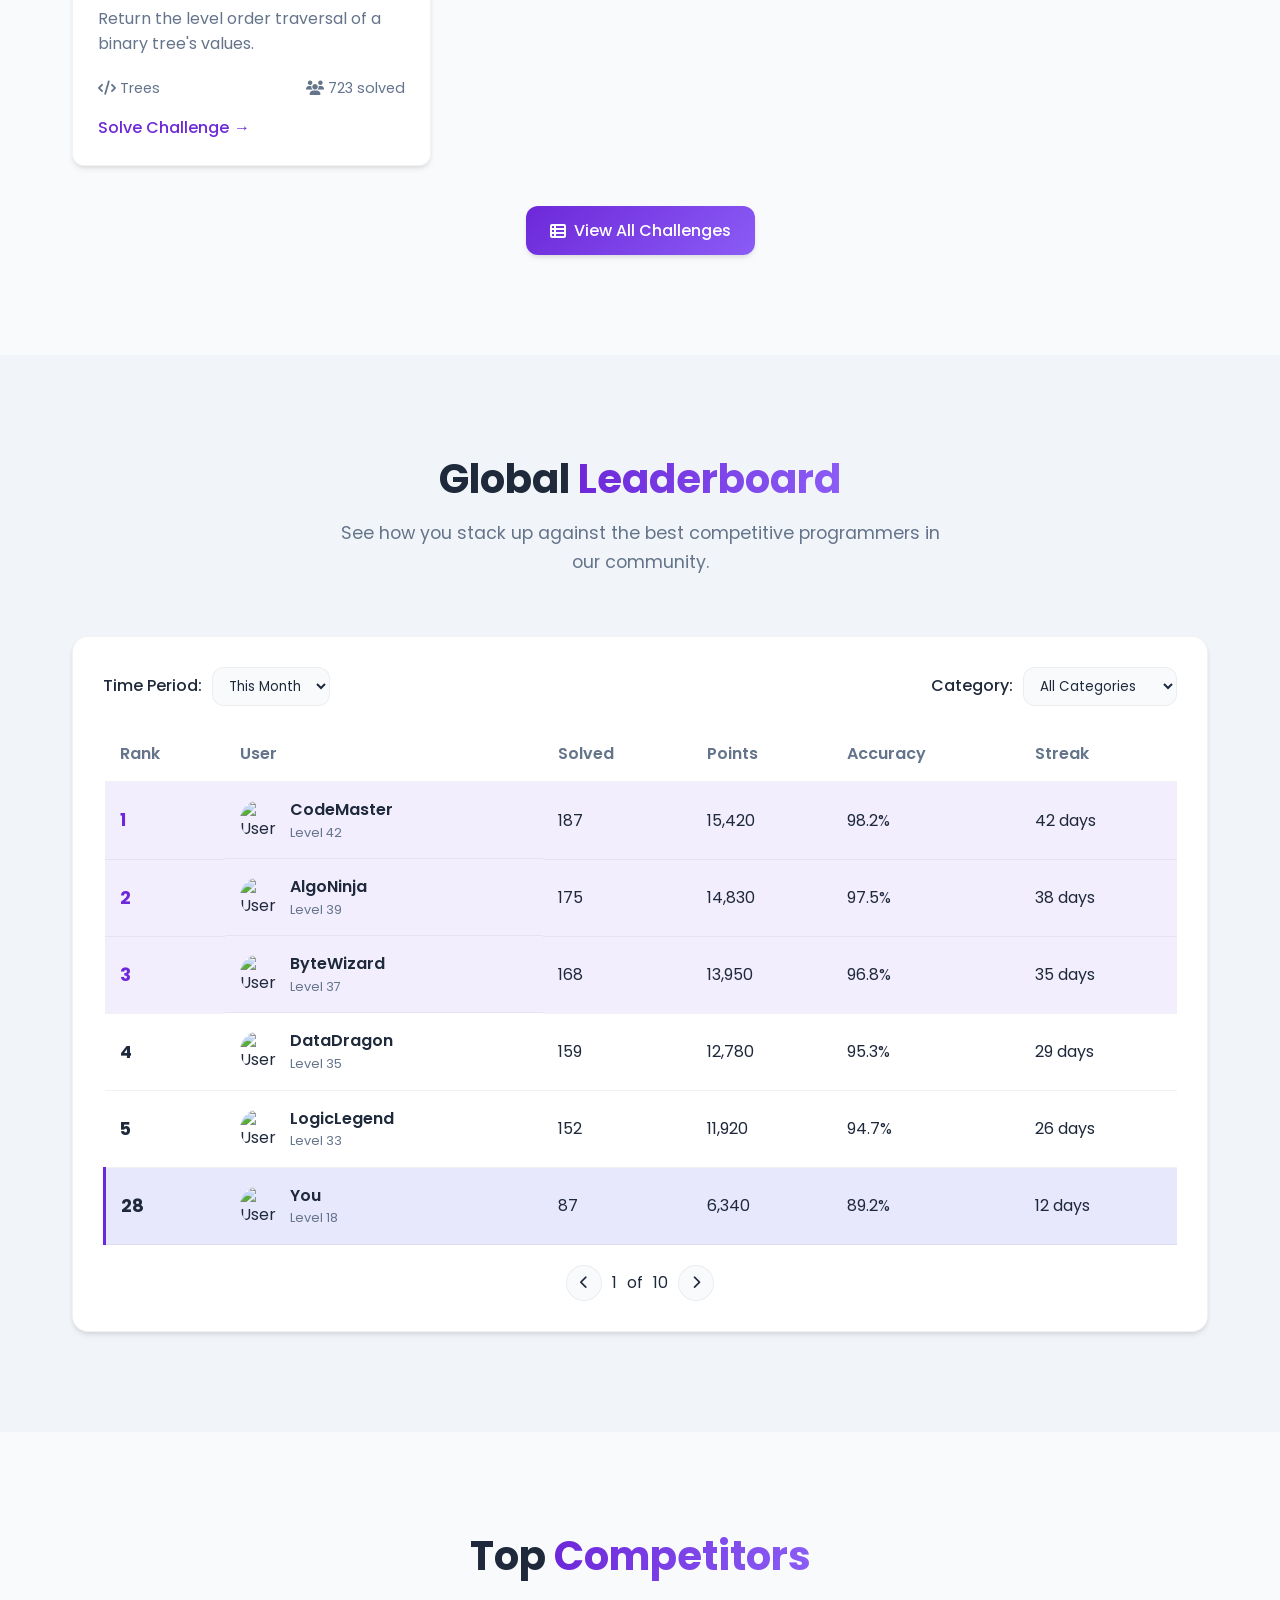
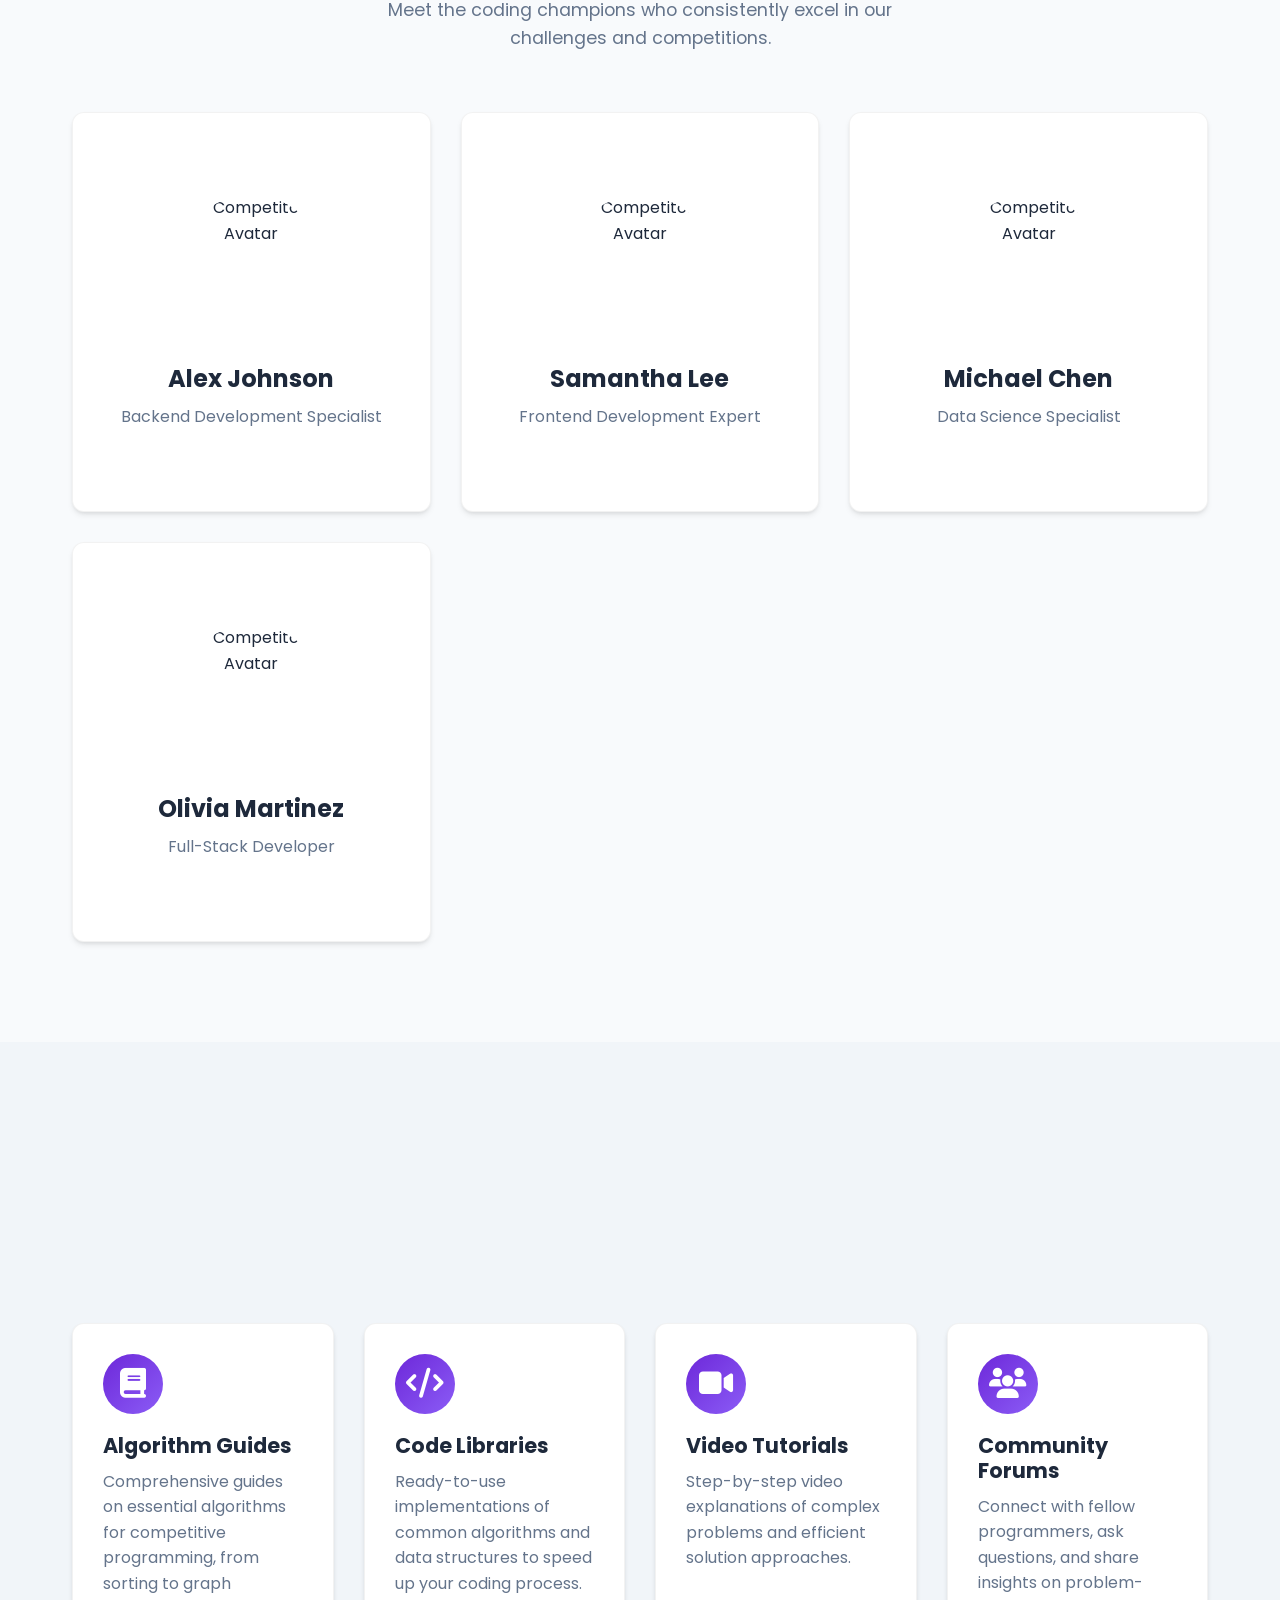
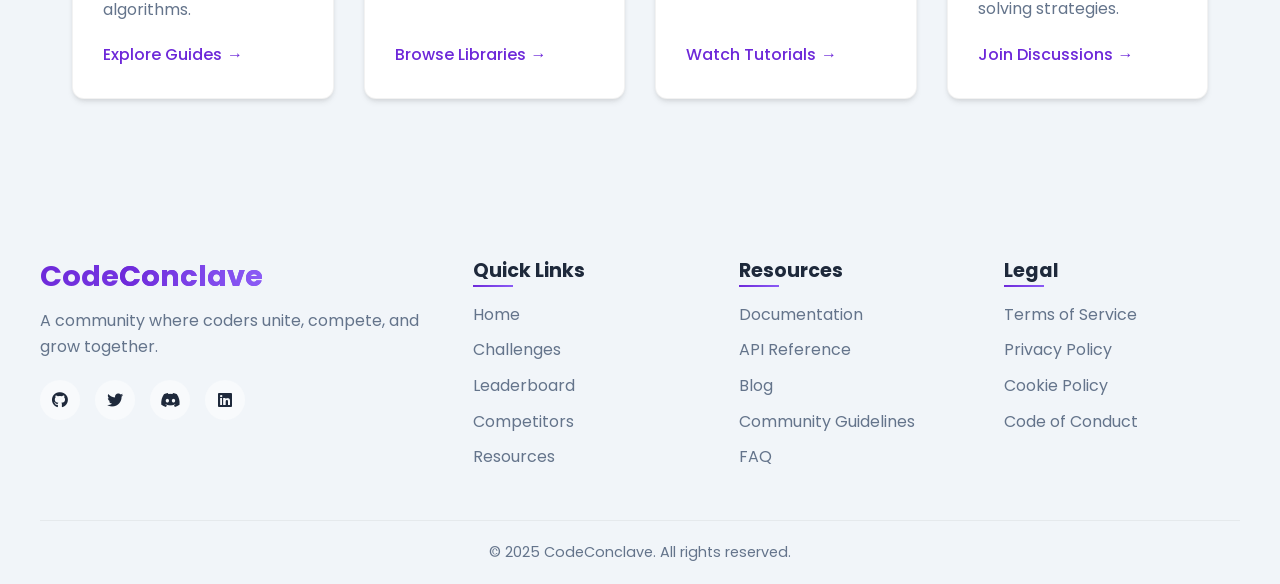
==== commit 5bdf2de1: "auth-page" ====
--- a/index.html
+++ b/index.html
@@ -1,643 +1,606 @@
 <!DOCTYPE html>
 <html lang="en">
-
 <head>
-  <meta charset="UTF-8">
-  <meta name="viewport" content="width=device-width, initial-scale=1.0">
-  <title>Ahjin Code Conclave - Where Coders Unite</title>
-  <link rel="stylesheet" href="landing.css">
-  <link rel="stylesheet" href="https://cdnjs.cloudflare.com/ajax/libs/font-awesome/6.4.0/css/all.min.css">
-  <link href="https://fonts.googleapis.com/css2?family=Poppins:wght@300;400;500;600;700&display=swap" rel="stylesheet">
-  <link href="https://fonts.googleapis.com/css2?family=Fira+Code:wght@400;500;600&display=swap" rel="stylesheet">
-  <link href="https://fonts.googleapis.com/css2?family=JetBrains+Mono:wght@400;500;700&display=swap" rel="stylesheet">
+    <meta charset="UTF-8">
+    <meta name="viewport" content="width=device-width, initial-scale=1.0">
+    <title>CodeConclave - Competitive Programming Community</title>
+    <link rel="stylesheet" href="home/styles.css">
+    <link rel="stylesheet" href="https://cdnjs.cloudflare.com/ajax/libs/font-awesome/6.4.0/css/all.min.css">
+    <link href="https://fonts.googleapis.com/css2?family=Poppins:wght@300;400;500;600;700&display=swap" rel="stylesheet">
+    <link rel="icon" href="assets/icons/ahjin.ico" type="image/x-icon">
 </head>
-
 <body>
-  <div class="landing-wrapper">
-    <!-- Stars Background -->
-    <div class="stars-container"></div>
-
-    <!-- Animated Background with Parallax -->
-    <div class="animated-bg">
-      <div class="parallax-layer layer-1"></div>
-      <div class="parallax-layer layer-2"></div>
-      <div class="parallax-layer layer-3"></div>
-      <div class="code-particles"></div>
+    <!-- Parallax Container -->
+    <div class="parallax-container">
+        <div class="parallax-bg" id="parallax-bg"></div>
+        
+        <!-- Header -->
+        <header id="header">
+            <div class="logo">
+                <h1>Code<span class="gradient-text">Conclave</span></h1>
+            </div>
+            <nav>
+                <ul>
+                    <li><a href="#home" class="active">Home</a></li>
+                    <li><a href="#challenges">Challenges</a></li>
+                    <li><a href="#leaderboard">Leaderboard</a></li>
+                    <li><a href="#competitors">Competitors</a></li>
+                    <li><a href="#resources">Resources</a></li>
+                </ul>
+            </nav>
+            <div class="header-actions">
+                <button id="theme-toggle" class="theme-toggle">
+                    <i class="fas fa-sun sun-icon"></i>
+                    <i class="fas fa-moon moon-icon"></i>
+                </button>
+                <button id="login-btn" class="login-btn">
+                    <i class="fas fa-user"></i>
+                    Login
+                </button>
+            </div>
+            <button id="mobile-menu-btn" class="mobile-menu-btn">
+                <i class="fas fa-bars"></i>
+            </button>
+        </header>
+        
+        <!-- Mobile Menu -->
+        <div class="mobile-menu" id="mobile-menu">
+            <button id="mobile-menu-close" class="mobile-menu-close">
+                <i class="fas fa-times"></i>
+            </button>
+            <ul>
+                <li><a href="#home">Home</a></li>
+                <li><a href="#challenges">Challenges</a></li>
+                <li><a href="#leaderboard">Leaderboard</a></li>
+                <li><a href="#competitors">Competitors</a></li>
+                <li><a href="#resources">Resources</a></li>
+            </ul>
+            <div class="mobile-actions">
+                <button id="mobile-login-btn" class="login-btn">
+                    <i class="fas fa-user"></i>
+                    Login
+                </button>
+            </div>
+        </div>
+        
+        <!-- Hero Section -->
+        <section id="home" class="hero">
+            <div class="hero-content" data-aos="fade-right">
+                <h1>Where <span class="gradient-text">Coders</span> Unite, Compete, and Grow</h1>
+                <p>Join our vibrant community of competitive programmers, solve challenging problems, and climb the ranks to showcase your coding prowess.</p>
+                <div class="hero-buttons">
+                    <button class="primary-btn">
+                        <i class="fas fa-code"></i>
+                        Start Coding
+                    </button>
+                    <button class="secondary-btn">
+                        <i class="fas fa-info-circle"></i>
+                        Learn More
+                    </button>
+                </div>
+            </div>
+            <div class="hero-image" data-aos="fade-left">
+                <img src="https://via.placeholder.com/500x400" alt="Coding Illustration">
+            </div>
+        </section>
     </div>
-
-    <!-- Header -->
-    <header>
-      <div class="logo">
-        <h1>Ahjin<span class="gradient-text">CodeConclave</span></h1>
-      </div>
-      <nav>
-        <ul>
-          <li><a href="#features">Features</a></li>
-          <li><a href="#community">Community</a></li>
-          <li><a href="#testimonials">Testimonials</a></li>
-          <li><a href="#faq">FAQ</a></li>
-        </ul>
-      </nav>
-      <div class="header-actions">
-        <button id="theme-toggle" class="theme-toggle">
-          <i class="fas fa-sun sun-icon"></i>
-          <i class="fas fa-moon moon-icon"></i>
-        </button>
-        <button id="login-btn" class="login-btn">
-          <i class="fas fa-sign-in-alt"></i>
-          Login
-        </button>
-      </div>
-      <button id="mobile-menu-btn" class="mobile-menu-btn">
-        <i class="fas fa-bars"></i>
-      </button>
-    </header>
-
-    <!-- Mobile Menu -->
-    <div class="mobile-menu" id="mobile-menu">
-      <button id="mobile-menu-close" class="mobile-menu-close">
-        <i class="fas fa-times"></i>
-      </button>
-      <ul>
-        <li><a href="#features">Features</a></li>
-        <li><a href="#community">Community</a></li>
-        <li><a href="#testimonials">Testimonials</a></li>
-        <li><a href="#faq">FAQ</a></li>
-      </ul>
-      <div class="mobile-actions">
-        <button id="mobile-login-btn" class="login-btn">
-          <i class="fas fa-sign-in-alt"></i>
-          Login
-        </button>
-      </div>
+    
+    <!-- Challenges Section -->
+    <section id="challenges" class="challenges">
+        <div class="container">
+            <div class="section-header" data-aos="fade-up">
+                <h2>Coding <span class="gradient-text">Challenges</span></h2>
+                <p>Test your skills with our curated collection of algorithmic problems ranging from beginner to advanced levels.</p>
+            </div>
+            
+            <div class="challenges-grid">
+                <div class="challenge-card" data-aos="fade-up" data-aos-delay="100">
+                    <div class="challenge-header">
+                        <span class="challenge-difficulty easy">Easy</span>
+                        <span class="challenge-points">100 pts</span>
+                    </div>
+                    <h3>Two Sum Problem</h3>
+                    <p>Find two numbers in an array that add up to a specific target.</p>
+                    <div class="challenge-meta">
+                        <span><i class="fas fa-code"></i> Arrays</span>
+                        <span><i class="fas fa-users"></i> 1.2k solved</span>
+                    </div>
+                    <a href="#" class="challenge-link">Solve Challenge <span>&rarr;</span></a>
+                </div>
+                
+                <div class="challenge-card" data-aos="fade-up" data-aos-delay="200">
+                    <div class="challenge-header">
+                        <span class="challenge-difficulty medium">Medium</span>
+                        <span class="challenge-points">250 pts</span>
+                    </div>
+                    <h3>Longest Substring</h3>
+                    <p>Find the length of the longest substring without repeating characters.</p>
+                    <div class="challenge-meta">
+                        <span><i class="fas fa-code"></i> Strings</span>
+                        <span><i class="fas fa-users"></i> 856 solved</span>
+                    </div>
+                    <a href="#" class="challenge-link">Solve Challenge <span>&rarr;</span></a>
+                </div>
+                
+                <div class="challenge-card" data-aos="fade-up" data-aos-delay="300">
+                    <div class="challenge-header">
+                        <span class="challenge-difficulty hard">Hard</span>
+                        <span class="challenge-points">500 pts</span>
+                    </div>
+                    <h3>Merge K Sorted Lists</h3>
+                    <p>Merge k sorted linked lists into one sorted linked list.</p>
+                    <div class="challenge-meta">
+                        <span><i class="fas fa-code"></i> Linked Lists</span>
+                        <span><i class="fas fa-users"></i> 432 solved</span>
+                    </div>
+                    <a href="#" class="challenge-link">Solve Challenge <span>&rarr;</span></a>
+                </div>
+                
+                <div class="challenge-card" data-aos="fade-up" data-aos-delay="400">
+                    <div class="challenge-header">
+                        <span class="challenge-difficulty medium">Medium</span>
+                        <span class="challenge-points">300 pts</span>
+                    </div>
+                    <h3>Binary Tree Level Order</h3>
+                    <p>Return the level order traversal of a binary tree's values.</p>
+                    <div class="challenge-meta">
+                        <span><i class="fas fa-code"></i> Trees</span>
+                        <span><i class="fas fa-users"></i> 723 solved</span>
+                    </div>
+                    <a href="#" class="challenge-link">Solve Challenge <span>&rarr;</span></a>
+                </div>
+            </div>
+            
+            <div class="challenges-footer" data-aos="fade-up">
+                <button class="primary-btn">
+                    <i class="fas fa-th-list"></i>
+                    View All Challenges
+                </button>
+            </div>
+        </div>
+    </section>
+    
+    <!-- Leaderboard Section -->
+    <section id="leaderboard" class="leaderboard">
+        <div class="container">
+            <div class="section-header" data-aos="fade-up">
+                <h2>Global <span class="gradient-text">Leaderboard</span></h2>
+                <p>See how you stack up against the best competitive programmers in our community.</p>
+            </div>
+            
+            <div class="leaderboard-container" data-aos="fade-up">
+                <div class="leaderboard-filters">
+                    <div class="filter-group">
+                        <label>Time Period:</label>
+                        <select id="time-filter">
+                            <option value="weekly">This Week</option>
+                            <option value="monthly" selected>This Month</option>
+                            <option value="alltime">All Time</option>
+                        </select>
+                    </div>
+                    <div class="filter-group">
+                        <label>Category:</label>
+                        <select id="category-filter">
+                            <option value="all" selected>All Categories</option>
+                            <option value="algorithms">Algorithms</option>
+                            <option value="datastructures">Data Structures</option>
+                            <option value="math">Mathematics</option>
+                        </select>
+                    </div>
+                </div>
+                
+                <div class="leaderboard-table-container">
+                    <table class="leaderboard-table">
+                        <thead>
+                            <tr>
+                                <th>Rank</th>
+                                <th>User</th>
+                                <th>Solved</th>
+                                <th>Points</th>
+                                <th>Accuracy</th>
+                                <th>Streak</th>
+                            </tr>
+                        </thead>
+                        <tbody>
+                            <tr class="top-rank">
+                                <td class="rank">1</td>
+                                <td class="user">
+                                    <img src="https://via.placeholder.com/40" alt="User Avatar">
+                                    <div>
+                                        <span class="username">CodeMaster</span>
+                                        <span class="level">Level 42</span>
+                                    </div>
+                                </td>
+                                <td>187</td>
+                                <td>15,420</td>
+                                <td>98.2%</td>
+                                <td>42 days</td>
+                            </tr>
+                            <tr class="top-rank">
+                                <td class="rank">2</td>
+                                <td class="user">
+                                    <img src="https://via.placeholder.com/40" alt="User Avatar">
+                                    <div>
+                                        <span class="username">AlgoNinja</span>
+                                        <span class="level">Level 39</span>
+                                    </div>
+                                </td>
+                                <td>175</td>
+                                <td>14,830</td>
+                                <td>97.5%</td>
+                                <td>38 days</td>
+                            </tr>
+                            <tr class="top-rank">
+                                <td class="rank">3</td>
+                                <td class="user">
+                                    <img src="https://via.placeholder.com/40" alt="User Avatar">
+                                    <div>
+                                        <span class="username">ByteWizard</span>
+                                        <span class="level">Level 37</span>
+                                    </div>
+                                </td>
+                                <td>168</td>
+                                <td>13,950</td>
+                                <td>96.8%</td>
+                                <td>35 days</td>
+                            </tr>
+                            <tr>
+                                <td class="rank">4</td>
+                                <td class="user">
+                                    <img src="https://via.placeholder.com/40" alt="User Avatar">
+                                    <div>
+                                        <span class="username">DataDragon</span>
+                                        <span class="level">Level 35</span>
+                                    </div>
+                                </td>
+                                <td>159</td>
+                                <td>12,780</td>
+                                <td>95.3%</td>
+                                <td>29 days</td>
+                            </tr>
+                            <tr>
+                                <td class="rank">5</td>
+                                <td class="user">
+                                    <img src="https://via.placeholder.com/40" alt="User Avatar">
+                                    <div>
+                                        <span class="username">LogicLegend</span>
+                                        <span class="level">Level 33</span>
+                                    </div>
+                                </td>
+                                <td>152</td>
+                                <td>11,920</td>
+                                <td>94.7%</td>
+                                <td>26 days</td>
+                            </tr>
+                            <tr class="current-user">
+                                <td class="rank">28</td>
+                                <td class="user">
+                                    <img src="https://via.placeholder.com/40" alt="User Avatar">
+                                    <div>
+                                        <span class="username">You</span>
+                                        <span class="level">Level 18</span>
+                                    </div>
+                                </td>
+                                <td>87</td>
+                                <td>6,340</td>
+                                <td>89.2%</td>
+                                <td>12 days</td>
+                            </tr>
+                        </tbody>
+                    </table>
+                </div>
+                
+                <div class="leaderboard-pagination">
+                    <button class="pagination-btn"><i class="fas fa-chevron-left"></i></button>
+                    <span class="pagination-current">1</span>
+                    <span>of</span>
+                    <span class="pagination-total">10</span>
+                    <button class="pagination-btn"><i class="fas fa-chevron-right"></i></button>
+                </div>
+            </div>
+        </div>
+    </section>
+    
+    <!-- Competitors Section -->
+    <section id="competitors" class="competitors">
+        <div class="container">
+            <div class="section-header" data-aos="fade-up">
+                <h2>Top <span class="gradient-text">Competitors</span></h2>
+                <p>Meet the coding champions who consistently excel in our challenges and competitions.</p>
+            </div>
+            
+            <div class="competitors-grid">
+                <div class="flip-card" data-aos="flip-left">
+                    <div class="flip-card-inner">
+                        <div class="flip-card-front">
+                            <img src="https://via.placeholder.com/150" alt="Competitor Avatar">
+                            <h3>Alex Johnson</h3>
+                            <p>Backend Development Specialist</p>
+                        </div>
+                        <div class="flip-card-back">
+                            <h3>Alex Johnson</h3>
+                            <div class="stats">
+                                <div class="stat">
+                                    <span>Problem Solving</span>
+                                    <div class="progress-bar">
+                                        <div class="progress" style="width: 95%"></div>
+                                    </div>
+                                </div>
+                                <div class="stat">
+                                    <span>Algorithm Efficiency</span>
+                                    <div class="progress-bar">
+                                        <div class="progress" style="width: 92%"></div>
+                                    </div>
+                                </div>
+                                <div class="stat">
+                                    <span>Data Structures</span>
+                                    <div class="progress-bar">
+                                        <div class="progress" style="width: 88%"></div>
+                                    </div>
+                                </div>
+                            </div>
+                            <p>Won 15 coding competitions<br>187 challenges completed<br>42-day streak</p>
+                        </div>
+                    </div>
+                </div>
+                
+                <div class="flip-card" data-aos="flip-left" data-aos-delay="100">
+                    <div class="flip-card-inner">
+                        <div class="flip-card-front">
+                            <img src="https://via.placeholder.com/150" alt="Competitor Avatar">
+                            <h3>Samantha Lee</h3>
+                            <p>Frontend Development Expert</p>
+                        </div>
+                        <div class="flip-card-back">
+                            <h3>Samantha Lee</h3>
+                            <div class="stats">
+                                <div class="stat">
+                                    <span>Problem Solving</span>
+                                    <div class="progress-bar">
+                                        <div class="progress" style="width: 90%"></div>
+                                    </div>
+                                </div>
+                                <div class="stat">
+                                    <span>Algorithm Efficiency</span>
+                                    <div class="progress-bar">
+                                        <div class="progress" style="width: 85%"></div>
+                                    </div>
+                                </div>
+                                <div class="stat">
+                                    <span>Data Structures</span>
+                                    <div class="progress-bar">
+                                        <div class="progress" style="width: 93%"></div>
+                                    </div>
+                                </div>
+                            </div>
+                            <p>Created 30+ web applications<br>175 challenges completed<br>38-day streak</p>
+                        </div>
+                    </div>
+                </div>
+                
+                <div class="flip-card" data-aos="flip-left" data-aos-delay="200">
+                    <div class="flip-card-inner">
+                        <div class="flip-card-front">
+                            <img src="https://via.placeholder.com/150" alt="Competitor Avatar">
+                            <h3>Michael Chen</h3>
+                            <p>Data Science Specialist</p>
+                        </div>
+                        <div class="flip-card-back">
+                            <h3>Michael Chen</h3>
+                            <div class="stats">
+                                <div class="stat">
+                                    <span>Problem Solving</span>
+                                    <div class="progress-bar">
+                                        <div class="progress" style="width: 88%"></div>
+                                    </div>
+                                </div>
+                                <div class="stat">
+                                    <span>Algorithm Efficiency</span>
+                                    <div class="progress-bar">
+                                        <div class="progress" style="width: 94%"></div>
+                                    </div>
+                                </div>
+                                <div class="stat">
+                                    <span>Data Structures</span>
+                                    <div class="progress-bar">
+                                        <div class="progress" style="width: 91%"></div>
+                                    </div>
+                                </div>
+                            </div>
+                            <p>Published 5 research papers<br>168 challenges completed<br>35-day streak</p>
+                        </div>
+                    </div>
+                </div>
+                
+                <div class="flip-card" data-aos="flip-left" data-aos-delay="300">
+                    <div class="flip-card-inner">
+                        <div class="flip-card-front">
+                            <img src="https://via.placeholder.com/150" alt="Competitor Avatar">
+                            <h3>Olivia Martinez</h3>
+                            <p>Full-Stack Developer</p>
+                        </div>
+                        <div class="flip-card-back">
+                            <h3>Olivia Martinez</h3>
+                            <div class="stats">
+                                <div class="stat">
+                                    <span>Problem Solving</span>
+                                    <div class="progress-bar">
+                                        <div class="progress" style="width: 89%"></div>
+                                    </div>
+                                </div>
+                                <div class="stat">
+                                    <span>Algorithm Efficiency</span>
+                                    <div class="progress-bar">
+                                        <div class="progress" style="width: 87%"></div>
+                                    </div>
+                                </div>
+                                <div class="stat">
+                                    <span>Data Structures</span>
+                                    <div class="progress-bar">
+                                        <div class="progress" style="width: 90%"></div>
+                                    </div>
+                                </div>
+                            </div>
+                            <p>Contributed to 15+ open source projects<br>159 challenges completed<br>29-day streak</p>
+                        </div>
+                    </div>
+                </div>
+            </div>
+        </div>
+    </section>
+    
+    <!-- Resources Section -->
+    <section id="resources" class="resources">
+        <div class="container">
+            <div class="section-header" data-aos="fade-up">
+                <h2>Coding <span class="gradient-text">Resources</span></h2>
+                <p>Explore our curated collection of learning materials, libraries, and tools to enhance your competitive programming skills.</p>
+            </div>
+            
+            <div class="resources-grid">
+                <div class="resource-card" data-aos="fade-up" data-aos-delay="100">
+                    <div class="resource-icon">
+                        <span><i class="fas fa-book"></i></span>
+                    </div>
+                    <h3>Algorithm Guides</h3>
+                    <p>Comprehensive guides on essential algorithms for competitive programming, from sorting to graph algorithms.</p>
+                    <a href="#" class="resource-link">Explore Guides <span>&rarr;</span></a>
+                </div>
+                
+                <div class="resource-card" data-aos="fade-up" data-aos-delay="200">
+                    <div class="resource-icon">
+                        <span><i class="fas fa-code"></i></span>
+                    </div>
+                    <h3>Code Libraries</h3>
+                    <p>Ready-to-use implementations of common algorithms and data structures to speed up your coding process.</p>
+                    <a href="#" class="resource-link">Browse Libraries <span>&rarr;</span></a>
+                </div>
+                
+                <div class="resource-card" data-aos="fade-up" data-aos-delay="300">
+                    <div class="resource-icon">
+                        <span><i class="fas fa-video"></i></span>
+                    </div>
+                    <h3>Video Tutorials</h3>
+                    <p>Step-by-step video explanations of complex problems and efficient solution approaches.</p>
+                    <a href="#" class="resource-link">Watch Tutorials <span>&rarr;</span></a>
+                </div>
+                
+                <div class="resource-card" data-aos="fade-up" data-aos-delay="400">
+                    <div class="resource-icon">
+                        <span><i class="fas fa-users"></i></span>
+                    </div>
+                    <h3>Community Forums</h3>
+                    <p>Connect with fellow programmers, ask questions, and share insights on problem-solving strategies.</p>
+                    <a href="#" class="resource-link">Join Discussions <span>&rarr;</span></a>
+                </div>
+            </div>
+        </div>
+    </section>
+    
+    <!-- Footer -->
+    <footer>
+        <div class="footer-content">
+            <div class="footer-logo">
+                <h2>Code<span class="gradient-text">Conclave</span></h2>
+                <p>A community where coders unite, compete, and grow together.</p>
+                <div class="social-links">
+                    <a href="#"><i class="fab fa-github"></i></a>
+                    <a href="#"><i class="fab fa-twitter"></i></a>
+                    <a href="#"><i class="fab fa-discord"></i></a>
+                    <a href="#"><i class="fab fa-linkedin"></i></a>
+                </div>
+            </div>
+            <div class="footer-links">
+                <div class="footer-section">
+                    <h3>Quick Links</h3>
+                    <ul>
+                        <li><a href="#home">Home</a></li>
+                        <li><a href="#challenges">Challenges</a></li>
+                        <li><a href="#leaderboard">Leaderboard</a></li>
+                        <li><a href="#competitors">Competitors</a></li>
+                        <li><a href="#resources">Resources</a></li>
+                    </ul>
+                </div>
+                <div class="footer-section">
+                    <h3>Resources</h3>
+                    <ul>
+                        <li><a href="#">Documentation</a></li>
+                        <li><a href="#">API Reference</a></li>
+                        <li><a href="#">Blog</a></li>
+                        <li><a href="#">Community Guidelines</a></li>
+                        <li><a href="#">FAQ</a></li>
+                    </ul>
+                </div>
+                <div class="footer-section">
+                    <h3>Legal</h3>
+                    <ul>
+                        <li><a href="#">Terms of Service</a></li>
+                        <li><a href="#">Privacy Policy</a></li>
+                        <li><a href="#">Cookie Policy</a></li>
+                        <li><a href="#">Code of Conduct</a></li>
+                    </ul>
+                </div>
+            </div>
+        </div>
+        <div class="footer-bottom">
+            <p>&copy; 2025 CodeConclave. All rights reserved.</p>
+        </div>
+    </footer>
+    
+    <!-- Auth Modal -->
+    <div class="modal" id="authModal">
+        <div class="modal-content">
+            <button id="modal-close" class="modal-close">
+                <i class="fas fa-times"></i>
+            </button>
+            <div class="auth-tabs">
+                <button class="auth-tab active" data-tab="login">Login</button>
+                <button class="auth-tab" data-tab="register">Register</button>
+            </div>
+            <form id="loginForm" class="auth-form active">
+                <div class="form-group">
+                    <label for="login-email">Email</label>
+                    <input type="email" id="login-email" required>
+                </div>
+                <div class="form-group">
+                    <label for="login-password">Password</label>
+                    <input type="password" id="login-password" required>
+                </div>
+                <div class="remember-me">
+                    <input type="checkbox" id="remember">
+                    <label for="remember">Remember me</label>
+                </div>
+                <button type="submit" class="primary-btn">Login</button>
+                <div class="form-footer">
+                    <a href="#">Forgot password?</a>
+                </div>
+            </form>
+            <form id="registerForm" class="auth-form">
+                <div class="form-group">
+                    <label for="register-name">Full Name</label>
+                    <input type="text" id="register-name" required>
+                </div>
+                <div class="form-group">
+                    <label for="register-email">Email</label>
+                    <input type="email" id="register-email" required>
+                </div>
+                <div class="form-group">
+                    <label for="register-password">Password</label>
+                    <input type="password" id="register-password" required>
+                </div>
+                <div class="form-group">
+                    <label for="register-confirm">Confirm Password</label>
+                    <input type="password" id="register-confirm" required>
+                </div>
+                <div class="terms">
+                    <input type="checkbox" id="terms" required>
+                    <label for="terms">I agree to the <a href="#">Terms of Service</a> and <a href="#">Privacy Policy</a></label>
+                </div>
+                <button type="submit" class="primary-btn">Register</button>
+            </form>
+        </div>
     </div>
-
-    <!-- Hero Section with Parallax -->
-    <section class="hero parallax-section">
-      <div class="hero-content">
-        <h1 class="parallax-element" data-speed="0.2">Elevate Your <span class="gradient-text">Coding</span> Journey</h1>
-        <p class="parallax-element" data-speed="0.3">Join thousands of developers in Ahjin Code Conclave, where algorithmic challenges, competitive programming, and community support converge to accelerate your growth.</p>
-        <div class="hero-cta parallax-element" data-speed="0.4">
-          <button id="register-btn" class="primary-btn">
-            <i class="fas fa-rocket"></i>
-            Get Started For Free
-          </button>
-          <button id="demo-btn" class="secondary-btn">
-            <i class="fas fa-play-circle"></i>
-            Watch Demo
-          </button>
-        </div>
-        <div class="hero-stats parallax-element" data-speed="0.5">
-          <div class="stat">
-            <span class="stat-number">10,000+</span>
-            <span class="stat-label">Active Coders</span>
-          </div>
-          <div class="stat">
-            <span class="stat-number">500+</span>
-            <span class="stat-label">Challenges</span>
-          </div>
-          <div class="stat">
-            <span class="stat-number">98%</span>
-            <span class="stat-label">Growth Rate</span>
-          </div>
-        </div>
-      </div>
-      <div class="hero-preview parallax-element" data-speed="-0.2">
-        <div class="preview-window">
-          <div class="window-header">
-            <div class="window-controls">
-              <span></span>
-              <span></span>
-              <span></span>
-            </div>
-            <div class="window-title">CodeConclave Challenge</div>
-          </div>
-          <div class="window-content">
-            <pre><code class="language-javascript">
-function solveProblem(array, target) {
-  const map = new Map();
-  
-  for (let i = 0; i < array.length; i++) {
-    const complement = target - array[i];
     
-    if (map.has(complement)) {
-      return [map.get(complement), i];
-    }
-    
-    map.set(array[i], i);
-  }
-  
-  return null;
-}
-
-// Test with sample input
-const result = solveProblem([2, 7, 11, 15], 9);
-console.log(`Solution: [${result}]`);
-                        </code></pre>
-          </div>
-        </div>
-      </div>
-    </section>
-
-    <!-- Features Section with 6 Cards -->
-    <section id="features" class="features parallax-section">
-      <div class="section-header parallax-element" data-speed="0.1">
-        <h2>Why Join <span class="gradient-text">Ahjin Code Conclave</span>?</h2>
-        <p>Our platform offers unique features designed to enhance your coding skills and connect you with like-minded developers.</p>
-      </div>
-
-      <div class="features-grid">
-        <div class="feature-card parallax-element" data-speed="0.15">
-          <div class="feature-icon">
-            <i class="fas fa-code"></i>
-          </div>
-          <h3>Algorithmic Challenges</h3>
-          <p>Access a vast library of coding problems ranging from beginner to expert level, with detailed explanations and optimal solutions.</p>
-        </div>
-
-        <div class="feature-card parallax-element" data-speed="0.2">
-          <div class="feature-icon">
-            <i class="fas fa-trophy"></i>
-          </div>
-          <h3>Competitive Rankings</h3>
-          <p>Compete globally and track your progress on our real-time leaderboards. Earn badges and climb the ranks as you solve more challenges.</p>
-        </div>
-
-        <div class="feature-card parallax-element" data-speed="0.25">
-          <div class="feature-icon">
-            <i class="fas fa-users"></i>
-          </div>
-          <h3>Vibrant Community</h3>
-          <p>Connect with fellow programmers, participate in discussions, and collaborate on projects in a supportive environment.</p>
-        </div>
-
-        <div class="feature-card parallax-element" data-speed="0.15">
-          <div class="feature-icon">
-            <i class="fas fa-graduation-cap"></i>
-          </div>
-          <h3>Learning Resources</h3>
-          <p>Access curated tutorials, articles, and video lessons on algorithms, data structures, and programming concepts.</p>
-        </div>
-
-        <div class="feature-card parallax-element" data-speed="0.2">
-          <div class="feature-icon">
-            <i class="fas fa-laptop-code"></i>
-          </div>
-          <h3>Interactive Coding</h3>
-          <p>Write, test, and debug your code in our feature-rich online IDE that supports over 30 programming languages.</p>
-        </div>
-
-        <div class="feature-card parallax-element" data-speed="0.25">
-          <div class="feature-icon">
-            <i class="fas fa-certificate"></i>
-          </div>
-          <h3>Skill Certification</h3>
-          <p>Earn certificates by completing challenge tracks and showcase your verified coding skills to potential employers.</p>
-        </div>
-      </div>
-    </section>
-
-    <!-- Interactive Preview Section -->
-    <section class="preview-section parallax-section">
-      <div class="preview-content parallax-element" data-speed="0.2">
-        <h2>Experience the <span class="gradient-text">Platform</span></h2>
-        <p>Get a taste of our interactive coding environment, real-time feedback system, and collaborative features.</p>
-        <div class="preview-features">
-          <div class="preview-feature">
-            <i class="fas fa-check-circle"></i>
-            <span>Syntax highlighting for 30+ languages</span>
-          </div>
-          <div class="preview-feature">
-            <i class="fas fa-check-circle"></i>
-            <span>Real-time code execution and testing</span>
-          </div>
-          <div class="preview-feature">
-            <i class="fas fa-check-circle"></i>
-            <span>Performance metrics and optimization tips</span>
-          </div>
-          <div class="preview-feature">
-            <i class="fas fa-check-circle"></i>
-            <span>Peer code reviews and feedback</span>
-          </div>
-        </div>
-        <button class="primary-btn try-btn">
-          <i class="fas fa-laptop-code"></i>
-          Try Interactive Demo
-        </button>
-      </div>
-      <div class="preview-tabs parallax-element" data-speed="-0.1">
-        <div class="tabs-header">
-          <button class="tab-btn active" data-tab="editor">Code Editor</button>
-          <button class="tab-btn" data-tab="challenges">Challenges</button>
-          <button class="tab-btn" data-tab="leaderboard">Leaderboard</button>
-        </div>
-        <div class="tabs-content">
-          <div class="tab-pane active" id="editor-tab">
-            <img src="https://via.placeholder.com/500x300" alt="Code Editor Preview">
-          </div>
-          <div class="tab-pane" id="challenges-tab">
-            <img src="https://via.placeholder.com/500x300" alt="Challenges Preview">
-          </div>
-          <div class="tab-pane" id="leaderboard-tab">
-            <img src="https://via.placeholder.com/500x300" alt="Leaderboard Preview">
-          </div>
-        </div>
-      </div>
-    </section>
-
-    <!-- Enhanced Global Community Section -->
-    <section id="community" class="community parallax-section">
-      <div class="section-header parallax-element" data-speed="0.1">
-        <h2>Join Our Global <span class="gradient-text">Community</span></h2>
-        <p>Connect with developers from around the world, share knowledge, and grow together.</p>
-      </div>
-
-      <div class="global-impact-container parallax-element" data-speed="0.15">
-        <div class="globe-container">
-          <div id="globe-canvas"></div>
-          <div class="globe-overlay"></div>
-
-          <!-- Code Blocks that travel across the globe -->
-          <div class="code-block-container">
-            <div class="code-block code-block-1">
-              <pre><code>function solve() { }</code></pre>
-            </div>
-            <div class="code-block code-block-2">
-              <pre><code>if (map.has(key)) { }</code></pre>
-            </div>
-            <div class="code-block code-block-3">
-              <pre><code>return array.sort();</code></pre>
-            </div>
-          </div>
-
-          <!-- Connection lines between regions -->
-          <div class="connections-container"></div>
-        </div>
-
-        <div class="community-stats">
-          <div class="community-stat">
-            <div class="stat-icon"><i class="fas fa-globe"></i></div>
-            <div class="stat-info">
-              <span class="stat-number">120+</span>
-              <span class="stat-label">Countries</span>
-            </div>
-          </div>
-          <div class="community-stat">
-            <div class="stat-icon"><i class="fas fa-comments"></i></div>
-            <div class="stat-info">
-              <span class="stat-number">50K+</span>
-              <span class="stat-label">Discussions</span>
-            </div>
-          </div>
-          <div class="community-stat">
-            <div class="stat-icon"><i class="fas fa-code-branch"></i></div>
-            <div class="stat-info">
-              <span class="stat-number">5K+</span>
-              <span class="stat-label">Projects</span>
-            </div>
-          </div>
-        </div>
-
-        <div class="activity-feed">
-          <h3>Live Community Activity</h3>
-          <div class="activity-list">
-            <div class="activity-item">
-              <div class="activity-icon"><i class="fas fa-trophy"></i></div>
-              <div class="activity-content">
-                <p><strong>Sarah K.</strong> just solved <span class="highlight">Two Sum</span> challenge</p>
-                <span class="activity-time">2 minutes ago</span>
-              </div>
-            </div>
-            <div class="activity-item">
-              <div class="activity-icon"><i class="fas fa-code"></i></div>
-              <div class="activity-content">
-                <p><strong>Miguel R.</strong> submitted a solution in <span class="highlight">Python</span></p>
-                <span class="activity-time">5 minutes ago</span>
-              </div>
-            </div>
-            <div class="activity-item">
-              <div class="activity-icon"><i class="fas fa-users"></i></div>
-              <div class="activity-content">
-                <p><strong>Priya S.</strong> joined from <span class="highlight">India</span></p>
-                <span class="activity-time">10 minutes ago</span>
-              </div>
-            </div>
-          </div>
-        </div>
-      </div>
-    </section>
-
-    <!-- Testimonials Section -->
-    <section id="testimonials" class="testimonials parallax-section">
-      <div class="section-header parallax-element" data-speed="0.1">
-        <h2>What Our <span class="gradient-text">Members</span> Say</h2>
-        <p>Hear from developers who have accelerated their coding skills with Ahjin Code Conclave.</p>
-      </div>
-
-      <div class="testimonials-slider parallax-element" data-speed="0.2">
-        <div class="testimonial-card">
-          <div class="testimonial-content">
-            <p>"Ahjin Code Conclave transformed my approach to problem-solving. The challenges pushed me beyond my comfort zone, and the community support was invaluable. I landed my dream job at Google after 6 months of consistent practice."</p>
-          </div>
-          <div class="testimonial-author">
-            <img src="https://via.placeholder.com/60" alt="Sarah Chen">
-            <div class="author-info">
-              <h4>Sarah Chen</h4>
-              <p>Software Engineer at Google</p>
-            </div>
-          </div>
-        </div>
-
-        <div class="testimonial-card">
-          <div class="testimonial-content">
-            <p>"The structured learning path and competitive environment kept me motivated. I went from struggling with basic algorithms to confidently tackling complex problems. The platform's feedback system helped me identify and fix my weak areas."</p>
-          </div>
-          <div class="testimonial-author">
-            <img src="https://via.placeholder.com/60" alt="Michael Rodriguez">
-            <div class="author-info">
-              <h4>Michael Rodriguez</h4>
-              <p>Full Stack Developer at Microsoft</p>
-            </div>
-          </div>
-        </div>
-
-        <div class="testimonial-card">
-          <div class="testimonial-content">
-            <p>"As a self-taught programmer, I struggled to find structured resources. Ahjin Code Conclave provided exactly what I needed - a roadmap, challenges that progressively increased in difficulty, and a supportive community that answered my questions."</p>
-          </div>
-          <div class="testimonial-author">
-            <img src="https://via.placeholder.com/60" alt="Priya Sharma">
-            <div class="author-info">
-              <h4>Priya Sharma</h4>
-              <p>Backend Developer at Amazon</p>
-            </div>
-          </div>
-        </div>
-      </div>
-
-      <div class="testimonial-controls">
-        <button class="control-btn prev-btn"><i class="fas fa-chevron-left"></i></button>
-        <div class="testimonial-dots">
-          <span class="dot active"></span>
-          <span class="dot"></span>
-          <span class="dot"></span>
-        </div>
-        <button class="control-btn next-btn"><i class="fas fa-chevron-right"></i></button>
-      </div>
-    </section>
-
-    <!-- Companies Section -->
-    <section class="companies parallax-section">
-      <div class="section-header parallax-element" data-speed="0.1">
-        <h2>Our Members Work At</h2>
-      </div>
-      <div class="companies-logos parallax-element" data-speed="0.2">
-        <div class="company-logo">
-          <img src="https://via.placeholder.com/150x50" alt="Google">
-        </div>
-        <div class="company-logo">
-          <img src="https://via.placeholder.com/150x50" alt="Microsoft">
-        </div>
-        <div class="company-logo">
-          <img src="https://via.placeholder.com/150x50" alt="Amazon">
-        </div>
-        <div class="company-logo">
-          <img src="https://via.placeholder.com/150x50" alt="Facebook">
-        </div>
-        <div class="company-logo">
-          <img src="https://via.placeholder.com/150x50" alt="Apple">
-        </div>
-        <div class="company-logo">
-          <img src="https://via.placeholder.com/150x50" alt="Netflix">
-        </div>
-      </div>
-    </section>
-
-    <!-- FAQ Section -->
-    <section id="faq" class="faq parallax-section">
-      <div class="section-header parallax-element" data-speed="0.1">
-        <h2>Frequently Asked <span class="gradient-text">Questions</span></h2>
-        <p>Get answers to common questions about Ahjin Code Conclave.</p>
-      </div>
-
-      <div class="faq-container parallax-element" data-speed="0.2">
-        <div class="faq-item">
-          <div class="faq-question">
-            <h3>Is Ahjin Code Conclave free to use?</h3>
-            <button class="faq-toggle"><i class="fas fa-plus"></i></button>
-          </div>
-          <div class="faq-answer">
-            <p>Yes, Ahjin Code Conclave offers a free tier with access to 100+ challenges, community forums, and basic learning resources. We also offer premium plans with additional features for those who want to accelerate their learning.</p>
-          </div>
-        </div>
-
-        <div class="faq-item">
-          <div class="faq-question">
-            <h3>What programming languages are supported?</h3>
-            <button class="faq-toggle"><i class="fas fa-plus"></i></button>
-          </div>
-          <div class="faq-answer">
-            <p>We support over 30 programming languages including Python, JavaScript, Java, C++, Go, Ruby, and more. Our platform provides syntax highlighting, code execution, and language-specific optimizations for all supported languages.</p>
-          </div>
-        </div>
-
-        <div class="faq-item">
-          <div class="faq-question">
-            <h3>How does the ranking system work?</h3>
-            <button class="faq-toggle"><i class="fas fa-plus"></i></button>
-          </div>
-          <div class="faq-answer">
-            <p>Our ranking system is based on a combination of factors including the number of challenges solved, solution efficiency, code quality, and participation in competitions. Points are awarded for each successful submission, with bonus points for optimal solutions.</p>
-          </div>
-        </div>
-
-        <div class="faq-item">
-          <div class="faq-question">
-            <h3>Can I use Ahjin Code Conclave to prepare for technical interviews?</h3>
-            <button class="faq-toggle"><i class="fas fa-plus"></i></button>
-          </div>
-          <div class="faq-answer">
-            <p>Absolutely! Many of our members use the platform to prepare for technical interviews. We offer challenges that are commonly asked in interviews at top tech companies, along with detailed explanations and optimal solutions.</p>
-          </div>
-        </div>
-      </div>
-    </section>
-
-    <!-- CTA Section -->
-    <section class="cta parallax-section">
-      <div class="cta-content parallax-element" data-speed="0.2">
-        <h2>Ready to Level Up Your <span class="gradient-text">Coding Skills</span>?</h2>
-        <p>Join thousands of developers who are already part of the Ahjin Code Conclave community. Start solving challenges, competing with peers, and accelerating your growth today.</p>
-        <div class="cta-buttons">
-          <button id="cta-register-btn" class="primary-btn">
-            <i class="fas fa-rocket"></i>
-            Create Free Account
-          </button>
-          <button id="cta-login-btn" class="secondary-btn">
-            <i class="fas fa-sign-in-alt"></i>
-            Login
-          </button>
-        </div>
-        <div class="cta-features">
-          <div class="cta-feature">
-            <i class="fas fa-check-circle"></i>
-            <span>No credit card required</span>
-          </div>
-          <div class="cta-feature">
-            <i class="fas fa-check-circle"></i>
-            <span>Instant access to 100+ challenges</span>
-          </div>
-          <div class="cta-feature">
-            <i class="fas fa-check-circle"></i>
-            <span>Join a community of 10,000+ coders</span>
-          </div>
-        </div>
-      </div>
-    </section>
-
-    <!-- Enhanced Footer -->
-    <footer class="enhanced-footer">
-      <div class="footer-pattern-overlay"></div>
-
-      <div class="footer-top">
-        <div class="footer-container">
-          <div class="footer-newsletter">
-            <h3><span class="gradient-text">Stay Updated</span></h3>
-            <p>Get weekly coding challenges, tutorials, and community updates.</p>
-            <form class="newsletter-form">
-              <div class="form-group">
-                <input type="email" placeholder="your@email.com" required>
-                <button type="submit" class="primary-btn">
-                  <i class="fas fa-paper-plane"></i>
-                  Subscribe
-                </button>
-              </div>
-            </form>
-          </div>
-        </div>
-      </div>
-
-      <div class="footer-main">
-        <div class="footer-container">
-          <div class="footer-content">
-            <div class="footer-brand">
-              <div class="footer-logo">
-                <h2>Ahjin<span class="gradient-text">CodeConclave</span></h2>
-                <p class="tagline">Where coders unite, compete, and grow together.</p>
-              </div>
-              <div class="footer-stats">
-                <div class="footer-stat">
-                  <span class="stat-number">10K+</span>
-                  <span class="stat-label">Developers</span>
-                </div>
-                <div class="footer-stat">
-                  <span class="stat-number">120+</span>
-                  <span class="stat-label">Countries</span>
-                </div>
-                <div class="footer-stat">
-                  <span class="stat-number">500+</span>
-                  <span class="stat-label">Challenges</span>
-                </div>
-              </div>
-              <div class="social-links">
-                <a href="#" class="social-link"><i class="fab fa-github"></i></a>
-                <a href="#" class="social-link"><i class="fab fa-twitter"></i></a>
-                <a href="#" class="social-link"><i class="fab fa-discord"></i></a>
-                <a href="#" class="social-link"><i class="fab fa-linkedin"></i></a>
-                <a href="#" class="social-link"><i class="fab fa-youtube"></i></a>
-              </div>
-            </div>
-
-            <div class="footer-links-container">
-              <div class="footer-links-column">
-                <h3>Platform</h3>
-                <ul class="footer-links">
-                  <li><a href="#">Challenges</a></li>
-                  <li><a href="#">Competitions</a></li>
-                  <li><a href="#">Leaderboard</a></li>
-                  <li><a href="#">Discussion Forums</a></li>
-                  <li><a href="#">Code Review</a></li>
-                </ul>
-              </div>
-
-              <div class="footer-links-column">
-                <h3>Resources</h3>
-                <ul class="footer-links">
-                  <li><a href="#">Documentation</a></li>
-                  <li><a href="#">Tutorials</a></li>
-                  <li><a href="#">API Reference</a></li>
-                  <li><a href="#">Algorithms</a></li>
-                  <li><a href="#">Data Structures</a></li>
-                </ul>
-              </div>
-
-              <div class="footer-links-column">
-                <h3>Company</h3>
-                <ul class="footer-links">
-                  <li><a href="#">About Us</a></li>
-                  <li><a href="#">Careers</a></li>
-                  <li><a href="#">Blog</a></li>
-                  <li><a href="#">Press</a></li>
-                  <li><a href="#">Contact</a></li>
-                </ul>
-              </div>
-
-              <div class="footer-links-column">
-                <h3>Legal</h3>
-                <ul class="footer-links">
-                  <li><a href="#">Terms of Service</a></li>
-                  <li><a href="#">Privacy Policy</a></li>
-                  <li><a href="#">Cookie Policy</a></li>
-                  <li><a href="#">Code of Conduct</a></li>
-                  <li><a href="#">GDPR Compliance</a></li>
-                </ul>
-              </div>
-            </div>
-          </div>
-        </div>
-      </div>
-
-      <div class="footer-bottom">
-        <div class="footer-container">
-          <div class="footer-bottom-content">
-            <p class="copyright">&copy; 2025 Ahjin Code Conclave. All rights reserved.</p>
-            <div class="footer-bottom-links">
-              <div class="language-selector">
-                <select>
-                  <option value="en">English</option>
-                  <option value="es">Español</option>
-                  <option value="fr">Français</option>
-                  <option value="de">Deutsch</option>
-                  <option value="ja">日本語</option>
-                  <option value="zh">中文</option>
-                </select>
-              </div>
-              <a href="#" class="footer-bottom-link">Sitemap</a>
-              <a href="#" class="footer-bottom-link">Accessibility</a>
-            </div>
-          </div>
-          <div class="footer-code-comment">
-            <span class="code-comment">/* Built with passion by coders, for coders */</span>
-          </div>
-        </div>
-      </div>
-    </footer>
-
-    <!-- Video Modal -->
-    <div class="modal" id="videoModal">
-      <div class="modal-content">
-        <button id="modal-close" class="modal-close">
-          <i class="fas fa-times"></i>
-        </button>
-        <div class="video-container">
-          <iframe width="560" height="315" src="" title="Platform Demo" frameborder="0" allow="accelerometer; autoplay; clipboard-write; encrypted-media; gyroscope; picture-in-picture" allowfullscreen></iframe>
-        </div>
-      </div>
-    </div>
-  </div>
-
-  <script src="https://cdnjs.cloudflare.com/ajax/libs/three.js/r128/three.min.js"></script>
-  <script src="landing.js"></script>
+    <script src="home/script.js"></script>
 </body>
-
 </html>
--- a/home/styles.css
+++ b/home/styles.css
@@ -0,0 +1,1213 @@
+/* Enhanced Base Styles and Variables */
+:root {
+    /* Light Theme Colors */
+    --primary-color: #6d28d9;
+    --secondary-color: #8b5cf6;
+    --accent-color: #a78bfa;
+    --text-color: #1e293b;
+    --text-color-light: #64748b;
+    --bg-color: #f8fafc;
+    --bg-color-alt: #f1f5f9;
+    --card-bg: #ffffff;
+    --card-border: rgba(0, 0, 0, 0.05);
+    --shadow-color: rgba(0, 0, 0, 0.08);
+    --glass-bg: rgba(255, 255, 255, 0.85);
+    
+    /* Dark Theme Colors */
+    --dark-primary: #8b5cf6;
+    --dark-secondary: #a78bfa;
+    --dark-accent: #c4b5fd;
+    --dark-text: #f8fafc;
+    --dark-text-light: #cbd5e1;
+    --dark-bg: #0f172a;
+    --dark-bg-alt: #1e293b;
+    --dark-card-bg: #1e293b;
+    --dark-card-border: rgba(255, 255, 255, 0.08);
+    --dark-shadow-color: rgba(0, 0, 0, 0.3);
+    --dark-glass-bg: rgba(30, 41, 59, 0.85);
+    
+    /* Common Variables */
+    --border-radius: 12px;
+    --border-radius-lg: 16px;
+    --transition: all 0.4s cubic-bezier(0.16, 1, 0.3, 1);
+    --gradient-primary: linear-gradient(135deg, #6d28d9, #8b5cf6);
+    --gradient-secondary: linear-gradient(135deg, #7c3aed, #6d28d9);
+    --gradient-accent: linear-gradient(135deg, #8b5cf6, #a78bfa);
+    --text-gradient: linear-gradient(90deg, #6d28d9, #8b5cf6);
+    --shadow-sm: 0 1px 2px 0 var(--shadow-color);
+    --shadow-md: 0 4px 6px -1px var(--shadow-color), 0 2px 4px -1px var(--shadow-color);
+    --shadow-lg: 0 10px 15px -3px var(--shadow-color), 0 4px 6px -2px var(--shadow-color);
+    --shadow-xl: 0 20px 25px -5px var(--shadow-color), 0 10px 10px -5px var(--shadow-color);
+}
+
+[data-theme="dark"] {
+    --primary-color: var(--dark-primary);
+    --secondary-color: var(--dark-secondary);
+    --accent-color: var(--dark-accent);
+    --text-color: var(--dark-text);
+    --text-color-light: var(--dark-text-light);
+    --bg-color: var(--dark-bg);
+    --bg-color-alt: var(--dark-bg-alt);
+    --card-bg: var(--dark-card-bg);
+    --card-border: var(--dark-card-border);
+    --shadow-color: var(--dark-shadow-color);
+    --glass-bg: var(--dark-glass-bg);
+}
+
+/* Global Styles */
+* {
+    margin: 0;
+    padding: 0;
+    box-sizing: border-box;
+}
+
+html {
+    scroll-behavior: smooth;
+    scroll-padding-top: 80px;
+}
+
+body {
+    font-family: 'Poppins', sans-serif;
+    color: var(--text-color);
+    background-color: var(--bg-color);
+    line-height: 1.6;
+    transition: var(--transition);
+    overflow-x: hidden;
+}
+
+h1, h2, h3, h4, h5, h6 {
+    font-weight: 700;
+    line-height: 1.2;
+    margin-bottom: 1rem;
+}
+
+a {
+    text-decoration: none;
+    color: var(--primary-color);
+    transition: var(--transition);
+}
+
+a:hover {
+    color: var(--secondary-color);
+}
+
+button {
+    cursor: pointer;
+    font-family: 'Poppins', sans-serif;
+    border: none;
+    background: none;
+}
+
+img {
+    max-width: 100%;
+    height: auto;
+    display: block;
+}
+
+section {
+    padding: 100px 0;
+}
+
+.container {
+    max-width: 1280px;
+    margin: 0 auto;
+    padding: 0 32px;
+}
+
+/* Utility Classes */
+.gradient-text {
+    background: var(--text-gradient);
+    -webkit-background-clip: text;
+    background-clip: text;
+    color: transparent;
+}
+
+.section-header {
+    text-align: center;
+    margin-bottom: 60px;
+}
+
+.section-header h2 {
+    font-size: 2.5rem;
+    margin-bottom: 1rem;
+}
+
+.section-header p {
+    font-size: 1.1rem;
+    color: var(--text-color-light);
+    max-width: 600px;
+    margin: 0 auto;
+}
+
+/* Buttons */
+.primary-btn, .secondary-btn {
+    display: inline-flex;
+    align-items: center;
+    justify-content: center;
+    padding: 12px 24px;
+    border-radius: var(--border-radius);
+    font-weight: 500;
+    font-size: 1rem;
+    transition: var(--transition);
+    border: none;
+    gap: 8px;
+}
+
+.primary-btn {
+    background: var(--gradient-primary);
+    color: white;
+    box-shadow: var(--shadow-md);
+}
+
+.primary-btn:hover {
+    transform: translateY(-2px);
+    box-shadow: var(--shadow-lg);
+}
+
+.secondary-btn {
+    background: transparent;
+    color: var(--primary-color);
+    border: 2px solid var(--primary-color);
+}
+
+.secondary-btn:hover {
+    background: rgba(99, 102, 241, 0.1);
+    transform: translateY(-2px);
+}
+
+/* Enhanced Parallax Container and Background */
+.parallax-container {
+    position: relative;
+    height: 100vh;
+    overflow: hidden;
+}
+
+.parallax-bg {
+    position: absolute;
+    top: 0;
+    left: 0;
+    width: 100%;
+    height: 100%;
+    background: var(--bg-color);
+    background-image: 
+        radial-gradient(circle at 20% 30%, rgba(99, 102, 241, 0.15) 0%, transparent 40%),
+        radial-gradient(circle at 80% 70%, rgba(139, 92, 246, 0.15) 0%, transparent 40%);
+    z-index: -1;
+    transition: var(--transition);
+    transform: translate3d(0, 0, 0);
+    will-change: transform;
+}
+
+/* Header */
+header {
+    display: flex;
+    justify-content: space-between;
+    align-items: center;
+    padding: 20px 40px;
+    position: fixed;
+    top: 0;
+    left: 0;
+    width: 100%;
+    z-index: 1000;
+    transition: var(--transition);
+    background: var(--glass-bg);
+    backdrop-filter: blur(10px);
+    -webkit-backdrop-filter: blur(10px);
+}
+
+header.scrolled {
+    background: var(--glass-bg);
+    box-shadow: var(--shadow-sm);
+}
+
+.logo h1 {
+    font-size: 1.5rem;
+    margin: 0;
+    background: var(--gradient-primary);
+    -webkit-background-clip: text;
+    background-clip: text;
+    color: transparent;
+}
+
+nav ul {
+    display: flex;
+    list-style: none;
+    gap: 30px;
+}
+
+nav ul li a {
+    color: var(--text-color);
+    font-weight: 500;
+    position: relative;
+}
+
+nav ul li a::after {
+    content: '';
+    position: absolute;
+    bottom: -5px;
+    left: 0;
+    width: 0;
+    height: 2px;
+    background: var(--gradient-primary);
+    transition: var(--transition);
+}
+
+nav ul li a:hover::after,
+nav ul li a.active::after {
+    width: 100%;
+}
+
+.header-actions {
+    display: flex;
+    align-items: center;
+    gap: 15px;
+}
+
+.theme-toggle {
+    background: transparent;
+    border: none;
+    color: var(--text-color);
+    display: flex;
+    align-items: center;
+    justify-content: center;
+    font-size: 1.5rem;
+    cursor: pointer;
+    position: relative;
+    width: 40px;
+    height: 40px;
+    border-radius: 50%;
+    transition: var(--transition);
+}
+
+.theme-toggle:hover {
+    background: rgba(0, 0, 0, 0.1);
+}
+
+.sun-icon, .moon-icon {
+    position: absolute;
+    transition: var(--transition);
+}
+
+[data-theme="light"] .sun-icon {
+    opacity: 1;
+    transform: rotate(0);
+}
+
+[data-theme="light"] .moon-icon {
+    opacity: 0;
+    transform: rotate(90deg);
+}
+
+[data-theme="dark"] .sun-icon {
+    opacity: 0;
+    transform: rotate(-90deg);
+}
+
+[data-theme="dark"] .moon-icon {
+    opacity: 1;
+    transform: rotate(0);
+}
+
+.login-btn {
+    display: flex;
+    align-items: center;
+    gap: 8px;
+    padding: 8px 16px;
+    background: var(--gradient-primary);
+    color: white;
+    border: none;
+    border-radius: var(--border-radius);
+    font-weight: 500;
+    transition: var(--transition);
+}
+
+.login-btn:hover {
+    transform: translateY(-2px);
+    box-shadow: var(--shadow-md);
+}
+
+.mobile-menu-btn {
+    display: none;
+    background: transparent;
+    border: none;
+    color: var(--text-color);
+    font-size: 1.5rem;
+    cursor: pointer;
+}
+
+/* Mobile Menu */
+.mobile-menu {
+    position: fixed;
+    top: 0;
+    right: -300px;
+    width: 300px;
+    height: 100vh;
+    background: var(--bg-color);
+    z-index: 1001;
+    padding: 60px 20px 20px;
+    transition: var(--transition);
+    box-shadow: -2px 0 10px var(--shadow-color);
+}
+
+.mobile-menu.active {
+    right: 0;
+}
+
+.mobile-menu-close {
+    position: absolute;
+    top: 20px;
+    right: 20px;
+    background: transparent;
+    border: none;
+    color: var(--text-color);
+    font-size: 1.5rem;
+    cursor: pointer;
+}
+
+.mobile-menu ul {
+    list-style: none;
+    margin-top: 20px;
+}
+
+.mobile-menu ul li {
+    margin-bottom: 15px;
+}
+
+.mobile-menu ul li a {
+    color: var(--text-color);
+    font-size: 1.1rem;
+    font-weight: 500;
+    display: block;
+    padding: 10px 0;
+    border-bottom: 1px solid var(--card-border);
+}
+
+.mobile-actions {
+    margin-top: 30px;
+}
+
+/* Hero Section */
+.hero {
+    height: 100vh;
+    display: flex;
+    align-items: center;
+    justify-content: space-between;
+    padding: 0 40px;
+}
+
+.hero-content {
+    max-width: 600px;
+}
+
+.hero-content h1 {
+    font-size: 3.5rem;
+    margin-bottom: 20px;
+    line-height: 1.2;
+}
+
+.hero-content p {
+    font-size: 1.2rem;
+    color: var(--text-color-light);
+    margin-bottom: 30px;
+}
+
+.hero-buttons {
+    display: flex;
+    gap: 15px;
+}
+
+.hero-image {
+    flex: 0 0 45%;
+    display: flex;
+    justify-content: center;
+    align-items: center;
+}
+
+.hero-image img {
+    max-width: 100%;
+    animation: float 6s ease-in-out infinite;
+}
+
+@keyframes float {
+    0%, 100% {
+        transform: translateY(0);
+    }
+    50% {
+        transform: translateY(-20px);
+    }
+}
+
+/* Challenges Section */
+.challenges {
+    padding: 100px 40px;
+}
+
+.challenges-grid {
+    display: grid;
+    grid-template-columns: repeat(auto-fit, minmax(280px, 1fr));
+    gap: 30px;
+    max-width: 1200px;
+    margin: 0 auto;
+}
+
+.challenge-card {
+    background: var(--card-bg);
+    border-radius: var(--border-radius);
+    padding: 25px;
+    box-shadow: var(--shadow-md);
+    transition: var(--transition);
+    border: 1px solid var(--card-border);
+    display: flex;
+    flex-direction: column;
+}
+
+.challenge-card:hover {
+    transform: translateY(-5px);
+    box-shadow: var(--shadow-lg);
+}
+
+.challenge-header {
+    display: flex;
+    justify-content: space-between;
+    align-items: center;
+    margin-bottom: 15px;
+}
+
+.challenge-difficulty {
+    padding: 4px 10px;
+    border-radius: 20px;
+    font-size: 0.8rem;
+    font-weight: 600;
+}
+
+.challenge-difficulty.easy {
+    background-color: rgba(34, 197, 94, 0.2);
+    color: #16a34a;
+}
+
+.challenge-difficulty.medium {
+    background-color: rgba(234, 179, 8, 0.2);
+    color: #ca8a04;
+}
+
+.challenge-difficulty.hard {
+    background-color: rgba(239, 68, 68, 0.2);
+    color: #dc2626;
+}
+
+.challenge-points {
+    font-size: 0.9rem;
+    font-weight: 600;
+    color: var(--text-color-light);
+}
+
+.challenge-card h3 {
+    font-size: 1.3rem;
+    margin-bottom: 10px;
+}
+
+.challenge-card p {
+    color: var(--text-color-light);
+    margin-bottom: 20px;
+    flex-grow: 1;
+}
+
+.challenge-meta {
+    display: flex;
+    justify-content: space-between;
+    margin-bottom: 15px;
+    font-size: 0.9rem;
+    color: var(--text-color-light);
+}
+
+.challenge-link {
+    display: flex;
+    align-items: center;
+    gap: 5px;
+    font-weight: 500;
+    margin-top: auto;
+}
+
+.challenge-link span {
+    transition: var(--transition);
+}
+
+.challenge-link:hover span {
+    transform: translateX(5px);
+}
+
+.challenges-footer {
+    display: flex;
+    justify-content: center;
+    margin-top: 40px;
+}
+
+/* Leaderboard Section */
+.leaderboard {
+    background-color: var(--bg-color-alt);
+    padding: 100px 40px;
+}
+
+.leaderboard-container {
+    background: var(--card-bg);
+    border-radius: var(--border-radius-lg);
+    padding: 30px;
+    box-shadow: var(--shadow-md);
+    max-width: 1200px;
+    margin: 0 auto;
+    border: 1px solid var(--card-border);
+}
+
+.leaderboard-filters {
+    display: flex;
+    justify-content: space-between;
+    margin-bottom: 20px;
+    flex-wrap: wrap;
+    gap: 15px;
+}
+
+.filter-group {
+    display: flex;
+    align-items: center;
+    gap: 10px;
+}
+
+.filter-group label {
+    font-weight: 500;
+}
+
+.filter-group select {
+    padding: 8px 12px;
+    border-radius: var(--border-radius);
+    border: 1px solid var(--card-border);
+    background-color: var(--bg-color);
+    color: var(--text-color);
+    font-family: 'Poppins', sans-serif;
+}
+
+.leaderboard-table-container {
+    overflow-x: auto;
+    margin-bottom: 20px;
+}
+
+.leaderboard-table {
+    width: 100%;
+    border-collapse: collapse;
+    text-align: left;
+}
+
+.leaderboard-table th {
+    padding: 15px;
+    font-weight: 600;
+    color: var(--text-color-light);
+    border-bottom: 1px solid var(--card-border);
+}
+
+.leaderboard-table td {
+    padding: 15px;
+    border-bottom: 1px solid var(--card-border);
+}
+
+.leaderboard-table .user {
+    display: flex;
+    align-items: center;
+    gap: 10px;
+}
+
+.leaderboard-table .user img {
+    width: 40px;
+    height: 40px;
+    border-radius: 50%;
+    object-fit: cover;
+}
+
+.leaderboard-table .user div {
+    display: flex;
+    flex-direction: column;
+}
+
+.leaderboard-table .username {
+    font-weight: 600;
+}
+
+.leaderboard-table .level {
+    font-size: 0.8rem;
+    color: var(--text-color-light);
+}
+
+.leaderboard-table .rank {
+    font-weight: 700;
+    font-size: 1.1rem;
+}
+
+.leaderboard-table .top-rank {
+    background-color: rgba(139, 92, 246, 0.1);
+}
+
+.leaderboard-table .top-rank .rank {
+    color: var(--primary-color);
+}
+
+.leaderboard-table .current-user {
+    background-color: rgba(99, 102, 241, 0.15);
+    border-left: 3px solid var(--primary-color);
+}
+
+.leaderboard-pagination {
+    display: flex;
+    justify-content: center;
+    align-items: center;
+    gap: 10px;
+}
+
+.pagination-btn {
+    width: 36px;
+    height: 36px;
+    border-radius: 50%;
+    display: flex;
+    align-items: center;
+    justify-content: center;
+    background-color: var(--bg-color);
+    color: var(--text-color);
+    border: 1px solid var(--card-border);
+    transition: var(--transition);
+}
+
+.pagination-btn:hover {
+    background-color: var(--primary-color);
+    color: white;
+}
+
+/* Competitors Section */
+.competitors {
+    padding: 100px 40px;
+}
+
+.competitors-grid {
+    display: grid;
+    grid-template-columns: repeat(auto-fit, minmax(280px, 1fr));
+    gap: 30px;
+    max-width: 1200px;
+    margin: 0 auto;
+}
+
+.flip-card {
+    background-color: transparent;
+    width: 100%;
+    height: 400px;
+    perspective: 1000px;
+}
+
+.flip-card-inner {
+    position: relative;
+    width: 100%;
+    height: 100%;
+    text-align: center;
+    transition: transform 0.8s;
+    transform-style: preserve-3d;
+}
+
+.flip-card:hover .flip-card-inner {
+    transform: rotateY(180deg);
+}
+
+.flip-card-front, .flip-card-back {
+    position: absolute;
+    width: 100%;
+    height: 100%;
+    -webkit-backface-visibility: hidden;
+    backface-visibility: hidden;
+    border-radius: var(--border-radius);
+    box-shadow: var(--shadow-md);
+    padding: 30px;
+    display: flex;
+    flex-direction: column;
+    justify-content: center;
+    align-items: center;
+}
+
+.flip-card-front {
+    background: var(--card-bg);
+    border: 1px solid var(--card-border);
+}
+
+.flip-card-front img {
+    width: 150px;
+    height: 150px;
+    object-fit: cover;
+    border-radius: 50%;
+    margin-bottom: 20px;
+}
+
+.flip-card-front h3 {
+    font-size: 1.5rem;
+    margin-bottom: 10px;
+}
+
+.flip-card-front p {
+    color: var(--text-color-light);
+}
+
+.flip-card-back {
+    background: var(--gradient-primary);
+    color: white;
+    transform: rotateY(180deg);
+}
+
+.flip-card-back h3 {
+    font-size: 1.5rem;
+    margin-bottom: 20px;
+}
+
+.stats {
+    width: 100%;
+    margin-bottom: 20px;
+}
+
+.stat {
+    margin-bottom: 15px;
+    text-align: left;
+}
+
+.stat span {
+    display: block;
+    margin-bottom: 5px;
+    font-weight: 500;
+}
+
+.progress-bar {
+    width: 100%;
+    height: 8px;
+    background-color: rgba(255, 255, 255, 0.3);
+    border-radius: 4px;
+    overflow: hidden;
+}
+
+.progress {
+    height: 100%;
+    background-color: white;
+    border-radius: 4px;
+}
+
+.flip-card-back p {
+    margin-top: 20px;
+    line-height: 1.6;
+}
+
+/* Resources Section */
+.resources {
+    background-color: var(--bg-color-alt);
+    padding: 100px 40px;
+}
+
+.resources-grid {
+    display: grid;
+    grid-template-columns: repeat(auto-fit, minmax(250px, 1fr));
+    gap: 30px;
+    max-width: 1200px;
+    margin: 0 auto;
+}
+
+.resource-card {
+    background: var(--card-bg);
+    border-radius: var(--border-radius);
+    padding: 30px;
+    box-shadow: var(--shadow-md);
+    transition: var(--transition);
+    border: 1px solid var(--card-border);
+    display: flex;
+    flex-direction: column;
+    align-items: flex-start;
+    height: 100%;
+}
+
+.resource-card:hover {
+    transform: translateY(-5px);
+    box-shadow: var(--shadow-lg);
+}
+
+.resource-icon {
+    width: 60px;
+    height: 60px;
+    border-radius: 50%;
+    background: var(--gradient-primary);
+    display: flex;
+    align-items: center;
+    justify-content: center;
+    margin-bottom: 20px;
+}
+
+.resource-icon span {
+    color: white;
+    font-size: 30px;
+}
+
+.resource-card h3 {
+    font-size: 1.3rem;
+    margin-bottom: 10px;
+}
+
+.resource-card p {
+    color: var(--text-color-light);
+    margin-bottom: 20px;
+    flex-grow: 1;
+}
+
+.resource-link {
+    margin-top: auto;
+    display: flex;
+    align-items: center;
+    gap: 5px;
+    font-weight: 500;
+}
+
+.resource-link span {
+    transition: var(--transition);
+}
+
+.resource-link:hover span {
+    transform: translateX(5px);
+}
+
+/* Footer */
+footer {
+    background-color: var(--bg-color-alt);
+    padding: 60px 40px 20px;
+}
+
+.footer-content {
+    display: grid;
+    grid-template-columns: 1fr 2fr;
+    gap: 50px;
+    max-width: 1200px;
+    margin: 0 auto;
+    margin-bottom: 40px;
+}
+
+.footer-logo h2 {
+    font-size: 1.8rem;
+    margin-bottom: 15px;
+    background: var(--gradient-primary);
+    -webkit-background-clip: text;
+    background-clip: text;
+    color: transparent;
+}
+
+.footer-logo p {
+    color: var(--text-color-light);
+    margin-bottom: 20px;
+}
+
+.social-links {
+    display: flex;
+    gap: 15px;
+}
+
+.social-links a {
+    width: 40px;
+    height: 40px;
+    border-radius: 50%;
+    background: var(--bg-color);
+    display: flex;
+    align-items: center;
+    justify-content: center;
+    color: var(--text-color);
+    transition: var(--transition);
+}
+
+.social-links a:hover {
+    background: var(--primary-color);
+    color: white;
+    transform: translateY(-3px);
+}
+
+.footer-links {
+    display: grid;
+    grid-template-columns: repeat(3, 1fr);
+    gap: 30px;
+}
+
+.footer-section h3 {
+    font-size: 1.2rem;
+    margin-bottom: 20px;
+    position: relative;
+    display: inline-block;
+}
+
+.footer-section h3::after {
+    content: '';
+    position: absolute;
+    bottom: -5px;
+    left: 0;
+    width: 40px;
+    height: 2px;
+    background: var(--gradient-primary);
+}
+
+.footer-section ul {
+    list-style: none;
+}
+
+.footer-section ul li {
+    margin-bottom: 10px;
+}
+
+.footer-section ul li a {
+    color: var(--text-color-light);
+    transition: var(--transition);
+}
+
+.footer-section ul li a:hover {
+    color: var(--primary-color);
+    padding-left: 5px;
+}
+
+.footer-bottom {
+    text-align: center;
+    padding-top: 20px;
+    border-top: 1px solid var(--card-border);
+    color: var(--text-color-light);
+    font-size: 0.9rem;
+    max-width: 1200px;
+    margin: 0 auto;
+}
+
+/* Modal */
+.modal {
+    position: fixed;
+    top: 0;
+    left: 0;
+    width: 100%;
+    height: 100%;
+    background: rgba(0, 0, 0, 0.5);
+    display: flex;
+    align-items: center;
+    justify-content: center;
+    z-index: 2000;
+    opacity: 0;
+    visibility: hidden;
+    transition: var(--transition);
+}
+
+.modal.active {
+    opacity: 1;
+    visibility: visible;
+}
+
+.modal-content {
+    background: var(--card-bg);
+    border-radius: var(--border-radius);
+    width: 90%;
+    max-width: 500px;
+    padding: 30px;
+    position: relative;
+    transform: translateY(20px);
+    transition: var(--transition);
+}
+
+.modal.active .modal-content {
+    transform: translateY(0);
+}
+
+.modal-close {
+    position: absolute;
+    top: 15px;
+    right: 15px;
+    background: transparent;
+    border: none;
+    color: var(--text-color);
+    font-size: 24px;
+    cursor: pointer;
+}
+
+.auth-tabs {
+    display: flex;
+    margin-bottom: 20px;
+    border-bottom: 1px solid var(--card-border);
+}
+
+.auth-tab {
+    flex: 1;
+    padding: 10px;
+    text-align: center;
+    background: transparent;
+    border: none;
+    color: var(--text-color-light);
+    font-weight: 500;
+    cursor: pointer;
+    transition: var(--transition);
+}
+
+.auth-tab.active {
+    color: var(--primary-color);
+    border-bottom: 2px solid var(--primary-color);
+}
+
+.auth-form {
+    display: none;
+}
+
+.auth-form.active {
+    display: block;
+}
+
+.form-group {
+    margin-bottom: 20px;
+}
+
+.form-group label {
+    display: block;
+    margin-bottom: 8px;
+    font-weight: 500;
+}
+
+.form-group input {
+    width: 100%;
+    padding: 12px;
+    border: 1px solid var(--card-border);
+    border-radius: var(--border-radius);
+    background: var(--bg-color);
+    color: var(--text-color);
+    font-family: 'Poppins', sans-serif;
+    transition: var(--transition);
+}
+
+.form-group input:focus {
+    outline: none;
+    border-color: var(--primary-color);
+    box-shadow: 0 0 0 2px rgba(99, 102, 241, 0.2);
+}
+
+.remember-me, .terms {
+    display: flex;
+    align-items: center;
+    gap: 8px;
+    margin-bottom: 20px;
+}
+
+.form-footer {
+    margin-top: 15px;
+    text-align: center;
+}
+
+/* Animation Classes */
+[data-aos] {
+    opacity: 0;
+    transition: opacity 0.8s ease, transform 0.8s ease;
+}
+
+[data-aos="fade-up"] {
+    transform: translateY(50px);
+}
+
+[data-aos="fade-down"] {
+    transform: translateY(-50px);
+}
+
+[data-aos="fade-left"] {
+    transform: translateX(50px);
+}
+
+[data-aos="fade-right"] {
+    transform: translateX(-50px);
+}
+
+[data-aos="flip-left"] {
+    transform: perspective(2500px) rotateY(15deg);
+}
+
+[data-aos="flip-right"] {
+    transform: perspective(2500px) rotateY(-15deg);
+}
+
+[data-aos].aos-animate {
+    opacity: 1;
+    transform: translate(0) rotate(0);
+}
+
+/* Media Queries for Responsive Design */
+@media (max-width: 992px) {
+    nav ul {
+        gap: 20px;
+    }
+    
+    .hero {
+        flex-direction: column;
+        text-align: center;
+        padding-top: 100px;
+    }
+    
+    .hero-content {
+        margin-bottom: 40px;
+    }
+    
+    .hero-buttons {
+        justify-content: center;
+    }
+    
+    .footer-content {
+        grid-template-columns: 1fr;
+    }
+    
+    .footer-links {
+        grid-template-columns: repeat(2, 1fr);
+    }
+}
+
+@media (max-width: 768px) {
+    header {
+        padding: 15px 20px;
+    }
+    
+    nav {
+        display: none;
+    }
+    
+    .mobile-menu-btn {
+        display: block;
+    }
+    
+    .header-actions .login-btn {
+        display: none;
+    }
+    
+    .hero-content h1 {
+        font-size: 2.5rem;
+    }
+    
+    section {
+        padding: 60px 20px;
+    }
+    
+    .section-header h2 {
+        font-size: 2rem;
+    }
+    
+    .footer-links {
+        grid-template-columns: 1fr;
+        gap: 20px;
+    }
+}
+
+@media (max-width: 480px) {
+    .hero-content h1 {
+        font-size: 2rem;
+    }
+    
+    .hero-buttons {
+        flex-direction: column;
+        width: 100%;
+    }
+    
+    .hero-buttons button {
+        width: 100%;
+    }
+    
+    .section-header h2 {
+        font-size: 1.8rem;
+    }
+    
+    .resource-card, .challenge-card, .flip-card {
+        min-width: 100%;
+    }
+}
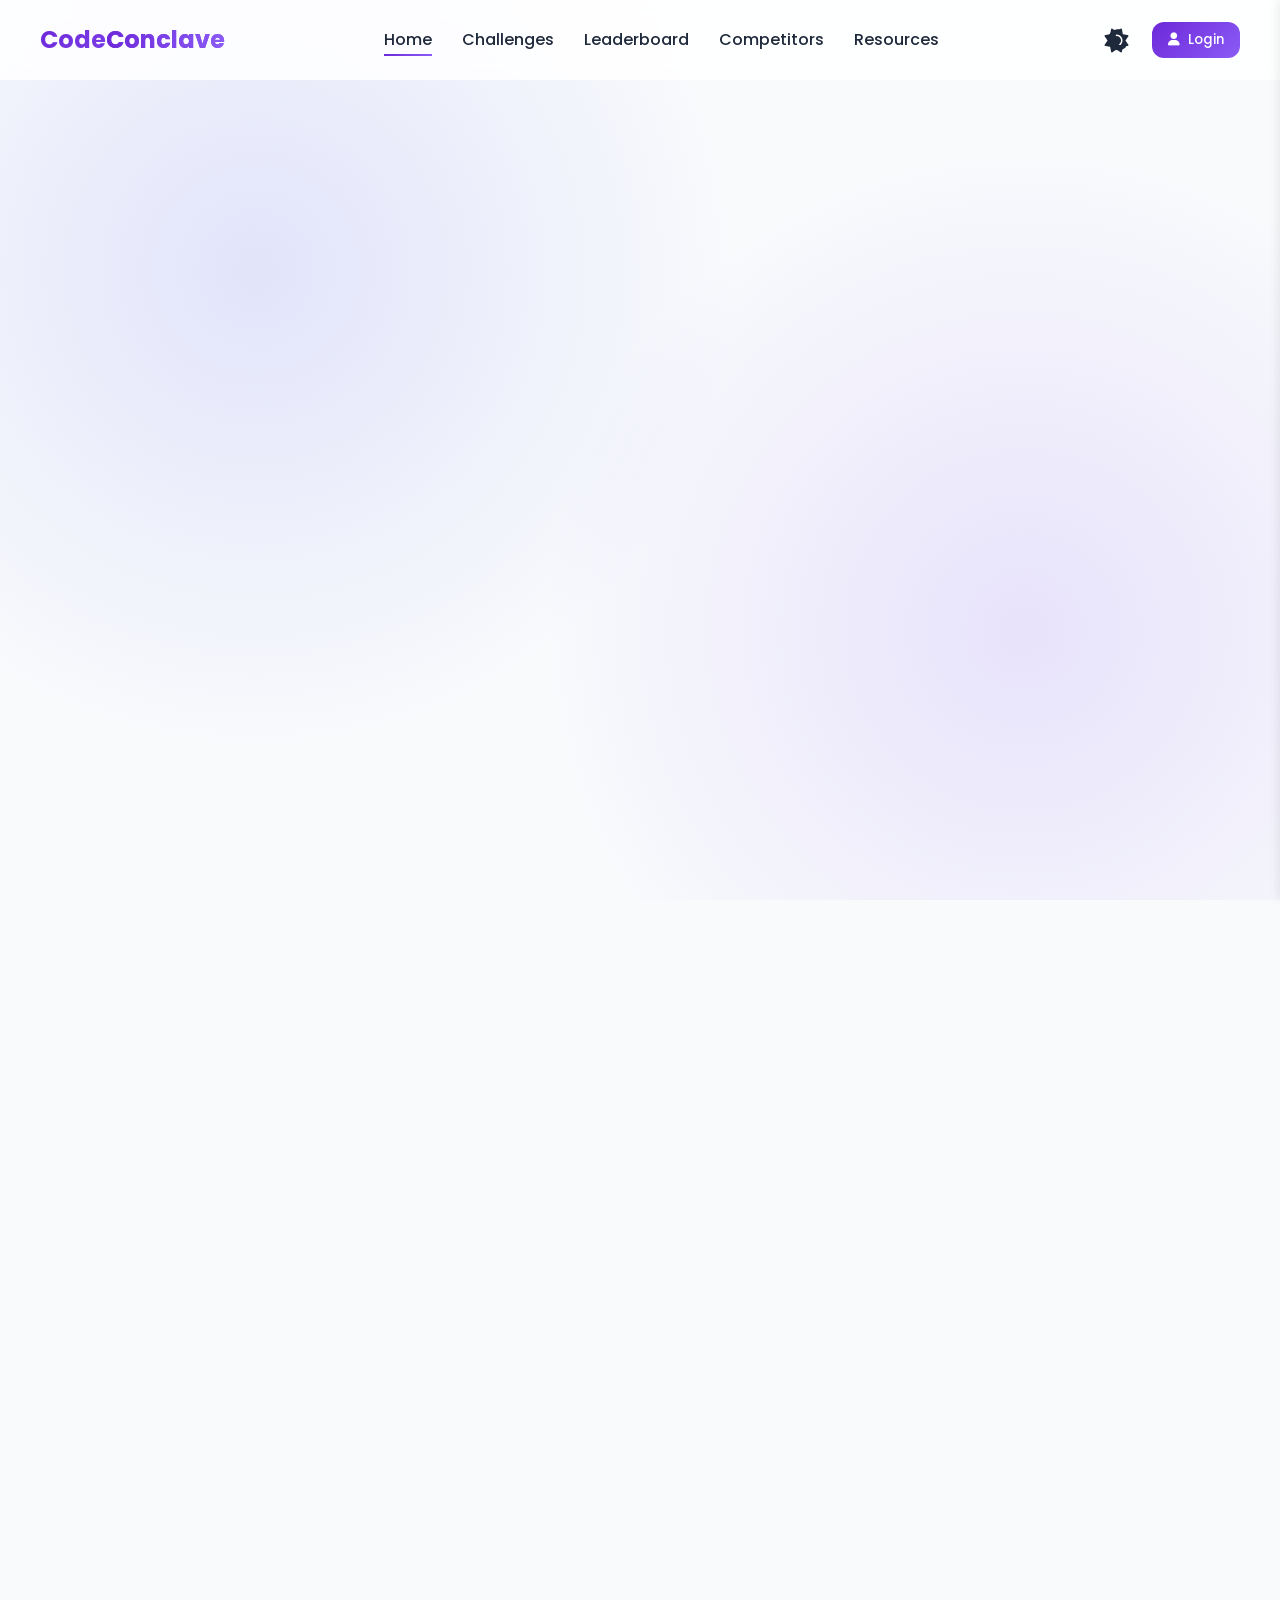
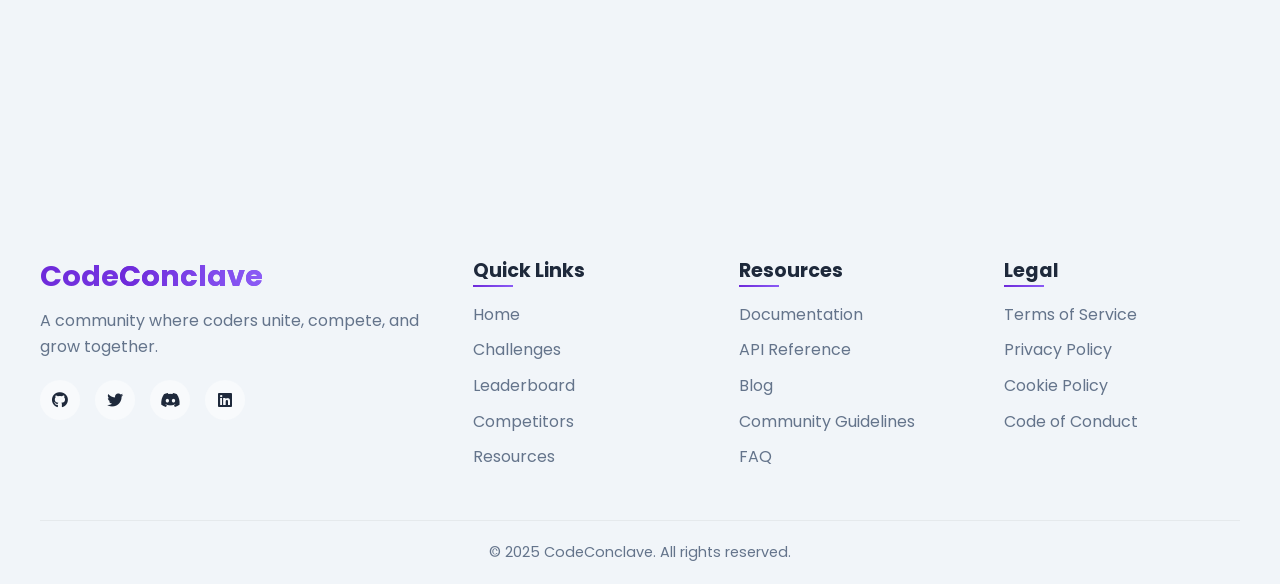
==== commit 548ebb10: "persistent-login-implemented" ====
--- a/index.html
+++ b/index.html
@@ -8,6 +8,9 @@
     <link rel="stylesheet" href="https://cdnjs.cloudflare.com/ajax/libs/font-awesome/6.4.0/css/all.min.css">
     <link href="https://fonts.googleapis.com/css2?family=Poppins:wght@300;400;500;600;700&display=swap" rel="stylesheet">
     <link rel="icon" href="assets/icons/ahjin.ico" type="image/x-icon">
+        <!-- Firebase SDK -->
+    <script src="https://www.gstatic.com/firebasejs/8.10.1/firebase-app.js"></script>
+    <script src="https://www.gstatic.com/firebasejs/8.10.1/firebase-auth.js"></script>
 </head>
 <body>
     <!-- Parallax Container -->
